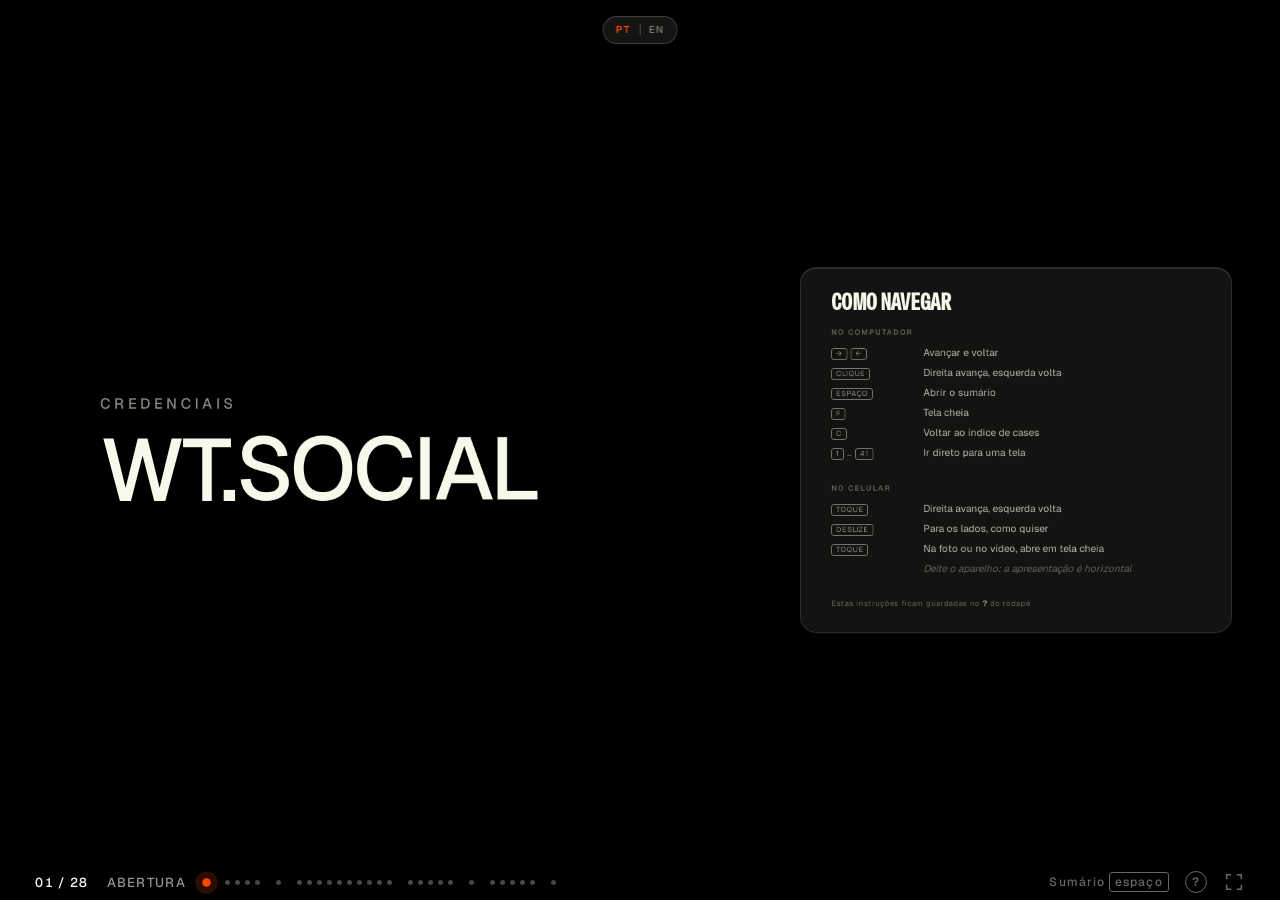
==== index.html @ c8c6529e "Ajustes de revisão: índice, Famosa, Núcleo e Odontoprev - Índice: logo da Agrícola Famosa todo em br" ====
<!DOCTYPE html>
<html lang="pt-BR">
<head>
<meta charset="utf-8">
<meta name="viewport" content="width=device-width,initial-scale=1">
<title>WT.AG — Credenciais 2026</title>
<meta name="description" content="Credenciais WT.AG 2026 — Social First Agency. Apresentação de slides.">
<link rel="stylesheet" href="css/deck.css?v=306">
</head>
<body>

<div id="viewport">
<div id="fundo" aria-hidden="true"></div>
<div id="stage">

<!-- ══════════════════════════════════════════════════════════════════════════
     ATO 1 · ABERTURA
     ══════════════════════════════════════════════════════════════════════ -->

<!-- 01 ─ Capa WT.AG · logotipo com a roleta + instruções de navegação ─────────
     A roleta é a mesma do slide "Abertura WT.AG": "WT." fixo e as palavras
     depois dele trocando com o giro. A diferença é que aqui ela roda UMA vez e
     assenta no logotipo oficial (data-wordmark-uma-vez), em vez de reiniciar em
     loop — esta é uma tela de leitura, e algo girando ao lado de um texto de
     instruções disputa a atenção com ele.

     A caixa de instruções vive AQUI, e não num arquivo à parte, porque é a
     mesma marcação que o botão "?" do rodapé clona para o painel de consulta:
     duas cópias do mesmo texto divergiriam na primeira alteração. -->
<section class="slide capa" data-ato="abertura" data-tom="escuro" data-fundo="#000000" data-titulo="Capa · WT.AG" data-wordmark-uma-vez="1">
  <div class="capa__tag" data-enter="fade" data-delay="80">Credenciais</div>
  <div class="capa__word" aria-label="WT.AG"><span class="capa__wt">WT.</span><span class="capa__var"></span></div>
  <div class="capa__logo" role="img" aria-label="WT.AG">
    <img class="lgc" style="--d:0ms"   src="assets/logo/wtag-branco-g1.svg" alt="">
    <img class="lgc" style="--d:110ms" src="assets/logo/wtag-branco-g2.svg" alt="">
    <img class="lgc" style="--d:220ms" src="assets/logo/wtag-branco-g3.svg" alt="">
  </div>

  <div class="capa__nav" data-enter="up" data-delay="620">
    <h2 class="nav__t">Como navegar</h2>
    <div class="nav__bloco">
      <div class="nav__lab">No computador</div>
      <div class="nav__linha"><span class="nav__k"><kbd>&#8594;</kbd><kbd>&#8592;</kbd></span><span class="nav__d">Avançar e voltar</span></div>
      <div class="nav__linha"><span class="nav__k"><kbd>clique</kbd></span><span class="nav__d">Direita avança, esquerda volta</span></div>
      <div class="nav__linha"><span class="nav__k"><kbd>espaço</kbd></span><span class="nav__d">Abrir o sumário</span></div>
      <div class="nav__linha"><span class="nav__k"><kbd>F</kbd></span><span class="nav__d">Tela cheia</span></div>
      <div class="nav__linha"><span class="nav__k"><kbd>C</kbd></span><span class="nav__d">Voltar ao índice de cases</span></div>
      <div class="nav__linha"><span class="nav__k"><kbd>1</kbd>&#8230;<kbd>41</kbd></span><span class="nav__d">Ir direto para uma tela</span></div>
    </div>
    <div class="nav__bloco">
      <div class="nav__lab">No celular</div>
      <div class="nav__linha"><span class="nav__k"><kbd>toque</kbd></span><span class="nav__d">Direita avança, esquerda volta</span></div>
      <div class="nav__linha"><span class="nav__k"><kbd>deslize</kbd></span><span class="nav__d">Para os lados, como quiser</span></div>
      <div class="nav__linha"><span class="nav__k"><kbd>toque</kbd></span><span class="nav__d">Na foto ou no vídeo, abre em tela cheia</span></div>
      <div class="nav__linha nav__linha--nota"><span class="nav__k"></span><span class="nav__d">Deite o aparelho: a apresentação é horizontal</span></div>
    </div>
    <p class="nav__pe">Estas instruções ficam guardadas no <strong>?</strong> do rodapé</p>
  </div>
</section>

<!-- ══════════════════════════════════════════════════════════════════════════
     ATO 1 · GRUPO WE
     Restaurado em 29.09 a partir do v1. Ele não entrou no recorte da versão
     de concorrência; numa credencial institucional o ato faz sentido, então
     voltou inteiro.
     Voltou como estava, inclusive o data-oculto de "Principais Clientes", que
     já era assim no v1: o slide existe no markup mas fica fora da navegação.
     ══════════════════════════════════════════════════════════════════════ -->

<!-- 02 ─ Capa Grupo WE -->
<section class="slide" data-ato="we" data-tom="claro" data-fundo="#FFFFFF" data-titulo="Capa · Grupo WE">
  <div class="abs l-visual" style="inset:0;overflow:hidden" data-enter="iris" data-delay="0">
    <img class="we-foto" data-lazy="assets/img/we/we-capa-fachada.jpg" data-lazy-m="assets/img/we/we-capa-fachada-m.jpg" alt="Fachada do edifício do Grupo WE" data-kb data-delay="0">
  </div>
  <div class="abs l-marcas we-capa__logo" data-enter="fade" data-delay="260">
    <img src="assets/logo/grupo-we-positivo.svg" alt="Grupo WE">
  </div>
  <div class="abs l-marcas we-capa__rule" data-enter="scaleX" data-delay="344"></div>
  <div class="abs l-marcas we-capa__card" data-enter="up" data-delay="403"><span>Credenciais&nbsp;&nbsp;|&nbsp;&nbsp;Grupo WE</span></div>
</section>

<!-- 03 ─ 100% nacional e independente -->
<section class="slide bg-preto sobre-escuro" data-ato="we" data-tom="escuro" data-fundo="#0A0A0A" data-titulo="100% nacional e independente">
  <div class="abs l-visual we-02__foto" data-enter="clip" data-delay="25" data-paralaxe="12">
    <div class="px"><img data-lazy="assets/img/we/we-02-foto.jpg" data-lazy-m="assets/img/we/we-02-foto-m.jpg" alt="Fachada em vidro refletindo nuvens"></div>
  </div>
  <div class="l-marcas we-marca" style="left:34px;top:33px;color:rgba(247,249,234,.62)" data-enter="fade" data-delay="101">Grupo WE&nbsp;·&nbsp;2026</div>
  <div class="l-marcas we-marca" style="left:34px;bottom:42px;color:rgba(247,249,234,.5)" data-enter="fade" data-delay="496">Credenciais</div>
  <div class="abs l-chamada we-02__txt blk" style="--x:1059px;--cap:276px;--fs:83px;--lh:1.18" data-stagger="70" data-delay="260">
    <p class="rl-alvo">Somos um dos</p>
    <p class="rl-alvo">maiores grupos</p>
    <p class="rl-alvo">de comunicação</p>
    <p class="rl-alvo is-forte">100% nacional</p>
    <p class="rl-alvo is-forte">e independente.</p>
  </div>
  <div class="l-marcas we-logo-sm" data-enter="fade" data-delay="496"><img data-lazy="assets/logo/grupo-we.svg" alt="Grupo WE"></div>
</section>

<!-- 04 ─ Números do Grupo -->
<section class="slide bg-preto we-03" data-ato="we" data-tom="claro" data-fundo="#FDFDFB" data-titulo="Números do Grupo">
  <img class="we-foto l-fundo" data-lazy="assets/img/we/we-forro-luz.jpg" data-lazy-m="assets/img/we/we-forro-luz-m.jpg" alt="Forro iluminado do escritório" data-kb data-delay="0">
  <div class="abs l-visual we-faixa" data-enter="clip-up" data-delay="76"></div>

  <!-- bloco 1 · +1.3 BI  (números em bold, corpo reduzido, blocos mais afastados) -->
  <div class="bloco l-apoio" style="left:72px;top:calc(618px - 0.145*90px);font-family:var(--font-sans);font-weight:300;font-size:90px;line-height:1" data-enter="fade" data-delay="294">+</div>
  <div class="bloco l-apoio" style="left:138px;top:calc(590.5px - 0.145*176px);display:flex;align-items:baseline;gap:40px" data-enter="up" data-delay="311">
    <span class="we-num" style="font-family:var(--font-sans);font-weight:700;font-size:176px;line-height:1" data-count-to="1.3" data-count-dec="1" data-count-dur="1100" data-delay="319">0,0</span>
    <span class="we-num" style="font-family:var(--font-sans);font-weight:700;font-size:176px;line-height:1">BI</span>
  </div>
  <div class="bloco l-apoio rot blk" style="--x:76px;--cap:794.5px;--fs:48.8px;--lh:0.94" data-enter="up" data-delay="428">
    em movimentação<br>de <b>mídia*</b>
  </div>
  <div class="bloco l-apoio we-nota" style="left:76px;top:894px" data-enter="fade" data-delay="554">*Fonte: Kantar Ibope</div>

  <div class="abs l-apoio we-div-v" style="left:692px;top:510.9px;height:408px" data-enter="scaleY" data-delay="370"></div>

  <!-- bloco 2 · +450 -->
  <div class="bloco l-apoio" style="left:794px;top:calc(600px - 0.145*176px)" data-enter="up" data-delay="378">
    <span class="we-num" style="font-family:var(--font-sans);font-weight:700;font-size:176px;line-height:1"
          data-count-to="450" data-count-pre="+" data-count-dur="1200" data-delay="386">+0</span>
  </div>
  <div class="bloco l-apoio rot blk" style="--x:798px;--cap:807px;--fs:48px;--lh:1.02" data-enter="up" data-delay="470">
    profissionais<br>integrados
  </div>

  <div class="abs l-apoio we-div-v" style="left:1353px;top:546px;height:408px" data-enter="scaleY" data-delay="420">
  </div>

  <!-- bloco 3 · 5 empresas / +45 clientes -->
  <div class="bloco l-apoio" style="left:1455px;top:calc(609px - 0.145*100px);display:flex;align-items:baseline;gap:24px" data-enter="up" data-delay="454">
    <span class="we-num" style="font-family:var(--font-sans);font-weight:700;font-size:100px;line-height:1" data-count-to="5" data-count-dur="800" data-delay="462">0</span>
    <span class="rot" style="font-size:52px">empresas</span>
  </div>
  <div class="abs l-apoio we-div-h" style="left:1451px;top:737.1px;width:396px" data-enter="scaleX" data-delay="504"></div>
  <div class="bloco l-apoio" style="left:1455px;top:calc(827.5px - 0.145*100px);display:flex;align-items:baseline;gap:16px" data-enter="up" data-delay="529">
    <span style="font-family:var(--font-sans);font-weight:300;font-size:62px;line-height:1;color:#2b2b2b">+</span>
    <span class="we-num" style="font-family:var(--font-sans);font-weight:700;font-size:100px;line-height:1" data-count-to="45" data-count-dur="900" data-delay="538">0</span>
    <span class="rot" style="font-size:52px">clientes</span>
  </div>

  <div class="l-marcas we-marca" style="left:72px;bottom:44px;color:rgba(0,0,0,.55)" data-enter="fade" data-delay="596">Credenciais</div>
  <div class="l-marcas we-marca" style="left:34px;top:33px;color:rgba(247,249,234,.7)" data-enter="fade" data-delay="101">Grupo WE&nbsp;·&nbsp;2026</div>
  <div class="l-marcas we-logo-sm" style="right:62px;bottom:42px" data-enter="fade" data-delay="596"><img data-lazy="assets/logo/grupo-we-positivo.svg" alt="Grupo WE"></div>
</section>

<!-- 05 ─ Principais Clientes -->
<section data-oculto class="slide bg-preto sobre-escuro" data-ato="we" data-tom="escuro" data-fundo="#050505" data-titulo="Principais Clientes">
  <img class="we-foto l-fundo" data-lazy="assets/img/we/we-lobby.jpg" data-lazy-m="assets/img/we/we-lobby-m.jpg" alt="Lobby com luminárias suspensas" data-kb data-delay="0">
  <div class="abs l-visual we-mural" data-enter="clip-up" data-delay="67"></div>
  <div class="we-04__head l-apoio" data-enter="fade" data-delay="235"><span>Principais Clientes</span></div>
  <div class="we-04__rule l-apoio" style="left:586px;width:238px" data-enter="scaleX" data-delay="269"></div>
  <div class="we-04__rule l-apoio" style="left:1094px;width:238px" data-enter="scaleX" data-delay="269"></div>

  <div class="abs l-apoio" style="left:0;top:0;width:1920px;height:1080px;--realce:1.14;--recuo:.93" data-stagger="42" data-delay="311" data-foco>
    <div data-foco-item class="we-logo-cli" style="left:122.5px;top:587.0px;width:144px;height:102px"><img data-lazy="assets/img/logos-we/byd.png" alt="BYD"></div>
    <div data-foco-item class="we-logo-cli" style="left:328.5px;top:587.5px;width:136px;height:102px"><img data-lazy="assets/img/logos-we/cacau-show.png" alt="Cacau Show"></div>
    <div data-foco-item class="we-logo-cli" style="left:527.6px;top:587.5px;width:112px;height:102px"><img data-lazy="assets/img/logos-we/ems.png" alt="EMS"></div>
    <div data-foco-item class="we-logo-cli" style="left:702.6px;top:585.0px;width:182px;height:102px"><img data-lazy="assets/img/logos-we/shopee.png" alt="Shopee"></div>
    <div data-foco-item class="we-logo-cli" style="left:947.7px;top:580.0px;width:220px;height:102px"><img data-lazy="assets/img/logos-we/cinemark.png" alt="Cinemark"></div>
    <div data-foco-item class="we-logo-cli" style="left:1240.7px;top:616.8px;width:97.7px;height:52.0px"><img data-lazy="assets/img/logos-we/keeta.png" alt="Keeta"></div>
    <div data-foco-item class="we-logo-cli" style="left:1410.5px;top:585.0px;width:142px;height:102px"><img data-lazy="assets/img/logos-we/haier.png" alt="Haier"></div>
    <div data-foco-item class="we-logo-cli" style="left:1614.5px;top:574.0px;width:182px;height:102px"><img data-lazy="assets/img/logos-we/magalu.png" alt="Magalu"></div>
    <div data-foco-item class="we-logo-cli" style="left:108.5px;top:735.1px;width:234px;height:92px"><img data-lazy="assets/img/logos-we/denza.png" alt="Denza"></div>
    <div data-foco-item class="we-logo-cli" style="left:406.3px;top:735.9px;width:136px;height:92px"><img data-lazy="assets/img/logos-we/novibet.png" alt="Novibet"></div>
    <div data-foco-item class="we-logo-cli" style="left:604.1px;top:736.1px;width:158px;height:92px"><img data-lazy="assets/img/logos-we/o-boticario.png" alt="O Boticário"></div>
    <div data-foco-item class="we-logo-cli" style="left:826.4px;top:740.6px;width:124px;height:92px"><img data-lazy="assets/img/logos-we/eudora.png" alt="Eudora"></div>
    <div data-foco-item class="we-logo-cli" style="left:1013.1px;top:734.1px;width:218px;height:92px"><img data-lazy="assets/img/logos-we/qi-tech.png" alt="QI Tech"></div>
    <div data-foco-item class="we-logo-cli" style="left:1294.4px;top:742.1px;width:136px;height:92px"><img data-lazy="assets/img/logos-we/jovi.png" alt="JOVI"></div>
    <div data-foco-item class="we-logo-cli" style="left:1492.7px;top:740.9px;width:146px;height:92px"><img data-lazy="assets/img/logos-we/grupo-petropolis.png" alt="Grupo Petrópolis"></div>
    <div data-foco-item class="we-logo-cli" style="left:1700.5px;top:739.9px;width:110px;height:92px"><img data-lazy="assets/img/logos-we/bridgestone.png" alt="Bridgestone"></div>
    <div data-foco-item class="we-logo-cli" style="left:106.2px;top:866.0px;width:174px;height:92px"><img data-lazy="assets/img/logos-we/sao-judas.png" alt="São Judas"></div>
    <div data-foco-item class="we-logo-cli" style="left:341.3px;top:867.5px;width:176px;height:92px"><img data-lazy="assets/img/logos-we/inspirali.png" alt="Inspirali"></div>
    <div data-foco-item class="we-logo-cli" style="left:575.4px;top:865.0px;width:168px;height:92px"><img data-lazy="assets/img/logos-we/smart-fit.png" alt="Smart Fit"></div>
    <div data-foco-item class="we-logo-cli" style="left:802.9px;top:867.2px;width:102px;height:92px"><img data-lazy="assets/img/logos-we/mcdonalds.png" alt="McDonald's"></div>
    <div data-foco-item class="we-logo-cli" style="left:965.0px;top:868.2px;width:158px;height:92px"><img data-lazy="assets/img/logos-we/midway.png" alt="Midway"></div>
    <div data-foco-item class="we-logo-cli" style="left:1182.6px;top:866.0px;width:76px;height:92px"><img data-lazy="assets/img/logos-we/sbt.png" alt="SBT"></div>
    <div data-foco-item class="we-logo-cli" style="left:1319.6px;top:866.0px;width:132px;height:92px"><img data-lazy="assets/img/logos-we/vbet.png" alt="vbet"></div>
    <div data-foco-item class="we-logo-cli" style="left:1513.2px;top:863.0px;width:158px;height:92px"><img data-lazy="assets/img/logos-we/brasilux.png" alt="Brasilux"></div>
    <div data-foco-item class="we-logo-cli" style="left:1734.2px;top:867.8px;width:80px;height:92px"><img data-lazy="assets/img/logos-we/calvin-klein.png" alt="Calvin Klein"></div>
  </div>

  <div class="l-marcas we-marca" style="left:34px;top:33px;color:rgba(247,249,234,.7)" data-enter="fade" data-delay="101">Grupo WE&nbsp;·&nbsp;2026</div>
  <div class="l-marcas we-marca" style="left:74px;bottom:50px;color:rgba(247,249,234,.55)" data-enter="fade" data-delay="630">Credenciais</div>
  <div class="l-marcas we-logo-sm" style="right:60px;bottom:44px;width:62px;height:26px" data-enter="fade" data-delay="630"><img data-lazy="assets/logo/grupo-we.svg" alt="Grupo WE"></div>
</section>

<!-- 06 ─ Hub de Soluções -->
<section class="slide bg-preto sobre-escuro" data-ato="we" data-tom="escuro" data-fundo="#000000" data-titulo="Hub de Soluções">
  <div class="abs l-fundo" style="inset:0;overflow:hidden">
    <img class="we-foto we-hub-art" data-lazy="assets/img/we/we-hub-radial.png" data-lazy-m="assets/img/we/we-hub-radial-m.png" alt="Diagrama radial das soluções do Grupo WE" data-enter="fade" data-delay="0">
  </div>
  <div class="abs l-visual we-05__col" data-enter="clip-up" data-delay="109"></div>
  <div class="abs l-chamada" style="left:0;top:0;width:1920px;height:1080px" data-stagger="80" data-delay="235">
    <div class="we-05__col_t t rl-alvo" data-enter="up" style="position:absolute;left:125.7px;top:calc(303px - 0.145*44.3px);font-family:var(--font-sans);font-weight:500;font-size:44.3px;line-height:1;color:#fff">Somos um hub</div>
    <div class="rl-alvo" data-enter="up" style="position:absolute;left:125.7px;top:calc(361px - 0.145*44.3px);font-family:var(--font-sans);font-weight:500;font-size:44.3px;line-height:1;color:#fff">de soluções</div>
    <div class="rl-alvo" data-enter="up" style="position:absolute;left:125.7px;top:calc(420px - 0.145*44.3px);font-family:var(--font-sans);font-weight:500;font-size:44.3px;line-height:1;color:#fff">de comunicação.</div>
  </div>
  <div class="abs l-apoio" style="left:122px;top:502px;width:310px;height:1.2px;background:rgba(255,255,255,.3);transform-origin:left" data-enter="scaleX" data-delay="344"></div>
  <div class="abs l-apoio" style="left:128px;top:calc(551px - 0.145*24px);font-family:var(--font-sans);font-weight:300;font-size:24px;line-height:1.33;color:rgba(255,255,255,.86)" data-enter="up" data-delay="378">
    Não importa o porte,<br>o desafio ou o momento<br>– temos a solução certa<br>para cada cliente.
  </div>
  <div class="abs l-apoio" style="left:128px;top:calc(713px - 0.145*22px);font-family:var(--font-sans);font-weight:300;font-size:22px;line-height:1.36;color:rgba(255,255,255,.86)" data-enter="up" data-delay="428">
    Para cada tamanho, um modelo.<br>Para cada desafio, uma resposta.
  </div>
  <div class="l-marcas we-marca" style="left:34px;top:33px;color:rgba(247,249,234,.7)" data-enter="fade" data-delay="101">Grupo WE&nbsp;·&nbsp;2026</div>
  <div class="l-marcas we-marca" style="left:34px;bottom:42px;color:rgba(247,249,234,.55)" data-enter="fade" data-delay="496">Credenciais</div>
  <div class="l-marcas we-logo-sm" style="right:60px;bottom:42px" data-enter="fade" data-delay="496"><img data-lazy="assets/logo/grupo-we.svg" alt="Grupo WE"></div>
</section>


<!-- 07 ─ Abertura WT.AG · wordmark em loop (roleta → logotipo → loop) -->
<section class="slide s06" data-ato="trans" data-tom="escuro" data-titulo="Abertura WT.AG" data-wordmark-loop="1">
  <div class="s06__word" aria-label="WT.AG"><span class="s06__wt">WT.</span><span class="s06__var"></span></div>
  <!-- Logotipo oficial em vetor, em três faixas que sobem em cascata.
       Cada faixa é um SVG SEPARADO com o MESMO viewBox do logotipo completo,
       contendo só os seus glifos (WT. / A / G). Assim não existe nenhum corte
       vertical: antes, as faixas eram recortes com clip-path de uma única
       imagem e o corte caía dentro da tinta (a barra do T avança até x=319,23 e
       o pé do A começa em x=317,02), o que produzia o vazamento e o "pulo" nas
       laterais das letras. Sem recorte, não há emenda nem antialiasing na borda. -->
  <div class="s06__logo" role="img" aria-label="WT.AG">
    <img class="lgc" style="--d:0ms"   src="assets/logo/wtag-branco-g1.svg" alt="">
    <img class="lgc" style="--d:110ms" src="assets/logo/wtag-branco-g2.svg" alt="">
    <img class="lgc" style="--d:220ms" src="assets/logo/wtag-branco-g3.svg" alt="">
  </div>
  <div class="s06__desc" data-enter="fade" data-delay="50">Transformamos marcas<br>em protagonistas<br>da cultura digital</div>
</section>

<!-- 08 ─ Social First Agency · a lente e o escopo na mesma tela -->
<!-- Fusão das duas telas que existiam aqui: a "Social First Agency" e a
     "Lente × Escopo". Diziam a mesma coisa em sequência, e o direcional do Lucas
     era justamente contextualizar o Social First — não repeti-lo. A frase
     principal passa a ser a distinção, no laranja chapado e no molde
     tipográfico da tela antiga; o texto de apoio é o da tela de tese.

     As duas linhas medem os mesmos 1824px de avanço (x=48 a x=1872), que é a
     âncora da composição original. O corpo sai da métrica: "SOCIAL É A LENTE"
     ocupa 5,637× o corpo → 323,6px; "O ESCOPO É 360" ocupa 5,247× → 347,6px.
     O --x corrige o left side bearing (--x = 48 − LSB·fs): o left do CSS é a
     origem do glifo e o que se alinha é a tinta.

     A entrelinha de 338px não é escolha: o acento do "É" sobe 0,217·fs acima da
     maiúscula (0,927 contra 0,710 na fonte), 75,4px neste corpo. Com a segunda
     linha em --cap 458 o acento nasce em 382,6 e a linha de base da primeira
     está em 349,8 — 33px de folga. Nos 28px de entrelinha da tela antiga, que
     não tinha acento nenhum, ele entraria dentro do "LENTE".
     Em inglês não há acento e as palavras são mais largas, então o bloco é mais
     baixo: as duas linhas vêm centradas no MESMO eixo (y=412,4) do bloco em
     português, e não presas ao mesmo topo. Daí os --cap 183,3 e 417,5. -->
<section class="slide bg-laranja sobre-laranja" data-ato="wtag" data-tom="laranja" data-titulo="Social First Agency">
  <div class="escada display escada--forte l-chamada" data-stagger="90" data-delay="134">
    <span class="ln" style="--x:48px;--cap:44px;--fs:423px;color:var(--preto-wt)">SOCIAL FIRST</span>
    <span class="ln" style="--x:401px;--cap:372px;--fs:423px;color:var(--preto-wt)">AGENCY</span>
  </div>


  <div class="abs l-apoio blk" style="--x:48px;--cap:748px;--fs:26px;--lh:1.42;width:1100px;text-wrap:balance;font-family:var(--font-sans);font-weight:300;color:var(--preto-wt)"
       data-enter="up" data-delay="350">Social não é canal. É a camada estrutural onde marcas constroem relevância, influenciam cultura e geram crescimento.</div>
  <div class="abs l-apoio blk" style="--x:1226px;--cap:748px;--fs:26px;--lh:1.42;width:646px;text-wrap:balance;font-family:var(--font-sans);font-weight:500;color:var(--preto-wt)"
       data-enter="up" data-delay="400">Social como ponto de partida.<br>Resultado como consequência.</div>

  <div class="marca marca--bl marca--sm l-marcas" data-enter="fade" data-delay="50">Credenciais</div>
  <!-- no molde desta tela o "2026" está centrado no rodapé, não junto do logo -->
  <div class="marca l-marcas marca--sm" style="left:50%;transform:translateX(-50%);bottom:35.8px" data-enter="fade" data-delay="50">2026</div>
  <div class="marca-logo l-marcas" data-enter="fade" data-delay="76"><img src="assets/logo/wtag-preto.svg" alt="WT.AG"></div>
</section>

<!-- 09 ─ Showreel WT.AG -->
<section class="slide s14" data-ato="wtag" data-tom="escuro" data-titulo="Showreel WT.AG">
  <div class="abs" style="inset:0" data-enter="fade" data-delay="0">
    <video class="s14__video" data-src="assets/video/showreel-wtag2.mp4" poster="assets/img/poster-showreel2.jpg"
           preload="none" playsinline></video>
    <button class="play-btn" type="button" aria-label="Reproduzir showreel"></button>
  </div>
  <div class="s14__legenda" data-enter="fade" data-delay="210">Showreel WT.AG · 2026 &nbsp;·&nbsp; clique para reproduzir &nbsp;·&nbsp; F para tela cheia</div>
</section>

<!-- 10 ─ O Consumidor Mudou -->
<section class="slide bg-preto sobre-escuro" data-ato="wtag" data-tom="escuro" data-titulo="O Consumidor Mudou">
  <div class="marca marca--tl l-marcas" data-enter="fade" data-delay="0">Credenciais</div>
  <div class="marca marca--tr l-marcas" data-enter="fade" data-delay="0">2026</div>

  <div class="abs l-visual s08__foto" data-enter="clip" data-delay="92" data-paralaxe="14">
    <div class="px"><img data-lazy="assets/img/s08-galeria.jpg" data-lazy-m="assets/img/s08-galeria-m.jpg" alt="Pessoa em movimento numa galeria de arte" data-kb data-delay="92"></div>
  </div>
  <div class="abs l-kicker s08__kicker blk" style="--x:187.4px;--cap:138.5px;--fs:55px;--lh:1.218" data-enter="kicker" data-delay="378">PORQUE<br>EXISTIMOS?</div>

  <div class="escada sans l-chamada" data-stagger="70" data-delay="454">
    <span class="ln" data-en-txt="THE CON" data-en-x="928.7px" data-en-fs="151.0px" style="--x:928.7px;--cap:488px;--fs:151px">O CON</span>
    <span class="ln" data-en-txt="SUMER" data-en-x="1045.2px" data-en-fs="151.0px" style="--x:1045.2px;--cap:608.5px;--fs:151px">SUMIDOR</span>
    <span class="ln" data-en-txt="CHANGED" data-en-x="929.0px" data-en-fs="151.0px" style="--x:929px;--cap:734px;--fs:151px">MUDOU</span>
  </div>

  <div class="abs l-apoio" style="left:0;top:0;width:1920px;height:1080px" data-stagger="90" data-delay="655">
    <div class="rodape-rot" data-enter="up" style="left:191.9px">Velocidade</div>
    <div class="rodape-div" data-enter="scaleY" style="left:573.8px"></div>
    <div class="rodape-rot" data-enter="up" style="left:796px">Influência Social</div>
    <div class="rodape-div" data-enter="scaleY" style="left:1328.5px"></div>
    <div class="rodape-rot" data-enter="up" style="left:1498px">Cultura Digital</div>
  </div>
  <div class="marca-logo l-marcas" data-enter="fade" data-delay="756"><img src="assets/logo/wtag-branco.svg" alt="WT.AG"></div>
</section>

<!-- 11 ─ As Marcas Precisam Ser -->
<section class="slide bg-preto sobre-escuro" data-ato="wtag" data-tom="escuro" data-titulo="As Marcas Precisam Ser">
  <div class="marca marca--tl l-marcas" data-enter="fade" data-delay="0">Credenciais</div>
  <div class="marca marca--tr l-marcas" data-enter="fade" data-delay="0">2026</div>

  <div class="degrade l-visual s09__grad" data-enter="clip-up" data-delay="84">
    <img class="degrade__base" data-lazy="assets/img/s09-degrade-organico.jpg" data-lazy-m="assets/img/s09-degrade-organico-m.jpg" alt="">
    <div class="degrade__blob"></div>
    <div class="degrade__blob degrade__blob--b"></div>
  </div>

  <div class="escada sans l-chamada" data-stagger="72" data-delay="344">
    <span class="ln" data-en-txt="BRANDS" data-en-x="153.9px" data-en-fs="178.0px" style="--x:153.9px;--cap:297px;--fs:178px">AS</span>
    <span class="ln" data-en-txt="NEED" data-en-x="154.0px" data-en-fs="178.0px" style="--x:154px;--cap:443px;--fs:178px">MARCAS</span>
    <span class="ln" data-en-txt="TO" data-en-x="154.0px" data-en-fs="178.0px" style="--x:154px;--cap:588.5px;--fs:178px">PRECISAM</span>
    <span class="ln" data-en-txt="BE" data-en-x="385.0px" data-en-fs="178.0px" style="--x:760.7px;--cap:734px;--fs:178px">SER</span>
  </div>

  <div class="abs l-apoio s09__lista" style="left:0;top:0;width:1920px;height:1080px" data-stagger="90" data-delay="596">
    <div class="blk" data-enter="up" style="--x:1435.1px;--cap:769.5px;--fs:42px;--lh:1">Relevantes</div>
    <div class="s09__rule" data-enter="scaleX" style="top:815.1px"></div>
    <div class="blk" data-enter="up" style="--x:1435.1px;--cap:829.5px;--fs:42px;--lh:1">Ágeis</div>
    <div class="s09__rule" data-enter="scaleX" style="top:875.4px"></div>
    <div class="blk" data-enter="up" style="--x:1435.1px;--cap:888.5px;--fs:42px;--lh:1">Conectadas</div>
  </div>
  <div class="marca-logo l-marcas" data-enter="fade" data-delay="714"><img src="assets/logo/wtag-branco.svg" alt="WT.AG"></div>
</section>

<!-- 12 ─ Unir Criatividade, Dados e Influência -->
<section class="slide bg-laranja sobre-laranja" data-ato="wtag" data-tom="laranja" data-titulo="Unir Criatividade, Dados e Influência">
  <div class="marca marca--tl l-marcas" data-enter="fade" data-delay="0">Credenciais</div>
  <div class="marca marca--tr l-marcas" data-enter="fade" data-delay="0">2026</div>
  <div class="abs l-kicker s10__kicker blk blk--nowrap" style="--x:186px;--cap:148.5px;--fs:30px;--lh:1" data-enter="kicker" data-delay="109">Nosso papel:</div>

  <!-- Ao remover a foto (A3) ficou à vista o mesmo defeito do slide 07: em 308px a
       linha "INFLUÊNCIA" descia até y=1057, por cima do rodapé (que começa em
       1011). Agora 274px ocupando 72→987.
       As entrelinhas não são iguais de propósito: o circunflexo do "Ê" sobe
       0,179em acima da altura de maiúscula (medido na fonte, não estimado), então
       a entrelinha antes de INFLUÊNCIA é 0,24em (65,8px) e as outras 0,13em
       (35,6px) — sobram 17px entre o acento e o "DADOS E". Era esse o motivo do
       69px solto que existia no original.
       escada--forte para casar o peso com o slide 07. -->
  <div class="escada display escada--forte l-chamada" data-stagger="80" data-delay="176">
    <span class="ln" data-en-txt="UNITING" data-en-x="372.0px" data-en-fs="274.0px" style="--x:423.9px;--cap:72px;--fs:274px;color:var(--preto-wt)">UNIR</span>
    <span class="ln" data-en-txt="CREATIVITY," data-en-x="292.2px" data-en-fs="274.0px" style="--x:206.8px;--cap:302.1px;--fs:274px;color:var(--preto-wt)">CRIATIVIDADE</span>
    <span class="ln" data-en-txt="DATA AND" data-en-x="141.9px" data-en-fs="274.0px" style="--x:185.6px;--cap:532.2px;--fs:274px;color:var(--preto-wt)">DADOS E</span>
    <span class="ln" data-en-txt="INFLUENCE" data-en-x="356.7px" data-en-fs="274.0px" style="--x:321.1px;--cap:792.5px;--fs:274px;color:var(--preto-wt)">INFLUÊNCIA</span>
  </div>

  <!-- A3 · foto removida (ajuste V2 — PDF p2): o slide fica só tipografia sobre laranja -->
  <div class="marca l-marcas marca--sm" style="left:35.4px;bottom:35.8px" data-enter="fade" data-delay="0">Credenciais</div>
  <div class="marca-logo l-marcas" data-enter="fade" data-delay="521"><img src="assets/logo/wtag-preto.svg" alt="WT.AG"></div>
</section>

<!-- Layout 11-B · 100% centralizado.
     Histórico: a marcação 15 ("deixe 100% centralizado") foi feita sobre a
     variante 11-B no arquivo de revisão. O "parece bagunçado" que vinha depois
     era sobre a MISTURA que eu havia posto no deck — lettering centralizado com
     o apoio jogado em x920, assimétrico — e não sobre o 11-B.
     Esta versão não tem foto: a 11-B que foi aprovada era lettering centrado +
     apoio centrado abaixo. Se a foto tiver de voltar, o vão livre é 838→876.
     As alternativas C, D, E e F seguem no index_review.html. -->
<section class="slide bg-creme sobre-claro" data-ato="wtag" data-tom="claro" data-titulo="Metodologia Social Branding">
  <div class="marca marca--tl l-marcas" data-enter="fade" data-delay="0">Credenciais</div>
  <div class="marca marca--tr l-marcas" data-enter="fade" data-delay="0">2026</div>

  <!-- A19 · escolhido na revisão de 12/08 (marcações 16 e 21): a variante 11-D
       passa a ser o slide oficial.

       A causa da bagunça é o número de linhas: quatro linhas de larguras muito
       diferentes criam um rag irregular. Aqui a frase quebra em DUAS, e o corpo
       (205,2px) é o que faz a linha longa medir exatamente 1776 — de margem a
       margem, 72 de cada lado. O corpo saiu da métrica, não do olho: a fonte
       mede 8,653px de largura por px de corpo nessa frase, então 1776/8,653.
       Em 207 (como estava na variante) a linha media 1791 e furava a margem
       direita em 12px.
       Com o bloco de texto resolvido em cima, a foto ganha uma faixa larga própria
       embaixo, atravessando o slide, sem disputar lugar com letra nenhuma. -->
  <div class="escada display escada--forte l-chamada" data-stagger="90" data-delay="101">
    <span class="ln" data-en-txt="WITH OUR SOCIAL BRANDING" data-en-x="72.0px" data-en-fs="193.0px" style="--x:72px;--cap:150px;--fs:205.2px;color:var(--preto-wt)">COM NOSSA METODOLOGIA</span>
    <span class="ln" data-en-txt="METHODOLOGY" data-en-x="72.0px" data-en-fs="193.0px" data-en-cap="319.3px" style="--x:72px;--cap:330px;--fs:205.2px;color:var(--preto-wt)">SOCIAL BRANDING</span>
  </div>

  <!-- faixa de foto: 72→1848 · y 540→860 -->
  <div class="abs s11__foto" data-enter="pop" data-delay="370" data-paralaxe="12"
       style="left:72px;top:540px;width:1776px;height:320px">
      <div class="px"><img data-lazy="assets/img/s11-brainstorm.jpg" data-lazy-m="assets/img/s11-brainstorm-m.jpg" alt="Sessão de brainstorm com post-its" data-kb data-delay="370"></div>
  </div>

  <div class="abs l-apoio blk" style="--x:72px;--cap:920px;--fs:19.3px;--lh:1.42;width:1100px;
       font-family:var(--font-sans);font-weight:400;letter-spacing:.02em;
       text-transform:uppercase;color:var(--preto-wt);text-wrap:balance"
       data-enter="up" data-delay="470">Conectamos marcas, pessoas e cultura através de um <i>framework</i> em 8 etapas que gera resultados consistentes numa comunicação 360° que inicia pelas redes sociais.</div>
  <div class="marca-logo l-marcas" data-enter="fade" data-delay="546"><img src="assets/logo/wtag-preto.svg" alt="WT.AG"></div>
</section>

<!-- 14 ─ Framework em 8 Etapas -->
<section class="slide bg-creme sobre-claro" data-ato="wtag" data-tom="claro" data-titulo="Framework em 8 Etapas">
  <div class="marca marca--tl l-marcas" data-enter="fade" data-delay="0">Credenciais</div>
  <div class="marca marca--tr l-marcas" data-enter="fade" data-delay="0">2026</div>

  <div class="abs l-apoio" style="left:0;top:0;width:1920px;height:1080px" data-stagger="66" data-delay="92" data-foco>
    <div data-foco-item class="fw-card fw-card--preto fw-card--base" data-enter="pop" style="left:42.4px;top:101.4px">
      <div class="fw-card__win"><img data-lazy="assets/img/framework/etapa-01.jpg" data-lazy-m="assets/img/framework/etapa-01-m.jpg" alt=""></div>
      <div class="fw-card__body"><span class="fw-card__n">01</span><span class="fw-card__lb">Definição de<br>objetivos<br>estratégicos</span></div>
    </div>
    <div data-foco-item class="fw-card fw-card--laranja" data-enter="pop" style="left:510px;top:101.4px">
      <div class="fw-card__win"><img data-lazy="assets/img/framework/etapa-02.jpg" data-lazy-m="assets/img/framework/etapa-02-m.jpg" alt=""></div>
      <div class="fw-card__body"><span class="fw-card__n">02</span><span class="fw-card__lb">Seleção de<br>players<br>analisados</span></div>
    </div>
    <div data-foco-item class="fw-card fw-card--preto fw-card--base" data-enter="pop" style="left:977.6px;top:101.4px">
      <div class="fw-card__win"><img data-lazy="assets/img/framework/etapa-03.jpg" data-lazy-m="assets/img/framework/etapa-03-m.jpg" alt=""></div>
      <div class="fw-card__body"><span class="fw-card__n">03</span><span class="fw-card__lb">Definição de<br>redes a serem<br>analisadas</span></div>
    </div>
    <div data-foco-item class="fw-card fw-card--sage" data-enter="pop" style="left:1445.2px;top:101.4px">
      <div class="fw-card__win"><img data-lazy="assets/img/framework/etapa-04.jpg" data-lazy-m="assets/img/framework/etapa-04-m.jpg" alt=""></div>
      <div class="fw-card__body"><span class="fw-card__n">04</span><span class="fw-card__lb">Coleta de<br>dados em redes<br>sociais</span></div>
    </div>
    <div data-foco-item class="fw-card fw-card--laranja" data-enter="pop" style="left:37.8px;top:550px">
      <div class="fw-card__win"><img data-lazy="assets/img/framework/etapa-05.jpg" alt=""></div>
      <div class="fw-card__body"><span class="fw-card__n">05</span><span class="fw-card__lb">Análise<br>via IA</span></div>
    </div>
    <div data-foco-item class="fw-card fw-card--sage fw-card--base" data-enter="pop" style="left:510px;top:550px">
      <div class="fw-card__win"><img data-lazy="assets/img/framework/etapa-06.jpg" data-lazy-m="assets/img/framework/etapa-06-m.jpg" alt=""></div>
      <div class="fw-card__body"><span class="fw-card__n">06</span><span class="fw-card__lb">Modelagem via<br>I.A de territórios<br>e outros<br>formatos de<br>análise</span></div>
    </div>
    <div data-foco-item class="fw-card fw-card--preto" data-enter="pop" style="left:982.2px;top:550px">
      <div class="fw-card__win"><img data-lazy="assets/img/framework/etapa-07.jpg" data-lazy-m="assets/img/framework/etapa-07-m.jpg" alt=""></div>
      <div class="fw-card__body"><span class="fw-card__n">07</span><span class="fw-card__lb">Criação via I.A<br>de personas<br>(cenário atual).</span></div>
    </div>
    <div data-foco-item class="fw-card fw-card--laranja" data-enter="pop" style="left:1445.2px;top:550px">
      <div class="fw-card__win"><img data-lazy="assets/img/framework/etapa-08.jpg" data-lazy-m="assets/img/framework/etapa-08-m.jpg" alt=""></div>
      <div class="fw-card__body"><span class="fw-card__n">08</span><span class="fw-card__lb">Ajustes,<br>calibragens e<br>recomendações</span></div>
    </div>
  </div>
  <div class="marca-logo l-marcas" data-enter="fade" data-delay="378"><img src="assets/logo/wtag-preto.svg" alt="WT.AG"></div>
</section>

<!-- 15 ─ Persona e Matriz de Canais -->
<section class="slide bg-creme sobre-claro p13" data-ato="wtag" data-tom="claro" data-titulo="Persona e Matriz de Canais">
  <div class="marca marca--tl l-marcas" data-enter="fade" data-delay="0">Credenciais</div>
  <div class="marca marca--tr l-marcas" data-enter="fade" data-delay="0">2026</div>

  <!-- metade superior -->
  <div class="abs l-apoio" style="left:0;top:0;width:1920px;height:1080px" data-stagger="110" data-delay="84">
    <div data-enter="up" style="position:absolute;left:0;top:0;width:1920px;height:1080px">
      <div class="barra" style="left:37.8px;top:60.6px;width:740.1px;height:55.4px">Propósitos</div>
      <div class="pilula" style="left:37.8px;top:133px;width:234.6px;height:82.8px">Melhorar a Vida<br>das Pessoas</div>
      <div class="pilula" style="left:290.5px;top:133px;width:234.6px;height:82.8px">Criar Experiências<br>Inesquecíveis</div>
      <div class="pilula" style="left:543.2px;top:133px;width:234.6px;height:82.8px">Gerar Desejo e<br>Pertencimento</div>
      <div class="barra" style="left:37.8px;top:229.4px;width:740.1px;height:55.4px">Personalidade</div>
      <div class="pilula" style="left:37.8px;top:302.2px;width:234.6px;height:50.1px">Encantador</div>
      <div class="pilula" style="left:290.5px;top:302.2px;width:234.6px;height:50.1px">Inteligente</div>
      <div class="pilula" style="left:543.2px;top:302.2px;width:234.6px;height:50.1px">Inovador</div>
      <div class="barra" style="left:37.9px;top:366.4px;width:740.1px;height:55.4px">Tom</div>
      <div class="pilula" style="left:37.9px;top:437.8px;width:234.6px;height:50.1px">Casual</div>
      <div class="pilula" style="left:290.6px;top:437.8px;width:234.6px;height:50.1px">Cool</div>
      <div class="pilula" style="left:543.2px;top:439.2px;width:234.6px;height:50.1px">Sensível</div>
      <div class="barra" style="left:37.8px;top:506.8px;width:740.1px;height:55.4px">Emojis essenciais</div>
      <div class="painel" style="left:37.8px;top:573.5px;width:740.1px;height:112.4px">
        <div class="emojis" style="left:0;top:0;height:112.4px">🛍️ ✨ 👗 👜 🍀 😍 🥂 🍝 📸 🎶 📲 🗓️ 🎁 💚 ⚡ 📍 🔗</div>
      </div>
    </div>
    <div data-enter="up" style="position:absolute;left:0;top:0;width:1920px;height:1080px">
      <div class="barra" style="left:785.2px;top:60.6px;width:593.1px;height:55.4px">Territórios Instagram</div>
      <div class="painel" style="left:785.2px;top:129.1px;width:593.1px;height:556.8px">
        <img data-lazy="assets/img/s13-radar.png" data-lazy-m="assets/img/s13-radar-m.png" alt="Gráfico radar de territórios no Instagram" style="object-fit:contain;padding:18px">
      </div>
    </div>
    <div data-enter="up" style="position:absolute;left:0;top:0;width:1920px;height:1080px">
      <div class="barra" style="left:1392.6px;top:60.6px;width:489.5px;height:55.4px">Persona</div>
      <div class="painel" style="left:1392.7px;top:126.7px;width:489.5px;height:556.8px">
        <img data-lazy="assets/img/s13-persona-beatriz.jpg" data-lazy-m="assets/img/s13-persona-beatriz-m.jpg" alt="Beatriz, 32 anos, persona da marca">
      </div>
      <div class="legenda" style="left:1406.9px;top:564.5px;width:270px;height:103.4px">Beatriz, 32,<br>comunicação / criativa /<br>multitarefas</div>
    </div>
  </div>

  <!-- matriz de canais -->
  <div class="abs l-apoio" style="left:0;top:0;width:1920px;height:1080px" data-stagger="150" data-delay="294">
    <!-- cabeçalho -->
    <div data-enter="up" style="position:absolute;left:0;top:0;width:1920px;height:1080px">
      <div class="barra" style="left:37.8px;top:705.9px;width:95.2px;height:76.4px">Canal</div>
      <div class="barra" style="left:144.3px;top:705.9px;width:98.7px;height:76.4px">Prior.</div>
      <div class="barra" style="left:255.1px;top:705.9px;width:252.8px;height:76.4px">Objetivo / Papel</div>
      <div class="barra" style="left:520px;top:705.7px;width:109.7px;height:76.4px">Público</div>
      <div class="barra" style="left:642.6px;top:705.7px;width:973.9px;height:76.4px">Territórios</div>
      <div class="barra" style="left:1629.4px;top:706.7px;width:252.8px;height:76.4px">KPI prioritário</div>
    </div>
    <!-- linha Instagram -->
    <div data-enter="up" style="position:absolute;left:0;top:0;width:1920px;height:1080px">
      <div class="cel cel--icon" style="left:37.8px;top:802.3px;width:95.2px;height:103.4px"><img data-lazy="assets/img/s13-icon-instagram.png" alt="Instagram"></div>
      <div class="cel" style="left:144.3px;top:802.3px;width:98.7px;height:103.4px">Alta</div>
      <div class="cel" style="left:255.1px;top:802.3px;width:252.8px;height:103.4px">Engajamento e Inspiração<br>o lifestyle ganha forma em<br>imagens, experiências e<br>histórias</div>
      <div class="cel" style="left:520px;top:802.3px;width:109.7px;height:103.4px">25-34</div>
      <div class="terr" style="left:642.2px;top:801.9px;width:184.7px;height:103.4px"><span>Moda &amp; Estilo de Vida</span><b data-count-to="35" data-count-pos="%" data-count-dur="600" data-delay="462">0%</b></div>
      <div class="terr" style="left:838.5px;top:800px;width:184.7px;height:103.4px"><span>Gastronomia Gourmet</span><b data-count-to="25" data-count-pos="%" data-count-dur="600" data-delay="487">0%</b></div>
      <div class="terr" style="left:1039.5px;top:801.9px;width:184.7px;height:103.4px"><span>Entretenimento &amp; Cultura</span><b data-count-to="15" data-count-pos="%" data-count-dur="600" data-delay="512">0%</b></div>
      <div class="terr" style="left:1238.7px;top:801.9px;width:184.7px;height:103.4px"><span>Facilidades &amp; Serviços</span><b data-count-to="15" data-count-pos="%" data-count-dur="600" data-delay="538">0%</b></div>
      <div class="terr" style="left:1431.4px;top:801.9px;width:184.7px;height:103.4px"><span>Institucional &amp; Propósito</span><b data-count-to="10" data-count-pos="%" data-count-dur="600" data-delay="563">0%</b></div>
      <div class="kpi kpi--on" style="left:1629.4px;top:800px;width:252.8px;height:31.9px">Engajamento</div>
      <div class="kpi" style="left:1629.4px;top:835.8px;width:252.8px;height:31.9px">Interação</div>
      <div class="kpi" style="left:1629.4px;top:871.5px;width:252.8px;height:31.9px">Compartilhamento</div>
    </div>
    <!-- linha TikTok -->
    <div data-enter="up" style="position:absolute;left:0;top:0;width:1920px;height:1080px">
      <div class="cel cel--icon" style="left:37.8px;top:914.7px;width:95.2px;height:103.4px"><img data-lazy="assets/img/s13-icon-tiktok.png" alt="TikTok"></div>
      <div class="cel" style="left:144.3px;top:914.7px;width:98.7px;height:103.4px">Alta</div>
      <div class="cel" style="left:255.1px;top:914.7px;width:252.8px;height:103.4px">Awareness<br>para aproximação com<br>públicos mais jovens</div>
      <div class="cel" style="left:520px;top:914.7px;width:109.7px;height:103.4px">16-24</div>
      <div class="terr" style="left:642.6px;top:915.9px;width:184.7px;height:103.4px"><span>Moda &amp; Estilo de Vida</span><b data-count-to="30" data-count-pos="%" data-count-dur="600" data-delay="588">0%</b></div>
      <div class="terr" style="left:838.9px;top:914.1px;width:184.7px;height:103.4px"><span>Gastronomia Gourmet</span><b data-count-to="30" data-count-pos="%" data-count-dur="600" data-delay="605">0%</b></div>
      <div class="terr" style="left:1039.9px;top:915.9px;width:184.7px;height:103.4px"><span>Entretenimento &amp; Cultura</span><b data-count-to="25" data-count-pos="%" data-count-dur="600" data-delay="622">0%</b></div>
      <div class="terr" style="left:1239.2px;top:915.9px;width:184.7px;height:103.4px"><span>Facilidades &amp; Serviços</span><b data-count-to="10" data-count-pos="%" data-count-dur="600" data-delay="638">0%</b></div>
      <div class="terr" style="left:1431.8px;top:915.9px;width:184.7px;height:103.4px"><span>Institucional &amp; Propósito</span><b data-count-to="5" data-count-pos="%" data-count-dur="600" data-delay="655">0%</b></div>
      <div class="kpi kpi--on" style="left:1629.4px;top:915.9px;width:252.8px;height:31.9px">Retenção</div>
      <div class="kpi" style="left:1629.4px;top:951.7px;width:252.8px;height:31.9px">Alcance</div>
      <div class="kpi" style="left:1629.4px;top:987.4px;width:252.8px;height:31.9px">Viralização</div>
    </div>
  </div>
</section>

<!-- 16 ─ O Que Fazemos · a mandala -->
<!-- Refaz a mandala no molde da referência do grupo: disco no centro, setores em
     coroa, serviços em duas faixas radiais e o nome de cada grupo do lado de
     fora, ligado por um filete. No meio, o logotipo da WT.AG.

     O AGRUPAMENTO é o assunto da tela, e não a lista. Os 25 serviços foram
     lidos por afinidade de mercado e caíram em cinco frentes; o ângulo de cada
     setor é proporcional ao número de serviços dele (360° ÷ 25 = 14,4° por
     serviço), então o desenho já conta onde a agência tem mais repertório.
     Nenhum tom inventado: os setores usam o mesmo creme da paleta, variando só
     a opacidade numa rampa de .05 a .15 — é o que separa um setor do vizinho
     sem introduzir cinza nenhum.

     Os serviços alternam entre duas faixas (r=252 e r=352) porque na mesma
     faixa os rótulos se encostariam: no maior setor, sete itens em 100,8°
     deixariam 14,4° entre vizinhos, e alternando a distância dobra.

     Os rótulos dos grupos ficam em r=382, e não colados no anel: com 356 eles
     encostavam na coroa (só 26px de folga). Em 382 são 52px, e o limite é o
     lado leste — 1250+382 mais 200px de rótulo dá 1832, a 16px da margem.

     A mandala mora à DIREITA, com a coluna de texto à esquerda nas mesmas
     coordenadas do antigo hub. O raio externo caiu de 430 para 330 e o centro
     foi para x=1250 justamente por causa dessa coluna: com o desenho centrado
     no palco, os rótulos do lado oeste entravam por cima do texto.

     O HOVER aqui só aumenta a bolinha — a ficha de descrição saiu a pedido. O
     item cresce pelo PONTO, e não por scale no bloco, porque o rótulo ao lado
     tem de continuar legível no mesmo corpo. -->
<section class="slide bg-preto sobre-escuro" data-ato="wtag" data-tom="escuro" data-fundo="#000000" data-titulo="O Que Fazemos">
  <div class="marca marca--tl l-marcas" data-enter="fade" data-delay="0">Credenciais</div>
  <div class="marca marca--tr l-marcas" data-enter="fade" data-delay="0">2026</div>

  <div class="abs l-fundo" data-enter="fade" data-delay="0" style="left:0;top:0;width:1920px;height:1080px">
    <svg width="1920" height="1080" viewBox="0 0 1920 1080" aria-hidden="true" focusable="false">
      <g>
    <path d="M1255.7,410.1 L1264.4,210.3 A330.0,330.0 0 0,1 1481.1,304.5 L1341.0,447.2 A130.0,130.0 0 0,0 1255.7,410.1 Z" fill="#F7F9EA" fill-opacity="0.05"/>
    <path d="M1348.8,455.5 L1500.8,325.5 A330.0,330.0 0 0,1 1565.5,636.8 L1374.3,578.1 A130.0,130.0 0 0,0 1348.8,455.5 Z" fill="#F7F9EA" fill-opacity="0.075"/>
    <path d="M1370.5,588.8 L1555.8,664.0 A330.0,330.0 0 0,1 1131.9,848.1 L1203.5,661.4 A130.0,130.0 0 0,0 1370.5,588.8 Z" fill="#F7F9EA" fill-opacity="0.1"/>
    <path d="M1193.1,656.9 L1105.5,836.7 A330.0,330.0 0 0,1 924.3,487.0 L1121.7,519.1 A130.0,130.0 0 0,0 1193.1,656.9 Z" fill="#F7F9EA" fill-opacity="0.125"/>
    <path d="M1124.0,508.0 L930.1,458.8 A330.0,330.0 0 0,1 1235.6,210.3 L1244.3,410.1 A130.0,130.0 0 0,0 1124.0,508.0 Z" fill="#F7F9EA" fill-opacity="0.15"/>
      </g>
      <g fill="none" stroke="#F7F9EA" stroke-opacity=".16" stroke-width="1">
        <circle cx="1250" cy="540" r="330"/>
        <circle cx="1250" cy="540" r="130"/>
      </g>
      <g stroke="#F7F9EA" stroke-opacity=".28" stroke-width="1">
    <line x1="1383.9" y1="231.8" x2="1399.0" y2="197.0"/>
    <line x1="1579.0" y1="471.6" x2="1616.2" y2="463.9"/>
    <line x1="1383.9" y1="848.2" x2="1399.0" y2="883.0"/>
    <line x1="951.7" y1="694.6" x2="917.9" y2="712.1"/>
    <line x1="1038.0" y1="279.4" x2="1014.0" y2="249.9"/>
      </g>
      <g>
    <circle cx="1264.9" cy="354.6" r="1.6" fill="#F7F9EA" fill-opacity=".35"/>
    <circle cx="1371.9" cy="259.3" r="1.6" fill="#F7F9EA" fill-opacity=".35"/>
    <circle cx="1375.3" cy="402.6" r="1.6" fill="#F7F9EA" fill-opacity=".35"/>
    <circle cx="1492.2" cy="353.0" r="1.6" fill="#F7F9EA" fill-opacity=".35"/>
    <circle cx="1424.4" cy="475.2" r="1.6" fill="#F7F9EA" fill-opacity=".35"/>
    <circle cx="1555.6" cy="523.5" r="1.6" fill="#F7F9EA" fill-opacity=".35"/>
    <circle cx="1430.3" cy="585.6" r="1.6" fill="#F7F9EA" fill-opacity=".35"/>
    <circle cx="1523.8" cy="676.6" r="1.6" fill="#F7F9EA" fill-opacity=".35"/>
    <circle cx="1387.1" cy="665.7" r="1.6" fill="#F7F9EA" fill-opacity=".35"/>
    <circle cx="1409.8" cy="801.0" r="1.6" fill="#F7F9EA" fill-opacity=".35"/>
    <circle cx="1299.6" cy="719.3" r="1.6" fill="#F7F9EA" fill-opacity=".35"/>
    <circle cx="1247.2" cy="846.0" r="1.6" fill="#F7F9EA" fill-opacity=".35"/>
    <circle cx="1197.1" cy="718.3" r="1.6" fill="#F7F9EA" fill-opacity=".35"/>
    <circle cx="1098.7" cy="806.0" r="1.6" fill="#F7F9EA" fill-opacity=".35"/>
    <circle cx="1115.9" cy="668.9" r="1.6" fill="#F7F9EA" fill-opacity=".35"/>
    <circle cx="978.3" cy="680.8" r="1.6" fill="#F7F9EA" fill-opacity=".35"/>
    <circle cx="1067.4" cy="575.2" r="1.6" fill="#F7F9EA" fill-opacity=".35"/>
    <circle cx="945.4" cy="510.3" r="1.6" fill="#F7F9EA" fill-opacity=".35"/>
    <circle cx="1073.0" cy="482.8" r="1.6" fill="#F7F9EA" fill-opacity=".35"/>
    <circle cx="997.5" cy="367.2" r="1.6" fill="#F7F9EA" fill-opacity=".35"/>
    <circle cx="1132.6" cy="395.7" r="1.6" fill="#F7F9EA" fill-opacity=".35"/>
    <circle cx="1132.2" cy="257.6" r="1.6" fill="#F7F9EA" fill-opacity=".35"/>
    <circle cx="1223.6" cy="295.4" r="1.6" fill="#F7F9EA" fill-opacity=".35"/>
      </g>
    </svg>
  </div>

  <div class="mand__nucleo l-visual" data-enter="pop" data-delay="120">
    <img src="assets/logo/wtag-branco.svg" alt="WT.AG">
  </div>

  <!-- coluna de texto à esquerda, nas mesmas coordenadas do antigo hub -->
  <div class="abs l-chamada" style="left:0;top:0;width:1920px;height:1080px" data-stagger="80" data-delay="180">
    <div class="mandala__ln" data-enter="up" style="position:absolute;left:125.7px;top:calc(303px - 0.145*44.3px);font-family:var(--font-sans);font-weight:500;font-size:44.3px;line-height:1;color:var(--creme-wt)">Tudo o que uma marca</div>
    <div class="mandala__ln" data-enter="up" style="position:absolute;left:125.7px;top:calc(361px - 0.145*44.3px);font-family:var(--font-sans);font-weight:500;font-size:44.3px;line-height:1;color:var(--creme-wt)">precisa, visto pela</div>
    <div class="mandala__ln" data-enter="up" style="position:absolute;left:125.7px;top:calc(420px - 0.145*44.3px);font-family:var(--font-sans);font-weight:500;font-size:44.3px;line-height:1;color:var(--creme-wt)">lente do social.</div>
  </div>
  <div class="abs l-apoio" style="left:122px;top:502px;width:310px;height:1.2px;background:rgba(247,249,234,.3);transform-origin:left" data-enter="scaleX" data-delay="300"></div>
  <div class="abs l-apoio" style="left:128px;top:calc(551px - 0.145*24px);width:400px;text-wrap:balance;font-family:var(--font-sans);font-weight:300;font-size:24px;line-height:1.33;color:rgba(247,249,234,.86)" data-enter="up" data-delay="340">Não é uma lista de serviços. É o mesmo olhar aplicado a todas as frentes.</div>
  <div class="abs l-apoio" style="left:128px;top:calc(713px - 0.145*22px);font-family:var(--font-sans);font-weight:300;font-size:22px;line-height:1.36;color:rgba(247,249,234,.86)" data-enter="up" data-delay="380">O escopo é 360.<br>A lente é social.</div>

  <div class="abs l-apoio mand__pista" style="left:0;top:0;width:1920px;height:1080px;--realce:1;--recuo:1"
       data-stagger="34" data-delay="300" data-foco>
    <div class="mand__it" data-foco-item data-g="0" data-enter="up" style="left:1264.9px;top:345.6px"><i class="mand__dot"></i><span>Estratégia &amp; Inteligência</span></div>
    <div class="mand__it" data-foco-item data-g="0" data-enter="up" style="left:1371.9px;top:250.3px"><i class="mand__dot"></i><span>Consumer Insights</span></div>
    <div class="mand__it" data-foco-item data-g="0" data-enter="up" style="left:1375.3px;top:393.6px"><i class="mand__dot"></i><span>Startup Thinking</span></div>
    <div class="mand__it" data-foco-item data-g="1" data-enter="up" style="left:1492.2px;top:344.0px"><i class="mand__dot"></i><span>Mídia Programática</span></div>
    <div class="mand__it" data-foco-item data-g="1" data-enter="up" style="left:1424.4px;top:466.2px"><i class="mand__dot"></i><span>Campaign LP</span></div>
    <div class="mand__it" data-foco-item data-g="1" data-enter="up" style="left:1555.6px;top:514.5px"><i class="mand__dot"></i><span>OOH</span></div>
    <div class="mand__it" data-foco-item data-g="1" data-enter="up" style="left:1430.3px;top:576.6px"><i class="mand__dot"></i><span>TV</span></div>
    <div class="mand__it" data-foco-item data-g="2" data-enter="up" style="left:1523.8px;top:667.6px"><i class="mand__dot"></i><span>Conteúdo Social</span></div>
    <div class="mand__it" data-foco-item data-g="2" data-enter="up" style="left:1387.1px;top:656.7px"><i class="mand__dot"></i><span>Editoria Digital</span></div>
    <div class="mand__it" data-foco-item data-g="2" data-enter="up" style="left:1409.8px;top:792.0px"><i class="mand__dot"></i><span>Cultura Digital</span></div>
    <div class="mand__it" data-foco-item data-g="2" data-enter="up" style="left:1299.6px;top:710.3px"><i class="mand__dot"></i><span>Branded content</span></div>
    <div class="mand__it" data-foco-item data-g="2" data-enter="up" style="left:1247.2px;top:837.0px"><i class="mand__dot"></i><span>Influência Orgânica</span></div>
    <div class="mand__it" data-foco-item data-g="2" data-enter="up" style="left:1197.1px;top:709.3px"><i class="mand__dot"></i><span>Gestão Comunidades</span></div>
    <div class="mand__it" data-foco-item data-g="3" data-enter="up" style="left:1098.7px;top:797.0px"><i class="mand__dot"></i><span>Ativação</span></div>
    <div class="mand__it" data-foco-item data-g="3" data-enter="up" style="left:1115.9px;top:659.9px"><i class="mand__dot"></i><span>PR Stunt</span></div>
    <div class="mand__it" data-foco-item data-g="3" data-enter="up" style="left:978.3px;top:671.8px"><i class="mand__dot"></i><span>Sponsorship</span></div>
    <div class="mand__it" data-foco-item data-g="3" data-enter="up" style="left:1067.4px;top:566.2px"><i class="mand__dot"></i><span>Ações Promocionais</span></div>
    <div class="mand__it" data-foco-item data-g="3" data-enter="up" style="left:945.4px;top:501.3px"><i class="mand__dot"></i><span>Campanha Personalizada</span></div>
    <div class="mand__it" data-foco-item data-g="4" data-enter="up" style="left:1073.0px;top:473.8px"><i class="mand__dot"></i><span>Varejo / CTA</span></div>
    <div class="mand__it" data-foco-item data-g="4" data-enter="up" style="left:997.5px;top:358.2px"><i class="mand__dot"></i><span>Merchan</span></div>
    <div class="mand__it" data-foco-item data-g="4" data-enter="up" style="left:1132.6px;top:386.7px"><i class="mand__dot"></i><span>E-commerce</span></div>
    <div class="mand__it" data-foco-item data-g="4" data-enter="up" style="left:1132.2px;top:248.6px"><i class="mand__dot"></i><span>CRM</span></div>
    <div class="mand__it" data-foco-item data-g="4" data-enter="up" style="left:1223.6px;top:286.4px"><i class="mand__dot"></i><span>Operação sob Demanda</span></div>
  </div>

  <div class="abs l-chamada" style="left:0;top:0;width:1920px;height:1080px" data-stagger="90" data-delay="240">
    <div class="mand__grupo" data-enter="up" style="left:1402.2px;top:189.6px;transform:translateX(0) translateY(-50%);text-align:left">Inteligência &amp; Planejamento</div>
    <div class="mand__grupo" data-enter="up" style="left:1624.0px;top:462.3px;transform:translateX(0) translateY(-50%);text-align:left">Mídia &amp; Performance</div>
    <div class="mand__grupo" data-enter="up" style="left:1402.2px;top:890.4px;transform:translateX(0) translateY(-50%);text-align:left">Social &amp; Conteúdo</div>
    <div class="mand__grupo" data-enter="up" style="left:910.8px;top:715.7px;transform:translateX(-100%) translateY(-50%);text-align:right">Marca &amp; Ativação</div>
    <div class="mand__grupo" data-enter="up" style="left:1008.9px;top:243.7px;transform:translateX(-100%) translateY(-50%);text-align:right">Varejo &amp; Relacionamento</div>
  </div>

  <div class="marca marca--bl marca--sm l-marcas" data-enter="fade" data-delay="820">O que fazemos</div>
  <div class="marca-logo l-marcas" data-enter="fade" data-delay="820"><img src="assets/logo/wtag-branco.svg" alt="WT.AG"></div>
</section>

<!-- 17 ─ Marcas Parceiras -->
<section id="s-parceiras" class="slide bg-creme sobre-claro" data-ato="wtag" data-tom="claro" data-titulo="Marcas Parceiras">
  <div class="marca marca--tl l-marcas" data-enter="fade" data-delay="0">Credenciais</div>
  <div class="marca marca--tr l-marcas" data-enter="fade" data-delay="0">2026</div>

  <!-- A7/A8/A9/A12 · grade V2: logos a 90% do tamanho original, passo vertical de
       132,8px → 170px, Marisa fora, e as 4 marcas com case no deck clicáveis
       (data-ir-slide aponta para o número do slide, 1-based). -->
  <!-- A7/A8/A9/A10/A11/A12 · grade V2 em 4 colunas × 4 fileiras.
       Com Marisa fora e Brasilux, Syngenta e São Judas dentro, são 16 logos —
       que fecham exatamente num 4×4. Ganho em respiro: o passo vertical foi de
       132,8px (original) para 185px, e o horizontal segue em 357,6px.
       A grade encosta na margem direita (1848) e fecha em y=739, logo acima da
       chamada "JUNTO COM MARCAS", que começa em 751.
       Os 13 logos antigos mantêm o tamanho reduzido em 10%; os 3 novos entraram
       com 54px de altura, para ficar no mesmo peso ótico da família.
       As 4 marcas com case no deck levam data-ir-slide e ficam clicáveis. -->
  <div class="abs l-visual" style="left:0;top:0;width:1920px;height:1080px;--realce:1.16;--recuo:.92" data-stagger="46" data-delay="84" data-order="random" data-foco>
    <div data-foco-item class="s15__logo" style="left:733.4px;top:186.4px;width:202.8px;height:42.2px"><img data-lazy="assets/img/logos-partners/multiplan.png" alt="Multiplan"></div>
    <div data-foco-item class="s15__logo" style="left:1014.5px;top:189.2px;width:219.5px;height:36.6px" aria-label="Ver o case Odontoprev · Dia das Mães"><img data-lazy="assets/img/logos-partners/odontoprev.png" alt="Odontoprev"></div>
    <div data-foco-item class="s15__logo" style="left:1342.9px;top:176.8px;width:141.7px;height:61.4px"><img data-lazy="assets/img/logos-partners/fleury.png" alt="Fleury"></div>
    <div data-foco-item class="s15__logo" style="left:1651.7px;top:179.8px;width:103.1px;height:55.5px"><img data-lazy="assets/img/logos-partners/keeta.png" alt="Keeta"></div>
    <div data-foco-item class="s15__logo" style="left:731.1px;top:388.9px;width:207.2px;height:27.1px"><img data-lazy="assets/img/logos-partners/bridgestone.png" alt="Bridgestone"></div>
    <div data-foco-item class="s15__logo" style="left:1045.5px;top:385.3px;width:157.6px;height:34.5px"><img data-lazy="assets/img/logos-partners/magalu.png" alt="Magalu"></div>
    <div data-foco-item class="s15__logo" style="left:1333.7px;top:378.5px;width:160.1px;height:48.0px"><img data-lazy="assets/img/logos-partners/syngenta.png" alt="Syngenta"></div>
    <div data-foco-item class="s15__logo" style="left:1593.5px;top:385.2px;width:219.5px;height:34.6px"><img data-lazy="assets/img/logos-partners/calvin-klein.png" alt="Calvin Klein"></div>
    <div data-foco-item class="s15__logo" style="left:739.1px;top:585.9px;width:191.4px;height:23.2px"><img data-lazy="assets/img/logos-partners/movado.png" alt="Movado"></div>
    <div data-foco-item class="s15__logo" style="left:1038.3px;top:576.2px;width:171.9px;height:42.6px" aria-label="Ver o case Sicredi Serrana · 40 Anos"><img data-lazy="assets/img/logos-partners/sicredi.png" alt="Sicredi"></div>
    <div data-foco-item class="s15__logo" style="left:1357.4px;top:574.3px;width:112.6px;height:46.4px"><img data-lazy="assets/img/logos-partners/gol.png" alt="GOL"></div>
    <div data-foco-item class="s15__logo" style="left:1652.2px;top:563.8px;width:102.0px;height:67.3px"><img data-lazy="assets/img/logos-partners/lello.png" alt="Lello Condomínios"></div>
    <div data-foco-item class="s15__logo" style="left:769.0px;top:772.0px;width:131.6px;height:41.1px"><img data-lazy="assets/img/logos-partners/brasilux.png" alt="Brasilux Tintas"></div>
    <div data-foco-item class="s15__logo" style="left:1014.5px;top:749.4px;width:219.5px;height:86.3px"><img data-lazy="assets/img/logos-partners/nurnberg-messe.png" alt="Nürnberg Messe"></div>
    <div data-foco-item class="s15__logo" style="left:1323.0px;top:765.7px;width:181.5px;height:53.5px"><img data-lazy="assets/img/logos-partners/sao-judas.png" alt="São Judas Universidade"></div>
    <div data-foco-item class="s15__logo" style="left:1645.6px;top:754.5px;width:115.4px;height:76.0px"><img data-lazy="assets/img/logos-partners/abicalcados.png" alt="Abicalçados"></div>
    <!-- 17º logo. Dezessete não cabe numa grade 4×4, e cinco por fileira não
         cabe na largura: os logos daqui são largos, e cinco no vão 555,3→1845,2
         deixaria 44px entre odontoprev e multiplan contra os 174 das outras
         fileiras. A grade passou a alternar 3 e 4 por fileira — 3+4+3+4+3 = 17
         — em padrão de tijolo: as fileiras de 3 ficam desencontradas das de 4.
         Passos apertados a pedido — coluna 286 nas fileiras de 4 (era 357,6),
         344 nas de 3 (era 430) e 148 entre fileiras (era 185). O mural manteve
         o centro em x 1199 e encolheu para os dois lados.
         O brasão é dimensionado pela massa óptica da média do mural, 90,0 — a
         mesma conta dos vizinhos. Ele tinha ficado em 81,3, travado na altura
         porque é quase quadrado (1,277) entre logotipos deitados e massa igual o
         faz parecer maior; a pedido, a trava saiu e ele voltou para a média.
         O branco interno do brasão foi removido (luminância virou alfa), então
         ele passou a ser traço puro como os vizinhos. Isso encolheu a caixa da
         tinta de 120x94 para 90x81 — o branco se estendia 15px além do traço de
         cada lado —, e a proporção caiu de 1,277 para 1,111. A caixa foi
         recalculada nessa proporção. Fica o mais alto do mural, 85,4 contra os
         75,2 do abicalçados, que é o que a proporção quase quadrada implica. -->
  </div>

  <!-- Espia do case: no hover de um logo que tem case, o resto do slide desfoca
       e sobe este card com a assinatura da campanha e a imagem principal, no
       mesmo tratamento visual da página do case. Ele é pointer-events:none de
       propósito — fica CENTRADO no palco e cobre o logo que está sob o cursor,
       então se recebesse ponteiro o mouse sairia do logo, o hover cairia, o card
       sumiria e voltaria: pisca-pisca infinito. Sem ponteiro, o hover continua
       no logo e o clique dele (data-ir-slide) é que leva ao case. O "Ver o case"
       é o aviso dessa ação, não um botão à parte. -->
    <div class="espia" data-espia="magalu" style="--acento:#2B7FFF" aria-hidden="true">
      <div class="espia__fundo"><img data-lazy="assets/img/cases/magalu-fundo.jpg" data-lazy-m="assets/img/cases/magalu-fundo-m.jpg" alt=""></div>
      <div class="espia__scrim"></div>
      <div class="espia__credito"><img data-lazy="assets/img/logos-cases/influenciador-magalu.png" alt="Influenciador Magalu"><em>apresenta</em></div>
      <div class="espia__selo"><img data-lazy="assets/img/logos-cases/selo-craques-gigantes.png" data-lazy-m="assets/img/logos-cases/selo-craques-gigantes-m.png" alt="Craques Gigantes"></div>
      <div class="espia__foto"><img data-lazy="assets/img/cases/magalu-hero.jpg" data-lazy-m="assets/img/cases/magalu-hero-m.jpg" alt=""></div>
      <span class="espia__btn">Ver o case</span>
    </div>
    <div class="espia" data-espia="keeta" style="--acento:#35D07E" aria-hidden="true">
      <div class="espia__fundo"><img data-lazy="assets/img/cases/central-corre-fundo.jpg" data-lazy-m="assets/img/cases/central-corre-fundo-m.jpg" alt=""></div>
      <div class="espia__scrim"></div>
      <div class="espia__credito"><img data-lazy="assets/img/logos-cases/keeta.png" alt="Keeta"><em>apresenta</em></div>
      <div class="espia__selo"><img data-lazy="assets/img/logos-cases/selo-central-do-corre.png" data-lazy-m="assets/img/logos-cases/selo-central-do-corre-m.png" alt="Central do Corre"></div>
      <div class="espia__foto"><img data-lazy="assets/img/cases/central-corre-hero.jpg" data-lazy-m="assets/img/cases/central-corre-hero-m.jpg" alt=""></div>
      <span class="espia__btn">Ver o case</span>
    </div>

  <div class="escada sans l-chamada" data-stagger="64" data-delay="344">
    <span class="ln" data-en-txt="TOGETHER WITH" data-en-x="31.7px" data-en-fs="57.0px" style="--x:31.7px;--cap:699px;--fs:57px;color:var(--preto-wt)">JUNTO COM</span>
    <span class="ln" data-en-txt="BRANDS" data-en-x="281.2px" data-en-fs="57.0px" style="--x:281.2px;--cap:748px;--fs:57px;color:var(--preto-wt)">MARCAS</span>
    <span class="ln" data-en-txt="THAT" data-en-x="31.4px" data-en-fs="57.0px" style="--x:31.4px;--cap:797.5px;--fs:57px;color:var(--preto-wt)">QUE</span>
    <span class="ln" data-en-txt="BELIEVE" data-en-x="31.9px" data-en-fs="57.0px" style="--x:31.9px;--cap:852px;--fs:57px;color:var(--preto-wt)">ACREDITAM</span>
    <span class="ln" data-en-txt="IN THE SAME" data-en-x="31.7px" data-en-fs="57.0px" style="--x:31.7px;--cap:901px;--fs:57px;color:var(--preto-wt)">NO MESMO</span>
    <span class="ln" data-en-txt="AS WE DO." data-en-x="280.9px" data-en-fs="57.0px" style="--x:280.9px;--cap:957px;--fs:57px;color:var(--preto-wt)">QUE NÓS.</span>
  </div>
  <div class="marca-logo l-marcas" data-enter="fade" data-delay="521"><img src="assets/logo/wtag-preto.svg" alt="WT.AG"></div>
</section>

<!-- 18 ─ Divisor · Nosso Time -->
<section class="slide bg-preto sobre-escuro" data-ato="time" data-tom="escuro" data-titulo="Divisor · Nosso Time">
  <div class="marca marca--tl l-marcas" data-enter="fade" data-delay="0">Credenciais</div>
  <div class="marca marca--tr l-marcas" data-enter="fade" data-delay="0">2026</div>

  <!-- Mesma regra dos outros divisores: o corpo não é escolhido, é resolvido —
       é o que faz a palavra medir 1824px de avanço (x=48 a x=1872). Medido na
       métrica da fonte: "NOSSO TIME" ocupa 3,944× o corpo → 462,5px; "OUR TEAM"
       ocupa 3,354× → 543,8px. Altura de maiúscula centrada em y=540, ou seja
       topo em 540 − 0,355·fs.
       Aqui o corpo vem de --fs (e não de font-size direto) porque a palavra em
       inglês tem outra largura: é assim que o aplicarVars() do i18n troca o
       corpo junto com o texto. -->
  <div class="abs l-chamada rl-alvo rl-caixa tracado-forte"
       data-en-txt="OUR TEAM" data-en-fs="543.8px" data-en-cap="346.9px"
       style="--fs:462.5px;--cap:375.8px;left:50%;top:calc(var(--cap) - 0.145*var(--fs));transform:translateX(-50%);
       font-family:var(--font-display);font-weight:400;
       text-transform:uppercase;font-size:var(--fs);line-height:1;color:var(--creme-wt);white-space:nowrap"
       data-delay="300" data-rl-dur="700" data-rl-stagger="54" data-rl-voltas="2">NOSSO TIME</div>
  <div class="marca-logo l-marcas" data-enter="fade" data-delay="630"><img src="assets/logo/wtag-branco.svg" alt="WT.AG"></div>
</section>

<!-- 19 ─ Nosso Time · uma tela só: o número, a Direção e as demais lideranças -->
<!-- Direcional do Lucas (21.09): "esse slide precisa trazer 140 pessoas, Direção e
     demais lideranças — tirar Marcos. Título geral: NOSSO TIME". Os antigos
     slides "Liderança" e "O Time" foram fundidos aqui.

     A grade: 15 cartões numa faixa de 620→1848 (1228px), 5 colunas de 234,4 com
     calha de 14 — o mesmo ritmo do slide antigo, só que mais estreito porque a
     coluna de texto cresceu para caber o número. Altura de 256 sai do que resta:
     três fileiras entre 124 e 966 com calha de 14, e o logo do rodapé abre em
     1011 — restam 45px de folga, mais que a altura-de-x do próprio logo. Raio 56 = 24% de 234,4 (regra 2.5), que é
     exatamente o raio já definido em .pes--mini.

     A Direção NÃO tem cartão maior de propósito: o slide antigo já registrava
     "a direção é um time, não uma pirâmide". A hierarquia aqui é feita por
     agrupamento e rótulo, não por tamanho. -->
<section class="slide bg-preto sobre-escuro" data-ato="time" data-tom="escuro" data-fundo="#000000" data-titulo="Nosso Time">
  <div class="marca marca--tl l-marcas" data-enter="fade" data-delay="0">Credenciais</div>
  <div class="marca marca--tr l-marcas" data-enter="fade" data-delay="0">2026</div>

  <div class="est__kicker l-kicker" style="left:72px;top:110px" data-enter="kicker" data-delay="50">Quem faz a WT.AG acontecer</div>
  <div class="escada display l-chamada" data-stagger="0" data-delay="118">
    <span class="ln" data-en-txt="OUR TEAM" data-en-x="72.0px" data-en-fs="112.0px" style="--x:72px;--cap:150px;--fs:112px;color:var(--creme-wt)">NOSSO TIME</span>
  </div>

  <!-- O número é o primeiro argumento do bloco: dá a escala antes de mostrar
       rostos. Geist Bold 230px, altura de maiúscula em y=360 (topo corrigido
       pelo --cap-k). O contador sobe de 0 a 140 como os números do deck. -->
  <div class="abs l-apoio" style="left:72px;top:calc(360px - 0.145*230px);font-family:var(--font-sans);font-weight:700;font-size:230px;line-height:1;color:var(--creme-wt)"
       data-enter="up" data-delay="240"><span data-count-to="140" data-count-dur="1200" data-delay="260">0</span></div>
  <div class="abs l-apoio" style="left:78px;top:calc(575px - 0.145*44px);font-family:var(--font-sans);font-weight:300;font-size:44px;line-height:1;color:rgba(247,249,234,.86)"
       data-enter="up" data-delay="330">pessoas</div>

  <div class="abs l-apoio" style="left:74px;top:655px;width:310px;height:1.2px;background:rgba(247,249,234,.3);transform-origin:left" data-enter="scaleX" data-delay="380"></div>

  <p class="est__intro l-apoio" style="left:76px;top:705px;width:462px;font-size:19px;line-height:1.55;text-wrap:balance"
     data-enter="up" data-delay="430">Direção e lideranças de criação, mídia, dados, influência, atendimento e financeiro. É essa camada que transforma a estratégia em rotina — e a rotina em resultado.</p>

  <div class="est__kicker l-kicker" style="left:620px;top:96px" data-enter="kicker" data-delay="120">Direção</div>
  <div class="est__kicker l-kicker" style="left:620px;top:410px" data-enter="kicker" data-delay="300">Demais lideranças</div>

  <div class="abs l-visual" style="left:0;top:0;width:1920px;height:1080px;--realce:1.06;--recuo:.955"
       data-stagger="30" data-delay="150" data-foco>
    <div class="pes pes--mini" data-foco-item data-enter="expande" data-paralaxe="14"
         style="left:620px;top:124px;width:234.4px;height:256px;border-radius:56px;--r:56px;--dv:24s">
      <div class="px"><img data-lazy="assets/img/time/lucas-feltes.jpg" data-lazy-m="assets/img/time/lucas-feltes-m.jpg" alt="Lucas Feltes, CEO"></div>
      <span class="pes__grad"></span>
      <span class="pes__leg" style="left:20px;bottom:18px;width:196px"><em>CEO</em><b>Lucas Feltes</b></span>
    </div>
    <div class="pes pes--mini" data-foco-item data-enter="expande" data-paralaxe="14"
         style="left:868.4px;top:124px;width:234.4px;height:256px;border-radius:56px;--r:56px;--dv:20s;--dd:-6s">
      <div class="px"><img data-lazy="assets/img/time/bruno-luiz.jpg" data-lazy-m="assets/img/time/bruno-luiz-m.jpg" alt="Bruno Luiz, COO"></div>
      <span class="pes__grad"></span>
      <span class="pes__leg" style="left:20px;bottom:18px;width:196px"><em>COO</em><b>Bruno Luiz</b></span>
    </div>
    <div class="pes pes--mini" data-foco-item data-enter="expande" data-paralaxe="14"
         style="left:1116.8px;top:124px;width:234.4px;height:256px;border-radius:56px;--r:56px;--dv:27s;--dd:-13s">
      <div class="px"><img data-lazy="assets/img/time/dudu-rodrigues.jpg" data-lazy-m="assets/img/time/dudu-rodrigues-m.jpg" alt="Dudu Rodrigues, CCO"></div>
      <span class="pes__grad"></span>
      <span class="pes__leg" style="left:20px;bottom:18px;width:196px"><em>CCO</em><b>Dudu Rodrigues</b></span>
    </div>
    <div class="pes pes--mini" data-foco-item data-enter="expande" data-paralaxe="14"
         style="left:1365.2px;top:124px;width:234.4px;height:256px;border-radius:56px;--r:56px;--dv:23s;--dd:-3s">
      <div class="px"><img data-lazy="assets/img/time/mariane-fernandes.jpg" data-lazy-m="assets/img/time/mariane-fernandes-m.jpg" alt="Mariane Fernandes, Account Director"></div>
      <span class="pes__grad"></span>
      <span class="pes__leg" style="left:20px;bottom:18px;width:196px"><em>Account Director</em><b>Mariane Fernandes</b></span>
    </div>
    <div class="pes pes--mini" data-foco-item data-enter="expande" data-paralaxe="14"
         style="left:1613.6px;top:124px;width:234.4px;height:256px;border-radius:56px;--r:56px;--dv:21s;--dd:-16s">
      <div class="px"><img data-lazy="assets/img/time/felipe-andrade.jpg" data-lazy-m="assets/img/time/felipe-andrade-m.jpg" alt="Felipe Andrade, Executive Creative Director"></div>
      <span class="pes__grad"></span>
      <span class="pes__leg" style="left:20px;bottom:18px;width:196px"><em>Executive Creative Director</em><b>Felipe Andrade</b></span>
    </div>
    <div class="pes pes--mini" data-foco-item data-enter="expande" data-paralaxe="14"
         style="left:620px;top:440px;width:234.4px;height:256px;border-radius:56px;--r:56px;--dv:22s;--dd:-2s">
      <div class="px"><img data-lazy="assets/img/time/tatiane-moraes.jpg" data-lazy-m="assets/img/time/tatiane-moraes-m.jpg" alt="Tatiane Moraes, Finance Coordinator"></div>
      <span class="pes__grad"></span>
      <span class="pes__leg" style="left:20px;bottom:18px;width:196px"><em>Finance Coordinator</em><b>Tatiane Moraes</b></span>
    </div>
    <div class="pes pes--mini" data-foco-item data-enter="expande" data-paralaxe="14"
         style="left:868.4px;top:440px;width:234.4px;height:256px;border-radius:56px;--r:56px;--dv:26s;--dd:-7s">
      <div class="px"><img data-lazy="assets/img/time/rudinei-picinini.jpg" data-lazy-m="assets/img/time/rudinei-picinini-m.jpg" alt="Rudinei Picinini, B.I. Leader"></div>
      <span class="pes__grad"></span>
      <span class="pes__leg" style="left:20px;bottom:18px;width:196px"><em>B.I. Leader</em><b>Rudinei Picinini</b></span>
    </div>
    <div class="pes pes--mini" data-foco-item data-enter="expande" data-paralaxe="14"
         style="left:1116.8px;top:440px;width:234.4px;height:256px;border-radius:56px;--r:56px;--dv:25s;--dd:-9s">
      <div class="px"><img data-lazy="assets/img/time/graziele-brand.jpg" data-lazy-m="assets/img/time/graziele-brand-m.jpg" alt="Graziele Brand, Account Manager"></div>
      <span class="pes__grad"></span>
      <span class="pes__leg" style="left:20px;bottom:18px;width:196px"><em>Account Manager</em><b>Graziele Brand</b></span>
    </div>
    <div class="pes pes--mini" data-foco-item data-enter="expande" data-paralaxe="14"
         style="left:1365.2px;top:440px;width:234.4px;height:256px;border-radius:56px;--r:56px;--dv:19s;--dd:-4s">
      <div class="px"><img data-lazy="assets/img/time/gabriel-magalhaes.jpg" data-lazy-m="assets/img/time/gabriel-magalhaes-m.jpg" alt="Gabriel Magalhães, Media Director"></div>
      <span class="pes__grad"></span>
      <span class="pes__leg" style="left:20px;bottom:18px;width:196px"><em>Media Director</em><b>Gabriel Magalhães</b></span>
    </div>
    <div class="pes pes--mini" data-foco-item data-enter="expande" data-paralaxe="14"
         style="left:1613.6px;top:440px;width:234.4px;height:256px;border-radius:56px;--r:56px;--dv:28s;--dd:-15s">
      <div class="px"><img data-lazy="assets/img/time/aline-felix.jpg" data-lazy-m="assets/img/time/aline-felix-m.jpg" alt="Aline Felix, Influencer Lead"></div>
      <span class="pes__grad"></span>
      <span class="pes__leg" style="left:20px;bottom:18px;width:196px"><em>Influencer Lead</em><b>Aline Felix</b></span>
    </div>
    <div class="pes pes--mini" data-foco-item data-enter="expande" data-paralaxe="14"
         style="left:620px;top:710px;width:234.4px;height:256px;border-radius:56px;--r:56px;--dv:23s;--dd:-11s">
      <div class="px"><img data-lazy="assets/img/time/cassio-guiot.jpg" data-lazy-m="assets/img/time/cassio-guiot-m.jpg" alt="Cássio Guiot, Associate Creative Director"></div>
      <span class="pes__grad"></span>
      <span class="pes__leg" style="left:20px;bottom:18px;width:196px"><em>Associate Creative Director</em><b>Cássio Guiot</b></span>
    </div>
    <div class="pes pes--mini" data-foco-item data-enter="expande" data-paralaxe="14"
         style="left:868.4px;top:710px;width:234.4px;height:256px;border-radius:56px;--r:56px;--dv:20s;--dd:-5s">
      <div class="px"><img data-lazy="assets/img/time/thiago-alves.jpg" data-lazy-m="assets/img/time/thiago-alves-m.jpg" alt="Thiago Alves, Associate Creative Director"></div>
      <span class="pes__grad"></span>
      <span class="pes__leg" style="left:20px;bottom:18px;width:196px"><em>Associate Creative Director</em><b>Thiago Alves</b></span>
    </div>
    <div class="pes pes--mini" data-foco-item data-enter="expande" data-paralaxe="14"
         style="left:1116.8px;top:710px;width:234.4px;height:256px;border-radius:56px;--r:56px;--dv:26s;--dd:-8s">
      <div class="px"><img data-lazy="assets/img/time/natalia-konrath.jpg" data-lazy-m="assets/img/time/natalia-konrath-m.jpg" alt="Natália Konrath, Creative Leader"></div>
      <span class="pes__grad"></span>
      <span class="pes__leg" style="left:20px;bottom:18px;width:196px"><em>Creative Leader</em><b>Natália Konrath</b></span>
    </div>
    <div class="pes pes--mini" data-foco-item data-enter="expande" data-paralaxe="14"
         style="left:1365.2px;top:710px;width:234.4px;height:256px;border-radius:56px;--r:56px;--dv:22s;--dd:-12s">
      <div class="px"><img data-lazy="assets/img/time/bruna-rauber.jpg" data-lazy-m="assets/img/time/bruna-rauber-m.jpg" alt="Bruna Rauber, Creative Leader"></div>
      <span class="pes__grad"></span>
      <span class="pes__leg" style="left:20px;bottom:18px;width:196px"><em>Creative Leader</em><b>Bruna Rauber</b></span>
    </div>
    <div class="pes pes--mini" data-foco-item data-enter="expande" data-paralaxe="14"
         style="left:1613.6px;top:710px;width:234.4px;height:256px;border-radius:56px;--r:56px;--dv:25s;--dd:-1s">
      <div class="px"><img data-lazy="assets/img/time/bernardo-santos.jpg" data-lazy-m="assets/img/time/bernardo-santos-m.jpg" alt="Bernardo Santos, Creative Leader"></div>
      <span class="pes__grad"></span>
      <span class="pes__leg" style="left:20px;bottom:18px;width:196px"><em>Creative Leader</em><b>Bernardo Santos</b></span>
    </div>
  </div>

  <div class="marca marca--bl marca--sm l-marcas" data-enter="fade" data-delay="740">Nosso time</div>
  <div class="marca-logo l-marcas" data-enter="fade" data-delay="740"><img src="assets/logo/wtag-branco.svg" alt="WT.AG"></div>
</section>

<!-- 20 ─ Nossos Escritórios · duas sedes -->
<section class="slide bg-preto sobre-escuro" data-ato="time" data-tom="escuro" data-fundo="#000000" data-titulo="Nossos Escritórios">
  <div class="marca marca--tl l-marcas" data-enter="fade" data-delay="0">Credenciais</div>
  <div class="marca marca--tr l-marcas" data-enter="fade" data-delay="0">2026</div>

  <div class="escada display l-chamada" data-stagger="0" data-delay="67">
    <!-- A21 · "ONDE FICAMOS" → "NOSSOS ESCRITÓRIOS" (PDF p9). Título mais longo,
         de 112px para 96px, para manter a folga até o kicker "Duas sedes". -->
    <span class="ln" data-en-txt="OUR OFFICES" data-en-x="72.0px" data-en-fs="96.0px" style="--x:72px;--cap:159.4px;--fs:96px;color:var(--creme-wt)">NOSSOS ESCRITÓRIOS</span>
  </div>
  <div class="est__kicker l-kicker" style="left:1692.8px;top:186px;font-size:22px;letter-spacing:.05em"
       data-enter="kicker" data-delay="176">Duas sedes</div>

  <!-- --vid-pos escolhe QUAL faixa do vídeo vertical (720×1280) aparece no cartão
       horizontal: a janela visível é 39,6% da altura. Os valores saem de olhar os
       quadros, priorizando gente trabalhando:
         SP 38% → mostra de 23% a 62% · rostos e mesas
         RS 80% → mostra de 48% a 88% · a pessoa no laptop fica na metade de baixo
       Uma primeira tentativa por energia de borda apontou 6% para o RS, mas era o
       letreiro na parede — muita borda, nenhuma pessoa.

       data-t no <video> diz em QUE SEGUNDO o quadro parado é tirado. O primeiro
       quadro dos dois arquivos é plano de fachada, sem ninguém; os momentos
       abaixo têm gente trabalhando:
         SP 42,5s (45% do arquivo) · homem na mesa, dupla ao fundo
         RS  9,4s (15% do arquivo) · pessoa no laptop
       O hover toca a partir daí, então o preview começa no momento bom. -->
  <div class="abs l-visual" style="left:0;top:0;width:1920px;height:1080px;--realce:1.055;--recuo:.955"
       data-stagger="150" data-delay="294" data-foco>
    <div class="sede" data-foco-item data-enter="expande" data-paralaxe="24" style="left:72px;--r:102px;--dv:28s;--vid-pos:38%"
         data-video="assets/video/sede-sao-paulo.mp4" data-poster="assets/img/sedes/sede-sao-paulo.jpg" data-legenda="Sede WT.AG · São Paulo — Rua Quatá, 909 · Vila Olímpia">
      <div class="px"><img data-lazy="assets/img/sedes/sede-sao-paulo.jpg" data-lazy-m="assets/img/sedes/sede-sao-paulo-m.jpg" alt="Sede da WT.AG em São Paulo"></div>
      <!-- A22/D13 · vídeo do post de 23 anos, entra no hover. O caminho fica em
           data-src e não em src de propósito: assim o arquivo só é baixado no
           primeiro hover, e um slide que ninguém encostou não gasta banda.
           O deck.js atribui o src e dá play/pause. -->
      <video class="sede__vid" data-src="assets/video/sede-sao-paulo.mp4" data-t="47.5"
             muted loop playsinline preload="none"></video>
      <span class="sede__grad"></span>
      <span class="sede__leg"><em>São Paulo</em><b>São Paulo</b><i>Rua Quatá, 909 · Vila Olímpia</i></span>
      <span class="sede__tag">Clique para abrir o vídeo</span>
    </div>
    <div class="sede" data-foco-item data-enter="expande" data-paralaxe="24" style="left:976px;--r:102px;--dv:23s;--dd:-9s;--vid-pos:80%"
         data-video="assets/video/sede-novo-hamburgo.mp4" data-poster="assets/img/sedes/sede-novo-hamburgo.jpg" data-legenda="Sede WT.AG · Novo Hamburgo — Rua Gen. Daltro Filho, 856 · Hamburgo Velho">
      <div class="px"><img data-lazy="assets/img/sedes/sede-novo-hamburgo.jpg" data-lazy-m="assets/img/sedes/sede-novo-hamburgo-m.jpg" alt="Sede da WT.AG em Novo Hamburgo"></div>
      <!-- A22/D13 · vídeo do post de 23 anos, entra no hover. O caminho fica em
           data-src e não em src de propósito: assim o arquivo só é baixado no
           primeiro hover, e um slide que ninguém encostou não gasta banda.
           O deck.js atribui o src e dá play/pause. -->
      <video class="sede__vid" data-src="assets/video/sede-novo-hamburgo.mp4" data-t="9.4"
             muted loop playsinline preload="none"></video>
      <span class="sede__grad"></span>
      <span class="sede__leg"><em>Rio Grande do Sul</em><b>Novo Hamburgo</b><i>Rua Gen. Daltro Filho, 856 · Hamburgo Velho</i></span>
      <span class="sede__tag">Clique para abrir o vídeo</span>
    </div>
  </div>

  <div class="marca marca--bl marca--sm l-marcas" data-enter="fade" data-delay="705">Sedes</div>
  <div class="marca-logo l-marcas" data-enter="fade" data-delay="705"><img src="assets/logo/wtag-branco.svg" alt="WT.AG"></div>
</section>

<!-- 21 ─ WT.INTELLIGENCE -->
<!-- Vem do deck do grupo (slide 35 do PDF de referência), com a estrutura de
     layout mantida e a pele trocada para a nossa: creme, Special Gothic na
     chamada, Geist no resto. Duas mudanças pedidas: o "Think" do canto saiu, e
     "We Data Intelligence" virou WT.INTELLIGENCE.

     A chamada da esquerda tem o corpo resolvido, não escolhido: a coluna vai de
     x=72 até a régua em x=520, ou seja 408px, e a linha mais longa é que fixa o
     tamanho — "Não é sobre ter" ocupa 4,904× o corpo → 83px. Em inglês a mais
     longa é outra ("having the tool," a 5,078×) e o corpo cai para 80px.

     ⚠ O prefixo WDI ainda quer dizer "We Data Intelligence". Ficou como estava
     porque o pedido foi manter o resto do conteúdo por enquanto, mas é o
     primeiro candidato a virar WTI quando vocês decidirem. -->
<section class="slide bg-creme sobre-claro" data-ato="time" data-tom="claro" data-titulo="WT.INTELLIGENCE">
  <div class="marca marca--tl l-marcas" data-enter="fade" data-delay="0">Credenciais</div>
  <div class="marca marca--tr l-marcas" data-enter="fade" data-delay="0">2026</div>

  <div class="int__regua l-visual" data-enter="scaleY" data-delay="90"></div>

  <!-- Vira escada de verdade: cada linha é um .ln, e é isso que traz junto as
       duas coisas pedidas — o traçado (o .escada.display .ln está na lista que
       recebe -webkit-text-stroke de 2,67px na cor da própria letra) e a roleta,
       porque .escada .ln já é alvo dela como em todo lettering do deck.
       Corpo 62 (era 73,2) e passo de 64 entre maiúsculas (era 76,9): mais
       apertado, como pedido. O passo não desce mais que isso porque o til do
       "Ã" e o acento do "É" sobem 0,217·fs acima da maiúscula — em 62 isso dá
       13,5px, e com passo 64 o acento nasce 6,5px abaixo da linha de base de
       cima. Em 56 ele entraria na linha anterior.
       A âncora vertical é a BASE DO ÚLTIMO BOX, em y=894: a linha de base da
       última linha pousa ali. Como a altura de maiúscula em 62px é 44,02, o
       --cap da última é 894 − 44,02 = 850, e as outras sobem de 64 em 64.
       Vale para os dois idiomas porque o corpo é o mesmo nos dois. -->
  <div class="escada display escada--forte l-chamada int__chamada" data-stagger="70" data-delay="150">
    <span class="ln" data-en-txt="IT&#39;S NOT ABOUT" data-en-x="69.2px" style="--x:69.2px;--cap:658px;--fs:62px;color:var(--preto-wt)">NÃO É SOBRE TER</span>
    <span class="ln" data-en-txt="HAVING THE TOOL," data-en-x="69.2px" style="--x:71.5px;--cap:722px;--fs:62px;color:var(--preto-wt)">A FERRAMENTA,</span>
    <span class="ln" data-en-txt="BUT HOW" data-en-x="69.2px" style="--x:69.3px;--cap:786px;--fs:62px;color:var(--preto-wt)">MAS SIM COMO</span>
    <span class="ln" data-en-txt="YOU USE IT" data-en-x="72.1px" style="--x:69.3px;--cap:850px;--fs:62px;color:var(--preto-wt)">USÁ-LA</span>
  </div>

  <!-- Uma linha vertical só, contínua, no lugar das duas chaves partidas: elas
       deixavam um vão justamente ao lado do WT.INTELLIGENCE. Os fios passam de
       1px para 2px — no creme, 1px a 34% quase não se via. -->
  <div class="int__fio l-visual" style="left:640px;top:186px;width:2px;height:642px" data-enter="scaleY" data-delay="230"></div>
  <div class="int__fio l-visual" style="left:640px;top:186px;width:48px;height:2px" data-enter="scaleX" data-delay="260"></div>
  <div class="int__fio l-visual" style="left:640px;top:332px;width:48px;height:2px" data-enter="scaleX" data-delay="275"></div>
  <div class="int__fio l-visual" style="left:640px;top:682px;width:48px;height:2px" data-enter="scaleX" data-delay="290"></div>
  <div class="int__fio l-visual" style="left:640px;top:828px;width:48px;height:2px" data-enter="scaleX" data-delay="305"></div>

  <!-- O --cap 463 não é estética: a altura de maiúscula em 124px é 88,04, o vão
       entre o par de cima (que fecha em 398) e o de baixo (que abre em 616) é
       218, e centrar a TINTA nesse vão dá 398 + (218−88,04)/2 = 462,98. Antes,
       em 451, sobravam 53px em cima e 77 embaixo. -->
  <div class="escada display escada--forte l-chamada int__marca" data-stagger="0" data-delay="200">
    <span class="ln" data-en-x="686.1px" style="--x:686.1px;--cap:463px;--fs:124px;color:var(--preto-wt)">WT.INTELLIGENCE</span>
  </div>

  <div class="abs l-apoio" style="left:0;top:0;width:1920px;height:1080px" data-stagger="70" data-delay="330">
    <div class="int__bloco" data-enter="up" style="left:688px;top:120px;height:132px">
      <div class="int__nome"><b>WDI Consulting</b><span>Consultoria estratégica, com foco em insights e análises de mercado, marcas e canais</span></div>
      <div class="int__sub" style="--cols:3"><i>Studies</i><i>Brands</i><i>Index Relevance</i><i>Audience</i><i>Drops</i><i>Consumer</i></div>
    </div>
    <div class="int__bloco" data-enter="up" style="left:688px;top:266px;height:132px">
      <div class="int__nome"><b>WDI Competitive</b><span>Share of search, dinâmica competitiva, desempenho de R&amp;F, eficiência da compra de mídia</span></div>
      <div class="int__sub" style="--cols:3"><i>Eficiência</i><i>R&amp;F</i><i>Search</i></div>
    </div>
    <div class="int__bloco" data-enter="up" style="left:688px;top:616px;height:132px">
      <div class="int__nome"><b>WDI Relatoria</b><span>Dashboards, dados de concorrência, lançamentos, análises preditivas e customizadas</span></div>
      <div class="int__sub" style="--cols:2"><i>Creative</i><i>Tracking</i><i>Pulse</i><i>Academy</i></div>
    </div>
    <div class="int__bloco" data-enter="up" style="left:688px;top:762px;height:132px">
      <div class="int__nome"><b>WDI BI</b><span>Dashboards para análise de dados, identificando tendências e prevendo resultados</span></div>
      <div class="int__sub" style="--cols:1"><i>Adhoc</i></div>
    </div>
  </div>

  <div class="marca marca--bl marca--sm l-marcas" data-enter="fade" data-delay="700">Inteligência</div>
  <div class="marca-logo l-marcas" data-enter="fade" data-delay="700"><img src="assets/logo/wtag-preto.svg" alt="WT.AG"></div>
</section>

<!-- 22 ─ Ferramentas -->
<!-- Slide 36 do PDF de referência, mesma estrutura: chamada no pé da coluna da
     esquerda, régua vertical, e as ferramentas em três colunas. O "Think" saiu.
     As colunas são flex, e não posições absolutas: a altura de cada verbete
     depende de quantas linhas o texto ocupa, e isso muda entre português e
     inglês. Deixar o navegador empilhar é o que mantém o espaçamento igual nos
     dois idiomas sem eu remedir nada. -->
<section class="slide bg-creme sobre-claro" data-ato="time" data-tom="claro" data-titulo="Ferramentas">
  <div class="marca marca--tl l-marcas" data-enter="fade" data-delay="0">Credenciais</div>
  <div class="marca marca--tr l-marcas" data-enter="fade" data-delay="0">2026</div>

  <div class="int__regua int__regua--larga l-visual" data-enter="scaleY" data-delay="90"></div>

  <div class="escada display escada--forte l-chamada ferr__chamada" data-stagger="0" data-delay="150">
    <span class="ln" data-en-x="70.7px" style="--x:67.6px;--cap:862px;--fs:98px;color:var(--preto-wt)">Ferramentas</span>
  </div>

    <div class="ferr__col" style="left:620px" data-stagger="46" data-delay="150">
      <div class="ferr__it" data-enter="up"><b>TGI</b><span>Hábitos e atitudes dos consumidores orientam a escolha de meios e momentos ideais, on/off.</span></div>
      <div class="ferr__it" data-enter="up"><b>Monitor</b><span>Observação dos investimentos da categoria: onde investir e onde não investir.</span></div>
      <div class="ferr__it" data-enter="up"><b>Digital Insights</b><span>Entende o comportamento do consumidor na vida digital, usando um database de 90 milhões de pessoas.</span></div>
      <div class="ferr__it" data-enter="up"><b>Similar Web</b><span>Investimento e monitoramento das redes sociais; ajuda a entender como as marcas estão se comportando na “caixa preta” das plataformas.</span></div>
      <div class="ferr__it" data-enter="up"><b>Answer the Public</b><span>Monitora os principais assuntos procurados pela audiência sobre diversos temas.</span></div>
    </div>
    <div class="ferr__col" style="left:1046px" data-stagger="46" data-delay="240">
      <div class="ferr__it" data-enter="up"><b>Ibope Media Instar</b><span>Software para simulação em TV aberta e paga; orienta compras mais eficientes e assertivas.</span></div>
      <div class="ferr__it" data-enter="up"><b>ADmedia</b><span>Planejamento, execução e pós-venda de TV; traz agilidade e excelência na execução tática.</span></div>
      <div class="ferr__it" data-enter="up"><b>Google Analytics</b><span>Monitoramento de resultados das atividades digitais da marca.</span></div>
      <div class="ferr__it" data-enter="up"><b>SemRush</b><span>Análise de SEO/SEM, marketing de conteúdo, pesquisa de concorrentes, pagamento por clique e ações em redes sociais.</span></div>
      <div class="ferr__it" data-enter="up"><b>Buzzmonitor</b><span>Gestão de redes sociais: agendamento de publicações, relatórios completos e SAC para Meta, LinkedIn e Twitter. Também faz monitoramento avançado e atendimento omnichannel.</span></div>
    </div>
    <div class="ferr__col" style="left:1472px" data-stagger="46" data-delay="330">
      <div class="ferr__it" data-enter="up"><b>Ibope Monitor Video Track / AD Vision</b><span>Audiência e horário de cada inserção de TV com precisão de minuto/segundo.</span></div>
      <div class="ferr__it" data-enter="up"><b>TV de Performance</b><span>Avalia o resultado das inserções de TV, cruzando dados do VideoTrack com cadastro, vendas etc.</span></div>
      <div class="ferr__it" data-enter="up"><b>Supermatrix</b><span>Plataforma para extração de dados e otimização dos relatórios de resultados de campanha.</span></div>
      <div class="ferr__it" data-enter="up"><b>Stilingue</b><span>Monitoramento dos assuntos nas redes sociais, análise de sentimento, tamanho das marcas e engajamento — da marca e dos concorrentes.</span></div>
      <div class="ferr__it" data-enter="up"><b>Task Row</b><span>Gestão de projetos e demandas online, para acompanhamento e aprovação das tarefas junto a clientes e parceiros.</span></div>
      <div class="ferr__it" data-enter="up"><b>Hybrid.AI</b><span>Ferramenta de IA para produção de peças digitais em escala.</span></div>
      <div class="ferr__it" data-enter="up"><b>WideLabs</b><span>Consultoria sobre IA proprietária, da primeira IA 100% nacional.</span></div>
    </div>

  <div class="marca marca--bl marca--sm l-marcas" data-enter="fade" data-delay="760">Inteligência</div>
  <div class="marca-logo l-marcas" data-enter="fade" data-delay="760"><img src="assets/logo/wtag-preto.svg" alt="WT.AG"></div>
</section>

<!-- 23 ─ Divisor · Cultura e Cases -->
<section id="s-divisor-cases" class="slide bg-preto sobre-escuro" data-ato="wtag" data-tom="escuro" data-titulo="Divisor · Cultura e Cases">
  <div class="marca marca--tl l-marcas" data-enter="fade" data-delay="0">Credenciais</div>
  <div class="marca marca--tr l-marcas" data-enter="fade" data-delay="0">2026</div>

  <!-- Arranjo lado a lado: CASES na coluna estreita da esquerda, índice à
       direita, empilhado. A palavra volta a ficar centrada contra o bloco do
       índice: a TINTA da lista ocupa de 154 a 965, centro em 559,5, e a de
       CASES vai de 379,5 a 739,5. Sem fio vertical: o espaço já separa as duas
       colunas. -->
  <div class="abs l-chamada rl-alvo rl-caixa tracado-forte" style="left:48px;top:calc(255px - 0.145*500px);
       font-family:var(--font-display);font-weight:400;
       text-transform:uppercase;font-size:500px;line-height:1;color:var(--creme-wt);white-space:nowrap"
       data-delay="300" data-rl-dur="700" data-rl-stagger="54" data-rl-voltas="2">CASES</div>
  <!-- Índice: o nome do cliente leva à capa dele, cada caixa leva ao case.
       Mesmo data-ir da pílula de navegação do topo; data-nonav impede que o
       clique seja lido como "avançar slide". -->
  <div class="cases-idx l-apoio" data-stagger="40" data-delay="620">
    <div class="cases-idx__col">
      <button class="cases-idx__cli" type="button" data-ir="s-golden-lake" data-nonav data-enter="up" title="Multiplan"><img data-lazy="assets/img/logos-capas/multiplan.png" data-lazy-m="assets/img/logos-capas/multiplan-m.png" alt="Multiplan" style="width:117.2px;height:24.4px"></button>
      <button class="cases-idx__b" type="button" data-ir="s-golden-lake" data-nonav data-enter="up">Lake Baikal</button>
    </div>
    <div class="cases-idx__col">
      <button class="cases-idx__cli" type="button" data-ir="s-famosa" data-nonav data-enter="up" title="Agrícola Famosa"><img data-lazy="assets/img/logos-capas/agricola-famosa.png" data-lazy-m="assets/img/logos-capas/agricola-famosa-m.png" alt="Agrícola Famosa" style="width:94px;height:34.7px"></button>
      <button class="cases-idx__b" type="button" data-ir="s-famosa" data-nonav data-enter="up">Melão Famosa</button>
    </div>
    <div class="cases-idx__col">
      <button class="cases-idx__cli cases-idx__cli--txt" type="button" data-ir="s-nucleo" data-nonav data-enter="up" title="Núcleo de Marcas">Núcleo de Marcas</button>
      <button class="cases-idx__b" type="button" data-ir="s-nucleo" data-nonav data-enter="up">IA no Always On</button>
    </div>
    <div class="cases-idx__col">
      <button class="cases-idx__cli" type="button" data-ir="s-odontoprev-maes" data-nonav data-enter="up" title="Odontoprev"><img data-lazy="assets/img/logos-capas/odontoprev.png" data-lazy-m="assets/img/logos-capas/odontoprev-m.png" alt="Odontoprev" style="width:140.8px;height:23.4px"></button>
      <button class="cases-idx__b" type="button" data-ir="s-odontoprev-maes" data-nonav data-enter="up">Dia das Mães</button>
      <button class="cases-idx__b" type="button" data-ir="s-odontoprev-pais" data-nonav data-enter="up">Dia dos Pais</button>
    </div>
  </div>

  <div class="marca-logo l-marcas" data-enter="fade" data-delay="630"><img src="assets/logo/wtag-branco.svg" alt="WT.AG"></div>
</section>

<!-- ══════════ CASES · versão IA ══════════ -->

<!-- GOLDEN-LAKE ─ Golden Lake · Lake Baikal ─────────────────────────────────────────
     Case novo. O que já é definitivo: o logo do cliente, o videocase e todas as
     imagens, que são QUADROS DO PRÓPRIO FILME — não há banco de imagem aqui, e
     o fundo, o pôster e as três miniaturas saíram de tempos escolhidos do corte.
     A cor de acento foi AMOSTRADA de material real da marca, não escolhida por
     mim: dourado #AB7E2B, amostrado do GL_dourado_horizontal.png da marca.
     O que é provisório e está marcado na tela: os três textos, os seis números
     e as três miniaturas — estas últimas saem quando os 3 conteúdos chegarem. -->
<section id="s-golden-lake" class="slide case case--sem-reperc" style="--acento:#AB7E2B" data-ato="cases" data-tom="escuro" data-titulo="Golden Lake · Lake Baikal">
  <div class="case__fundo"><img data-lazy="assets/img/cases/golden-lake-fundo.jpg" data-lazy-m="assets/img/cases/golden-lake-fundo-m.jpg" alt=""></div>
  <div class="case__scrim"></div>
  <div class="marca marca--tl l-marcas sobre-escuro" data-enter="fade" data-delay="0"><button class="pilula-nav" type="button" data-ir="s-divisor-cases" data-nonav title="Voltar ao índice de cases">Cases</button></div>
  <div class="marca marca--tr l-marcas sobre-escuro" data-enter="fade" data-delay="0">2026</div>

  <!-- Caixa de 46 de altura em vez dos 34 padrão, e topo em 136 em vez de 148.
       O lockup do Golden Lake tem TRÊS níveis — monograma GL, o nome e a
       assinatura Multiplan —, então a 34 de altura o nome ficava com uns 12px e
       a assinatura com 6. Os logos de um nível só (odontoprev, magalu) cabem em
       34 porque gastam a altura toda com a palavra.
       O topo subiu 12 junto com o crescimento para o vão até o selo, que começa
       em 210, continuar sendo os mesmos 28px. -->
  <div class="case__marca case__marca--credito" style="left:72px;top:136px;width:528px;height:46px" data-delay="67">
    <img data-lazy="assets/img/logos-cases/golden-lake.png" alt="Golden Lake">
    <em>apresenta</em>
  </div>
  <div class="abs l-chamada case__selo" style="left:72px;top:210px" data-enter="up" data-delay="153">
    <img data-lazy="assets/img/logos-cases/selo-lake-baikal.png" data-lazy-m="assets/img/logos-cases/selo-lake-baikal-m.png" alt="Lake Baikal">
    <span class="selo__nota">Lake Baikal</span>
  </div>

  <div class="case__col" data-stagger="110" data-delay="260">
    <div class="case__blk" data-enter="up"><h3>Contexto</h3>
      <p data-texto="O Lake Baikal é o terceiro condomínio do Golden Lake, bairro privativo de alto padrão da Multiplan em Porto Alegre, depois do Lake Victoria e do Lake Eyre. A campanha partiu do conceito “Para viver no seu tempo”, que ressignifica a sofisticação: estrutura, conforto e conveniência existem para devolver ao morador aquilo que realmente importa — tempo para viver do seu jeito.">Terceiro condomínio do Golden Lake, bairro privativo de alto padrão da Multiplan, o Lake Baikal chegou com o conceito “Para viver no seu tempo”.</p></div>
    <div class="case__blk" data-enter="up"><h3>Desafio</h3>
      <p data-texto="Quando a campanha precisava ser produzida, nem o condomínio nem mesmo o decorado existiam. Sem locação, uma captação tradicional estava fora de cogitação — e, ainda assim, o público precisava se ver vivendo naquele espaço, com a qualidade de imagem que o alto padrão exige.">Na hora de produzir a campanha, nem o condomínio nem o decorado existiam. Sem locação, uma captação tradicional estava fora de cogitação.</p></div>
    <div class="case__blk" data-enter="up"><h3>Solução</h3>
      <p data-texto="Uma nova forma de pensar produção. Os influenciadores Natana De Leon, Diogo Carvalho e Lu Dornelles tiveram a aparência escaneada para o desenvolvimento de character sheets. Com base nos renders do empreendimento, desenvolvemos cenários em IA com uma nova camada de realismo, o que possibilitou fotos em alta resolução e um filme completo, que mescla cenas de fala dos influenciadores com cenas deles vivendo o espaço.">Escaneamos os influenciadores para criar character sheets e, a partir dos renders, geramos cenários em IA com nova camada de realismo: fotos em alta e um filme completo.</p></div>
  </div>
  <button class="case__mais" type="button">＋ Texto completo</button>

  <div class="case__media" data-stagger="180" data-delay="378" data-foco style="--realce:1.035;--recuo:.968">
    <div class="case__video" data-enter="expande" data-foco-item data-paralaxe="22" data-video="assets/video/case-golden-lake.mp4" data-poster="assets/img/cases/golden-lake-hero.jpg" data-legenda="Golden Lake · Lake Baikal — videocase">
      <div class="px"><img data-lazy="assets/img/cases/golden-lake-hero.jpg" data-lazy-m="assets/img/cases/golden-lake-hero-m.jpg" alt="Cena do minidoc Lake Baikal"></div>
      <button class="play-btn" type="button" aria-label="Assistir ao videocase"></button>
      <span class="case__tag">Assistir ao videocase</span>
    </div>
    <div class="case__stack">
    <div class="case__img" data-enter="expande" data-foco-item data-paralaxe="16"
         data-full="assets/img/cases/golden-lake-foto1-full.jpg" data-legenda="Lake Baikal · Natana De Leon — imagem gerada com IA">
      <div class="px"><img data-lazy="assets/img/cases/golden-lake-foto1.jpg" data-lazy-m="assets/img/cases/golden-lake-foto1-m.jpg" alt="Natana De Leon em cena gerada com IA"></div><span class="case__tag">Ampliar</span></div>
    <div class="case__img" data-enter="expande" data-foco-item data-paralaxe="16"
         data-full="assets/img/cases/golden-lake-foto2-full.jpg" data-legenda="Lake Baikal · Diogo Carvalho — imagem gerada com IA">
      <div class="px"><img data-lazy="assets/img/cases/golden-lake-foto2.jpg" data-lazy-m="assets/img/cases/golden-lake-foto2-m.jpg" alt="Diogo Carvalho em cena gerada com IA"></div><span class="case__tag">Ampliar</span></div>
    <div class="case__img" data-enter="expande" data-foco-item data-paralaxe="16"
         data-full="assets/img/cases/golden-lake-foto3-full.jpg" data-legenda="Lake Baikal · Lu Dornelles — imagem gerada com IA">
      <div class="px"><img data-lazy="assets/img/cases/golden-lake-foto3.jpg" data-lazy-m="assets/img/cases/golden-lake-foto3-m.jpg" alt="Lu Dornelles em cena gerada com IA"></div><span class="case__tag">Ampliar</span></div>
    </div>
  </div>

  <div class="case__kpis case__kpis--vert" data-enter="up" data-delay="560"
       data-foco style="--realce:1.1;--recuo:.94">
    <div class="kpi-cx">
      <div class="case__kpi" data-foco-item data-enter="up"><b data-count-to="14" data-count-pre="+" data-count-pos="M" data-delay="655">+0M</b><span>Impressões</span></div>
      <div class="case__kpi" data-foco-item data-enter="up"><b data-count-to="373" data-count-pre="+" data-count-pos="K" data-delay="689">+0K</b><span>Cliques</span></div>
      <div class="case__kpi" data-foco-item data-enter="up"><b data-count-to="553" data-count-pre="+" data-count-pos="K" data-delay="722">+0K</b><span>Engajamentos</span></div>
      <div class="case__kpi" data-foco-item data-enter="up"><b data-count-to="853" data-count-pre="+" data-count-pos="K" data-delay="756">+0K</b><span>Pessoas alcançadas</span></div>
      <div class="case__kpi" data-foco-item data-enter="up"><b data-count-to="13226" data-count-sep="1" data-delay="790">0</b><span>Leads gerados</span></div>
      <div class="case__kpi" data-foco-item data-enter="up"><b>I.A</b><span>Como ferramenta</span></div>
    </div>
  </div>
  <div class="marca marca--bl marca--sm l-marcas sobre-escuro" data-enter="fade" data-delay="700">Case</div>
  <div class="marca-logo l-marcas" data-enter="fade" data-delay="700"><img src="assets/logo/wtag-branco.svg" alt="WT.AG"></div>
</section>

<!-- AGRÍCOLA FAMOSA ─ Melão Famosa ─────────────────────────────────────────
     Tudo vertical e sem números: .case--sem-kpis libera a régua da direita e
     .case--mural espalha as nove peças em duas linhas de altura única — os cinco
     vídeos 9:16 em cima, os três carrosséis 4:5 e o stories embaixo. Nenhuma
     peça é cortada: as larguras saem das proporções (ver CSS).
     Carrossel = só a capa na tela; o clique abre a galeria do lightbox
     (data-galeria, URLs separadas por |), com setas e ← →. -->
<section id="s-famosa" class="slide case case--sem-reperc case--sem-kpis case--mural" style="--acento:#8CD000" data-ato="cases" data-tom="escuro" data-titulo="Agrícola Famosa · Melão Famosa">
  <div class="case__fundo"><img data-lazy="assets/img/cases/famosa-fundo.jpg" data-lazy-m="assets/img/cases/famosa-fundo-m.jpg" alt=""></div>
  <div class="case__scrim"></div>
  <div class="marca marca--tl l-marcas sobre-escuro" data-enter="fade" data-delay="0"><button class="pilula-nav" type="button" data-ir="s-divisor-cases" data-nonav title="Voltar ao índice de cases">Cases</button></div>
  <div class="marca marca--tr l-marcas sobre-escuro" data-enter="fade" data-delay="0">2026</div>

  <div class="case__marca case__marca--credito" style="left:72px;top:142px;width:528px;height:40px" data-delay="67">
    <img data-lazy="assets/img/logos-cases/agricola-famosa.png" alt="Agrícola Famosa">
    <em>apresenta</em>
  </div>
  <div class="abs l-chamada case__selo" style="left:72px;top:210px" data-enter="up" data-delay="153">
    <img data-lazy="assets/img/logos-cases/selo-melao-famosa.png" data-lazy-m="assets/img/logos-cases/selo-melao-famosa-m.png" alt="Melão Famosa">
    <span class="selo__nota">Melão Famosa</span>
  </div>

  <div class="case__col" data-stagger="110" data-delay="260">
    <div class="case__blk" data-enter="up"><h3>Contexto</h3>
      <p data-texto="Fundada em 1995 no semiárido entre Mossoró (RN) e Icapuí (CE), a Agrícola Famosa é a maior produtora e exportadora de melões e melancias do Brasil. A chegada do Melão Famosa às gôndolas dos supermercados de São Paulo e Fortaleza trouxe um novo desafio: construir uma presença forte nas redes sociais.">Maior produtora e exportadora de melões do Brasil, a Agrícola Famosa levou o Melão Famosa às gôndolas de São Paulo e Fortaleza e precisava de presença forte nas redes.</p></div>
    <div class="case__blk" data-enter="up"><h3>Desafio</h3>
      <p data-texto="Desenvolver uma comunicação always on, com força nas peças de mídia e linguagem social first, que conectasse de verdade com as pessoas, partindo do zero e sem nenhuma produção feita com o produto.">Uma comunicação always on, com força em mídia e linguagem social first, que conectasse de verdade com as pessoas, sem nenhuma produção feita com o produto.</p></div>
    <div class="case__blk" data-enter="up"><h3>Ideia</h3>
      <p data-texto="Humanizar os conteúdos e transformar o Melão Famosa em uma figura carismática por si só. A IA entrou como a forma de viabilizar a criatividade presente na concepção de cada conteúdo: o melão ganha personalidade, vai à academia, se arruma, entra nas trends e nas datas do calendário, em vídeos e carrosséis produzidos na velocidade que o always on exige.">Humanizar o melão: com IA, ele virou um personagem carismático que treina, se arruma e entra nas trends, com cada ideia viabilizada na velocidade das redes.</p></div>
  </div>
  <button class="case__mais" type="button">＋ Texto completo</button>

  <div class="case__media case__mural" data-stagger="70" data-delay="378" data-foco style="--realce:1.03;--recuo:.97">
    <div class="case__img case__img--video" data-enter="expande" data-foco-item data-paralaxe="12"
         data-video="assets/video/case-famosa-hero.mp4" data-poster="assets/img/cases/famosa-hero.jpg" data-legenda="Melão Famosa · filme de lançamento">
      <div class="px"><img data-lazy="assets/img/cases/famosa-hero.jpg" data-lazy-m="assets/img/cases/famosa-hero-m.jpg" alt="Melões Famosa descendo de paraquedas"></div>
      <button class="play-btn play-btn--mini" type="button" aria-label="Assistir"></button>
      <span class="case__tag">Assistir</span></div>
    <div class="case__img case__img--video" data-enter="expande" data-foco-item data-paralaxe="12"
         data-video="assets/video/case-famosa-v1.mp4" data-poster="assets/img/cases/famosa-v1.jpg" data-legenda="Melão Famosa · Qualidades de um Melão Famosa">
      <div class="px"><img data-lazy="assets/img/cases/famosa-v1.jpg" data-lazy-m="assets/img/cases/famosa-v1-m.jpg" alt="O melão na esteira da academia"></div>
      <button class="play-btn play-btn--mini" type="button" aria-label="Assistir"></button>
      <span class="case__tag">Assistir</span></div>
    <div class="case__img case__img--video" data-enter="expande" data-foco-item data-paralaxe="12"
         data-video="assets/video/case-famosa-v2.mp4" data-poster="assets/img/cases/famosa-v2.jpg" data-legenda="Melão Famosa · Halloween">
      <div class="px"><img data-lazy="assets/img/cases/famosa-v2.jpg" data-lazy-m="assets/img/cases/famosa-v2-m.jpg" alt="O melão vestido de vampiro"></div>
      <button class="play-btn play-btn--mini" type="button" aria-label="Assistir"></button>
      <span class="case__tag">Assistir</span></div>
    <div class="case__img case__img--video" data-enter="expande" data-foco-item data-paralaxe="12"
         data-video="assets/video/case-famosa-v3.mp4" data-poster="assets/img/cases/famosa-v3.jpg" data-legenda="Melão Famosa · Pele de Sapo">
      <div class="px"><img data-lazy="assets/img/cases/famosa-v3.jpg" data-lazy-m="assets/img/cases/famosa-v3-m.jpg" alt="O melão Pele de Sapo se arrumando"></div>
      <button class="play-btn play-btn--mini" type="button" aria-label="Assistir"></button>
      <span class="case__tag">Assistir</span></div>
    <div class="case__img case__img--video" data-enter="expande" data-foco-item data-paralaxe="12"
         data-video="assets/video/case-famosa-v4.mp4" data-poster="assets/img/cases/famosa-v4.jpg" data-legenda="Melão Famosa · Calendário de agosto">
      <div class="px"><img data-lazy="assets/img/cases/famosa-v4.jpg" data-lazy-m="assets/img/cases/famosa-v4-m.jpg" alt="Melões caindo no carrinho"></div>
      <button class="play-btn play-btn--mini" type="button" aria-label="Assistir"></button>
      <span class="case__tag">Assistir</span></div>
    <div class="case__img" data-enter="expande" data-foco-item data-paralaxe="12"
         data-galeria="assets/img/cases/famosa-car1-1.jpg|assets/img/cases/famosa-car1-2.jpg|assets/img/cases/famosa-car1-3.jpg|assets/img/cases/famosa-car1-4.jpg|assets/img/cases/famosa-car1-5.jpg|assets/img/cases/famosa-car1-6.jpg|assets/img/cases/famosa-car1-7.jpg|assets/img/cases/famosa-car1-8.jpg" data-legenda="Melão Famosa · carrossel">
      <div class="px"><img data-lazy="assets/img/cases/famosa-car1.jpg" data-lazy-m="assets/img/cases/famosa-car1-m.jpg" alt="Capa do carrossel"></div><span class="case__qtd">8</span>
      <span class="case__tag">Ver carrossel</span></div>
    <div class="case__img" data-enter="expande" data-foco-item data-paralaxe="12"
         data-galeria="assets/img/cases/famosa-car2-1.jpg|assets/img/cases/famosa-car2-2.jpg" data-legenda="Melão Famosa · carrossel">
      <div class="px"><img data-lazy="assets/img/cases/famosa-car2.jpg" data-lazy-m="assets/img/cases/famosa-car2-m.jpg" alt="Capa do carrossel"></div><span class="case__qtd">2</span>
      <span class="case__tag">Ver carrossel</span></div>
    <div class="case__img" data-enter="expande" data-foco-item data-paralaxe="12"
         data-galeria="assets/img/cases/famosa-car3-1.jpg|assets/img/cases/famosa-car3-2.jpg|assets/img/cases/famosa-car3-3.jpg|assets/img/cases/famosa-car3-4.jpg" data-legenda="Melão Famosa · carrossel">
      <div class="px"><img data-lazy="assets/img/cases/famosa-car3.jpg" data-lazy-m="assets/img/cases/famosa-car3-m.jpg" alt="Capa do carrossel"></div><span class="case__qtd">4</span>
      <span class="case__tag">Ver carrossel</span></div>
    <div class="case__img" data-enter="expande" data-foco-item data-paralaxe="12"
         data-full="assets/img/cases/famosa-story-full.jpg" data-legenda="Melão Famosa · stories">
      <div class="px"><img data-lazy="assets/img/cases/famosa-story.jpg" data-lazy-m="assets/img/cases/famosa-story-m.jpg" alt="Stories do melão no campo"></div>
      <span class="case__tag">Ampliar</span></div>
  </div>

  <div class="marca marca--bl marca--sm l-marcas sobre-escuro" data-enter="fade" data-delay="700">Case</div>
  <div class="marca-logo l-marcas" data-enter="fade" data-delay="700"><img src="assets/logo/wtag-branco.svg" alt="WT.AG"></div>
</section>

<!-- NÚCLEO DE MARCAS ─ IA no Always On ───────────────────────────────────
     Operação white label: NENHUMA menção à agência parceira, nem logo nem nome.
     No lugar do selo, os logos das marcas atendidas, em branco, centrados no
     topo. Abaixo, os seis conteúdos de ponta a ponta (72→1848) e o texto em três
     colunas. Texto do doc do cliente usado LITERALMENTE — não reescrever.
     Sem coluna de resultados. -->
<section id="s-nucleo" class="slide case case--sem-reperc case--nucleo" style="--acento:#FF6A2B" data-ato="cases" data-tom="escuro" data-titulo="Núcleo de Marcas · IA no Always On">
  <div class="case__fundo"><img data-lazy="assets/img/cases/nucleo-fundo.jpg" data-lazy-m="assets/img/cases/nucleo-fundo-m.jpg" alt=""></div>
  <div class="case__scrim"></div>
  <div class="marca marca--tl l-marcas sobre-escuro" data-enter="fade" data-delay="0"><button class="pilula-nav" type="button" data-ir="s-divisor-cases" data-nonav title="Voltar ao índice de cases">Cases</button></div>
  <div class="marca marca--tr l-marcas sobre-escuro" data-enter="fade" data-delay="0">2026</div>

  <div class="nucleo__logos" data-stagger="60" data-delay="80">
    <img class="nucleo__logo nucleo__logo--nestle" data-lazy="assets/img/logos-cases/nucleo/nestle.png" alt="Nestlé" data-enter="up">
    <img class="nucleo__logo nucleo__logo--chamyto" data-lazy="assets/img/logos-cases/nucleo/chamyto.png" alt="Chamyto" data-enter="up">
    <img class="nucleo__logo nucleo__logo--chambinho" data-lazy="assets/img/logos-cases/nucleo/chambinho.png" alt="Chambinho" data-enter="up">
    <img class="nucleo__logo nucleo__logo--chandelle" data-lazy="assets/img/logos-cases/nucleo/chandelle.png" alt="Chandelle" data-enter="up">
    <img class="nucleo__logo nucleo__logo--citroen" data-lazy="assets/img/logos-cases/nucleo/citroen.png" alt="Citroën" data-enter="up">
    <img class="nucleo__logo nucleo__logo--mercedes" data-lazy="assets/img/logos-cases/nucleo/mercedes.png" alt="Mercedes-Benz" data-enter="up">
  </div>

  <div class="case__media nucleo__media" data-stagger="80" data-delay="300" data-foco style="--realce:1.03;--recuo:.97">
    <div class="case__img case__img--video" data-enter="expande" data-foco-item data-paralaxe="10"
         data-video="assets/video/case-nucleo-v1.mp4" data-poster="assets/img/cases/nucleo-v1.jpg" data-legenda="Núcleo de Marcas — conteúdo 1">
      <div class="px"><img data-lazy="assets/img/cases/nucleo-v1.jpg" data-lazy-m="assets/img/cases/nucleo-v1-m.jpg" alt="Núcleo de Marcas — conteúdo 1"></div>
      <button class="play-btn play-btn--mini" type="button" aria-label="Assistir"></button>
      <span class="case__tag">Assistir</span></div>
    <div class="case__img case__img--video" data-enter="expande" data-foco-item data-paralaxe="10"
         data-video="assets/video/case-nucleo-v2.mp4" data-poster="assets/img/cases/nucleo-v2.jpg" data-legenda="Núcleo de Marcas — conteúdo 2">
      <div class="px"><img data-lazy="assets/img/cases/nucleo-v2.jpg" data-lazy-m="assets/img/cases/nucleo-v2-m.jpg" alt="Núcleo de Marcas — conteúdo 2"></div>
      <button class="play-btn play-btn--mini" type="button" aria-label="Assistir"></button>
      <span class="case__tag">Assistir</span></div>
    <div class="case__img case__img--video" data-enter="expande" data-foco-item data-paralaxe="10"
         data-video="assets/video/case-nucleo-v3.mp4" data-poster="assets/img/cases/nucleo-v3.jpg" data-legenda="Núcleo de Marcas — conteúdo 3">
      <div class="px"><img data-lazy="assets/img/cases/nucleo-v3.jpg" data-lazy-m="assets/img/cases/nucleo-v3-m.jpg" alt="Núcleo de Marcas — conteúdo 3"></div>
      <button class="play-btn play-btn--mini" type="button" aria-label="Assistir"></button>
      <span class="case__tag">Assistir</span></div>
    <div class="case__img case__img--video" data-enter="expande" data-foco-item data-paralaxe="10"
         data-video="assets/video/case-nucleo-v4.mp4" data-poster="assets/img/cases/nucleo-v4.jpg" data-legenda="Núcleo de Marcas — conteúdo 4">
      <div class="px"><img data-lazy="assets/img/cases/nucleo-v4.jpg" data-lazy-m="assets/img/cases/nucleo-v4-m.jpg" alt="Núcleo de Marcas — conteúdo 4"></div>
      <button class="play-btn play-btn--mini" type="button" aria-label="Assistir"></button>
      <span class="case__tag">Assistir</span></div>
    <div class="case__img case__img--video" data-enter="expande" data-foco-item data-paralaxe="10"
         data-video="assets/video/case-nucleo-v5.mp4" data-poster="assets/img/cases/nucleo-v5.jpg" data-legenda="Núcleo de Marcas — conteúdo 5">
      <div class="px"><img data-lazy="assets/img/cases/nucleo-v5.jpg" data-lazy-m="assets/img/cases/nucleo-v5-m.jpg" alt="Núcleo de Marcas — conteúdo 5"></div>
      <button class="play-btn play-btn--mini" type="button" aria-label="Assistir"></button>
      <span class="case__tag">Assistir</span></div>
    <div class="case__img case__img--video" data-enter="expande" data-foco-item data-paralaxe="10"
         data-video="assets/video/case-nucleo-v6.mp4" data-poster="assets/img/cases/nucleo-v6.jpg" data-legenda="Núcleo de Marcas — conteúdo 6">
      <div class="px"><img data-lazy="assets/img/cases/nucleo-v6.jpg" data-lazy-m="assets/img/cases/nucleo-v6-m.jpg" alt="Núcleo de Marcas — conteúdo 6"></div>
      <button class="play-btn play-btn--mini" type="button" aria-label="Assistir"></button>
      <span class="case__tag">Assistir</span></div>
  </div>

  <div class="case__col nucleo__col" data-stagger="110" data-delay="620">
    <div class="case__blk" data-enter="up"><h3>Contexto</h3>
      <p data-texto="A crescente demanda dos clientes por agilidade, celeridade e dinamismo na entrega dos cronogramas mensais de redes sociais trouxe a necessidade de repensar processos e buscar novas soluções. O desafio era ganhar velocidade na produção sem comprometer a qualidade, a originalidade e a consistência criativa da entrega.">A crescente demanda dos clientes por agilidade, celeridade e dinamismo na entrega dos cronogramas mensais de redes sociais trouxe a necessidade de repensar processos e buscar novas soluções. O desafio era ganhar velocidade na produção sem comprometer a qualidade, a originalidade e a consistência criativa da entrega.</p></div>
    <div class="case__blk" data-enter="up"><h3>Insight</h3>
      <p data-texto="A combinação entre a sensibilidade estética e o olhar estratégico da direção de arte com o potencial da inteligência artificial abriu um novo caminho para a criação. A IA passou a atuar como uma ferramenta de exploração, experimentação e otimização, ampliando possibilidades e acelerando processos sob a curadoria criativa do time.">A combinação entre a sensibilidade estética e o olhar estratégico da direção de arte com o potencial da inteligência artificial abriu um novo caminho para a criação. A IA passou a atuar como uma ferramenta de exploração, experimentação e otimização, ampliando possibilidades e acelerando processos sob a curadoria criativa do time.</p></div>
    <div class="case__blk" data-enter="up"><h3>Ideia</h3>
      <p data-texto="Fizemos da IA uma aliada do talento, somando inteligências. Por meio de um processo colaborativo entre direção de arte, repertório criativo e tecnologia, desenvolvemos conteúdos primorosos, originais e alinhados à essência de cada marca. Uma parceria em que a IA potencializa a criatividade e transforma agilidade em entregas de alto valor.">Fizemos da IA uma aliada do talento, somando inteligências. Por meio de um processo colaborativo entre direção de arte, repertório criativo e tecnologia, desenvolvemos conteúdos primorosos, originais e alinhados à essência de cada marca. Uma parceria em que a IA potencializa a criatividade e transforma agilidade em entregas de alto valor.</p></div>
  </div>

  <div class="marca marca--bl marca--sm l-marcas sobre-escuro" data-enter="fade" data-delay="700">Case</div>
  <div class="marca-logo l-marcas" data-enter="fade" data-delay="700"><img src="assets/logo/wtag-branco.svg" alt="WT.AG"></div>
</section>

<!-- 39 ─ Odontoprev · Dia das Mães -->
<section id="s-odontoprev-maes" class="slide case case--sem-reperc" style="--acento:#C67A54" data-ato="cases" data-tom="escuro" data-titulo="Odontoprev · Dia das Mães">
  <div class="case__fundo"><img data-lazy="assets/img/cases/odontoprev-fundo.jpg" data-lazy-m="assets/img/cases/odontoprev-fundo-m.jpg" alt=""></div>
  <div class="case__scrim"></div>
  <div class="marca marca--tl l-marcas sobre-escuro" data-enter="fade" data-delay="0"><button class="pilula-nav" type="button" data-ir="s-divisor-cases" data-nonav title="Voltar ao índice de cases">Cases</button></div>
  <div class="marca marca--tr l-marcas sobre-escuro" data-enter="fade" data-delay="0">2026</div>

  <!-- logo do cliente + "apresenta" + selo da campanha. O selo entra como
       placeholder até o arquivo chegar; é só trocar o .ph por <img>. -->
  <div class="case__marca case__marca--credito" style="left:72px;top:148px;width:528px;height:34px" data-delay="67">
    <img data-lazy="assets/img/logos-cases/odontoprev.png" alt="Odontoprev">
    <em>apresenta</em>
  </div>
  <!-- selo da campanha, de _Assets/Cases/Selos das Campanhas -->
  <div class="abs l-chamada case__selo" style="left:72px;top:210px" data-enter="up" data-delay="153">
    <img data-lazy="assets/img/logos-cases/selo-dia-das-maes.png" data-lazy-m="assets/img/logos-cases/selo-dia-das-maes-m.png" alt="Dia das Mães">
      <span class="selo__nota">Dia das Mães</span>
    </div>

  <div class="case__col" data-stagger="110" data-delay="260">
    <div class="case__blk" data-enter="up"><h3>Desafio</h3>
      <p data-texto="Transmitir toda a emoção da data, criando uma conexão com a Odontoprev, além de construir um filme criativo, que contasse uma história com a qual o público se identificasse, usando inteligência artificial e superando a limitação de torná-la emocional, fugindo de um resultado que pudesse parecer engessado e sem vida, dentro de um contexto de baixo custo de produção.">Transmitir a emoção da data e construir um filme com o qual o público se identificasse, usando inteligência artificial sem cair num resultado engessado e sem vida, com baixo custo de produção.</p></div>
    <div class="case__blk" data-enter="up"><h3>Insight</h3>
      <p data-texto="A ideia foi ilustrar o conceito &quot;Toda mãe nasce no dia mais feliz da sua vida&quot; em um filme em que uma mãe e um filho brincam com massinha de modelar e a realidade se mistura com o imaginário. As cenas ganham vida enquanto a narração da mãe conduz a história com emoção, revelando que o dia mais feliz da sua vida foi o nascimento do filho, o dia em que ela também nasceu como mãe.">Ilustrar o conceito “Toda mãe nasce no dia mais feliz da sua vida”: mãe e filho brincam com massinha e a realidade se mistura com o imaginário, conduzida pela narração dela.</p></div>
    <div class="case__blk" data-enter="up"><h3>Execução</h3>
      <p data-texto="O filme foi inteiramente produzido com ferramentas de inteligência artificial generativa de imagem e vídeo. A direção de arte definiu a estética de massinha de modelar para trazer o calor do que é feito à mão e fugir do visual frio e robótico; a partir dela, mãe e filho foram desenvolvidos como personagens consistentes ao longo de todas as cenas, em que a realidade se mistura com o imaginário. Com a narração da mãe conduzindo a história, o filme ficou pronto em apenas uma semana, com baixo custo de produção.">Filme feito inteiramente com ferramentas de IA generativa: direção de arte em estética de massinha 3D e personagens consistentes cena a cena — pronto em uma semana.</p></div>
  </div>
  <button class="case__mais" type="button">＋ Texto completo</button>

  <div class="case__media" data-stagger="180" data-delay="378" data-foco style="--realce:1.035;--recuo:.968">
    <div class="case__video" data-enter="expande" data-foco-item data-paralaxe="22" data-video="assets/video/case-odontoprev.mp4" data-poster="assets/img/cases/odontoprev-hero.jpg" data-legenda="Odontoprev · Dia das Mães — videocase">
      <div class="px"><img data-lazy="assets/img/cases/odontoprev-hero.jpg" data-lazy-m="assets/img/cases/odontoprev-hero-m.jpg" alt="Cena em massinha de modelar entre mãe e filho"></div>
      <button class="play-btn" type="button" aria-label="Assistir ao videocase"></button>
      <span class="case__tag">Assistir ao videocase</span>
    </div>
    <div class="case__stack">
    <div class="case__img" data-enter="expande" data-foco-item data-paralaxe="16"
         data-full="assets/img/cases/odontoprev-full1.jpg" data-legenda="Odontoprev · imagem 1">
      <div class="px"><img data-lazy="assets/img/cases/odontoprev-img1.jpg" data-lazy-m="assets/img/cases/odontoprev-img1-m.jpg" alt="Cena do filme Dia das Mães"></div><span class="case__tag">Ampliar</span></div>
    <div class="case__img" data-enter="expande" data-foco-item data-paralaxe="16"
         data-full="assets/img/cases/odontoprev-full2.jpg" data-legenda="Odontoprev · imagem 2">
      <div class="px"><img data-lazy="assets/img/cases/odontoprev-img2.jpg" data-lazy-m="assets/img/cases/odontoprev-img2-m.jpg" alt="Cena do filme Dia das Mães"></div><span class="case__tag">Ampliar</span></div>
    <div class="case__img" data-enter="expande" data-foco-item data-paralaxe="16"
         data-full="assets/img/cases/odontoprev-full3.jpg" data-legenda="Odontoprev · imagem 3">
      <div class="px"><img data-lazy="assets/img/cases/odontoprev-img3.jpg" data-lazy-m="assets/img/cases/odontoprev-img3-m.jpg" alt="Cena do filme Dia das Mães"></div><span class="case__tag">Ampliar</span></div>
    </div>
  </div>

  <!-- Os seis números, FIXOS, na faixa da direita. O box tem exatamente a
       altura do bloco de mídia (120→882): a camada externa define a caixa e o
       vidro a preenche inteira. Cada número tem flex:1, então os seis dividem
       a altura em partes iguais e os fios caem em intervalos idênticos. -->
  <div class="case__kpis case__kpis--vert" data-enter="up" data-delay="560"
       data-foco style="--realce:1.1;--recuo:.94">
    <div class="kpi-cx">
      <div class="case__kpi" data-foco-item data-enter="up"><b data-count-to="50143" data-count-sep="1" data-delay="655">0</b><span>Visualizações</span></div>
      <div class="case__kpi" data-foco-item data-enter="up"><b data-count-to="27507" data-count-sep="1" data-delay="689">0</b><span>Alcance</span></div>
      <div class="case__kpi" data-foco-item data-enter="up"><b data-count-to="5860" data-count-sep="1" data-delay="722">0</b><span>Interações</span></div>
      <div class="case__kpi" data-foco-item data-enter="up"><b data-count-to="1" data-count-pos=" sem" data-delay="756">0</b><span>De produção</span></div>
      <div class="case__kpi" data-foco-item data-enter="up"><b>I.A</b><span>Como ferramenta</span></div>
      <div class="case__kpi" data-foco-item data-enter="up"><b>Stop<br>motion</b><span>Massinha 3D</span></div>
    </div>
  </div>
  <!-- Repercussão no rodapé, correndo de lado a lado nos 1776 inteiros —
       logo de 58px, o maior que o layout permite. SÓ LOGOS: o nome do prêmio
       e do veículo já está no desenho de cada um.
       Os 6 logos são PROVISÓRIOS e iguais nos 5 cases; quando chegar a
       indicação de quais pertencem a cada campanha, é filtrar esta lista.
       Faltam os logos dos CANAIS de veiculação — por isso eles não aparecem. -->
  <!-- Marcação 26 da revisão: "como não teve repercussão, retire essa barra
       debaixo, aí pode aumentar verticalmente as mídias e a barra dos dados".
       Sem o rodapé, a faixa 904→1020 fica livre e a mídia e a coluna de números
       crescem de 762 para 870 (+14%). O logo da WT.AG vinha dentro do rodapé,
       então voltou para a posição padrão do deck. Ver .case--sem-reperc no CSS. -->
  <div class="marca marca--bl marca--sm l-marcas sobre-escuro" data-enter="fade" data-delay="700">Case</div>
  <div class="marca-logo l-marcas" data-enter="fade" data-delay="700"><img src="assets/logo/wtag-branco.svg" alt="WT.AG"></div>
</section>

<!-- 40 ─ Odontoprev · Dia dos Pais -->
<section id="s-odontoprev-pais" class="slide case case--sem-reperc case--vert-pilha" style="--acento:#6AE8FF" data-ato="cases" data-tom="escuro" data-titulo="Odontoprev · Dia dos Pais">
  <div class="case__fundo"><img data-lazy="assets/img/cases/odontoprev-pais-fundo.jpg" data-lazy-m="assets/img/cases/odontoprev-pais-fundo-m.jpg" alt=""></div>
  <div class="case__scrim"></div>
  <div class="marca marca--tl l-marcas sobre-escuro" data-enter="fade" data-delay="0"><button class="pilula-nav" type="button" data-ir="s-divisor-cases" data-nonav title="Voltar ao índice de cases">Cases</button></div>
  <div class="marca marca--tr l-marcas sobre-escuro" data-enter="fade" data-delay="0">2026</div>

  <div class="case__marca case__marca--credito" style="left:72px;top:148px;width:528px;height:34px" data-delay="67">
    <img data-lazy="assets/img/logos-cases/odontoprev.png" alt="Odontoprev">
    <em>apresenta</em>
  </div>
  <div class="abs l-chamada case__selo" style="left:72px;top:210px" data-enter="up" data-delay="153">
    <img data-lazy="assets/img/logos-cases/selo-odontoprev-pais.png" data-lazy-m="assets/img/logos-cases/selo-odontoprev-pais-m.png" alt="Cuidar é mágico">
    <span class="selo__nota">Cuidar é mágico</span>
  </div>

  <div class="case__col" data-stagger="110" data-delay="260">
    <div class="case__blk" data-enter="up"><h3>Contexto</h3>
      <p data-texto="Criação de uma campanha focada na data comemorativa do Dia dos Pais, que fosse emotiva e valorizasse a figura paterna nas primeiras descobertas e momentos da vida. A verdadeira magia de um pai não está em salvar o mundo com atos extraordinários, mas na presença constante do dia a dia: “Nem todo pai salva o mundo, mas todo pai transforma a vida de alguém.”">Um Dia dos Pais emotivo, a partir de uma verdade: “Nem todo pai salva o mundo, mas todo pai transforma a vida de alguém.”</p></div>
    <div class="case__blk" data-enter="up"><h3>Ideia</h3>
      <p data-texto="Romper com o clichê do “pai super-herói” para posicionar o pai como o verdadeiro protagonista do cuidado no dia a dia, fortalecendo a conexão emocional da Odontoprev com o público através do conceito “Cuidar é Mágico” e transformando a figura do pai em o Fado do Dente.">Romper com o clichê do pai super-herói: no conceito “Cuidar é Mágico”, o pai vira o protagonista do cuidado no dia a dia — e o Fado do Dente.</p></div>
    <div class="case__blk" data-enter="up"><h3>Execução</h3>
      <p data-texto="O filme foi produzido com ferramentas de inteligência artificial generativa de imagem e vídeo. O pai e o universo mágico do Fado do Dente foram desenvolvidos como personagem e cenários consistentes, e a IA deu vida a cenas de fantasia — a troca do dente, a surpresa, a magia do cuidado — que exigiriam efeitos e recursos de alto custo numa produção tradicional.">Filme produzido com IA generativa: o pai e o universo do Fado do Dente ganharam vida em cenas de fantasia que custariam caro numa produção tradicional.</p></div>
  </div>
  <button class="case__mais" type="button">＋ Texto completo</button>

  <div class="case__media" data-stagger="180" data-delay="378" data-foco style="--realce:1.035;--recuo:.968">
    <div class="case__video" data-enter="expande" data-foco-item data-paralaxe="22" data-video="assets/video/case-odontoprev-pais.mp4" data-poster="assets/img/cases/odontoprev-pais-hero.jpg" data-legenda="Odontoprev · Dia dos Pais — filme">
      <div class="px"><img data-lazy="assets/img/cases/odontoprev-pais-hero.jpg" data-lazy-m="assets/img/cases/odontoprev-pais-hero-m.jpg" alt="Cena do filme Cuidar é Mágico"></div>
      <button class="play-btn" type="button" aria-label="Assistir ao filme"></button>
      <span class="case__tag">Assistir ao filme</span>
    </div>
    <div class="case__stack">
    <div class="case__img" data-enter="expande" data-foco-item data-paralaxe="16"
         data-full="assets/img/cases/odontoprev-pais-full1.jpg" data-legenda="Odontoprev · Dia dos Pais · imagem 1">
      <div class="px"><img data-lazy="assets/img/cases/odontoprev-pais-img1.jpg" data-lazy-m="assets/img/cases/odontoprev-pais-img1-m.jpg" alt="Estudo da personagem da campanha"></div><span class="case__tag">Ampliar</span></div>
    <div class="case__img" data-enter="expande" data-foco-item data-paralaxe="16"
         data-full="assets/img/cases/odontoprev-pais-full2.jpg" data-legenda="Odontoprev · Dia dos Pais · imagem 2">
      <div class="px"><img data-lazy="assets/img/cases/odontoprev-pais-img2.jpg" data-lazy-m="assets/img/cases/odontoprev-pais-img2-m.jpg" alt="O pai troca o dente pela surpresa"></div><span class="case__tag">Ampliar</span></div>
    <div class="case__img" data-enter="expande" data-foco-item data-paralaxe="16"
         data-full="assets/img/cases/odontoprev-pais-full3.jpg" data-legenda="Odontoprev · Dia dos Pais · imagem 3">
      <div class="px"><img data-lazy="assets/img/cases/odontoprev-pais-img3.jpg" data-lazy-m="assets/img/cases/odontoprev-pais-img3-m.jpg" alt="O pai como Fado do Dente"></div><span class="case__tag">Ampliar</span></div>
    </div>
  </div>

  <div class="case__kpis case__kpis--vert" data-enter="up" data-delay="560"
       data-foco style="--realce:1.1;--recuo:.94">
    <div class="kpi-cx">
      <div class="case__kpi" data-foco-item data-enter="up"><b data-count-to="5271" data-count-sep="1" data-delay="655">0</b><span>Interações</span></div>
      <div class="case__kpi" data-foco-item data-enter="up"><b data-count-to="58110" data-count-sep="1" data-delay="689">0</b><span>Visualizações</span></div>
      <div class="case__kpi" data-foco-item data-enter="up"><b data-count-to="5482" data-count-sep="1" data-delay="722">0</b><span>Alcance</span></div>
      <div class="case__kpi" data-foco-item data-enter="up"><b>I.A</b><span>Como ferramenta</span></div>
    </div>
  </div>
  <div class="marca marca--bl marca--sm l-marcas sobre-escuro" data-enter="fade" data-delay="700">Case</div>
  <div class="marca-logo l-marcas" data-enter="fade" data-delay="700"><img src="assets/logo/wtag-branco.svg" alt="WT.AG"></div>
</section>

<!-- 47 ─ Chamada Final -->
<section class="slide bg-laranja sobre-laranja" data-ato="fecho" data-tom="laranja" data-titulo="Vamos construir juntos">
  <div class="cta__wrap">
    <div class="cta__head" data-enter="up" data-delay="84"><span>VAMOS CONSTRUIR</span><span>JUNTOS</span></div>
    <!-- D11 · frase de 5 linhas → 3 linhas (PDF p10). Amarra com a promessa do
         slide 07 ("protagonistas da cultura digital"). Com menos linhas, o corpo
         sobe de 150px para 210px. -->
    <div class="cta__main" style="font-size:210px" data-stagger="150" data-delay="218">
      <span>UMA MARCA</span>
      <span>PROTAGONISTA</span>
      <span>DA CULTURA?</span>
    </div>
    <div class="cta__foot" data-enter="up" data-delay="588">
      <a href="https://wt.ag" target="_blank" rel="noopener">WWW.WT.AG</a>
      <img src="assets/logo/wtag-preto.svg" alt="WT.AG">
    </div>
  </div>
</section>

</div><!-- /#stage -->

<!-- ─────────────────────────────────────────────────────────── UI -->
<div id="ui" class="ui--escuro">
  <div class="hud">
    <span class="hud__n">01 / 26</span>
    <span class="hud__ato"></span>
    <div class="hud__dots"></div>
  </div>
  <div class="hint">
    <button class="btn-sum" type="button" title="Sumário (barra de espaço)">Sumário <kbd>espaço</kbd></button>
    <button class="btn-ajuda" type="button" title="Como navegar" aria-label="Como navegar">?</button>
    <button class="btn-fs" type="button" title="Tela cheia (F)" aria-label="Tela cheia">
      <svg viewBox="0 0 24 24"><path d="M4 9V4h5M20 9V4h-5M4 15v5h5M20 15v5h-5"/></svg>
    </button>
  </div>
</div>

<!-- ─────────────────────────────────────────────────────── sumário -->
<div id="sumario">
  <h2 class="sum__t">Sumário</h2>
  <p class="sum__sub">Credenciais WT.AG · 2026 · abertura e seis atos, 35 telas</p>
  <div class="sum__cols"></div>
  <div class="sum__foot">
    <span><kbd>↑</kbd> <kbd>↓</kbd> navegar</span>
    <span><kbd>Enter</kbd> ir para a tela</span>
    <span><kbd>Esc</kbd> fechar</span>
    <button class="sum__fechar" type="button">Fechar</button>
  </div>
</div>

<!-- ───────────────────────────────── como navegar (consulta pelo ? do rodapé)
     O corpo é clonado da .capa__nav na abertura, sempre. Clonar na abertura e
     não uma vez só é o que mantém o painel no idioma corrente depois de trocar
     PT/EN — um clone guardado ficaria congelado no idioma da primeira consulta. -->
<div id="ajuda">
  <div class="ajuda__cx">
    <div class="ajuda__corpo"></div>
    <button class="ajuda__fechar" type="button">Fechar</button>
  </div>
</div>

<!-- ────────────────────────────────────────────── player / lightbox -->
<div id="lb">
  <span class="lb__vinh lb__vinh--topo"></span>
  <span class="lb__vinh lb__vinh--pe"></span>
  <video controls playsinline preload="none"></video>
  <img alt="">
  <!-- Galeria dos carrosséis: só aparece com #lb.is-galeria -->
  <button class="lb__seta lb__seta--ant" type="button" aria-label="Tela anterior"><svg viewBox="0 0 24 24"><path d="M15 4l-8 8 8 8"/></svg></button>
  <button class="lb__seta lb__seta--prox" type="button" aria-label="Próxima tela"><svg viewBox="0 0 24 24"><path d="M9 4l8 8-8 8"/></svg></button>
  <span class="lb__cont"></span>
  <!-- Os três depoimentos do Sicredi estão públicos no YouTube e saíram do
       repositório: eram 22 min de vídeo e 267 MB, mais que todo o resto do deck
       somado. Aqui eles entram por iframe. Consequência a saber: esses três
       PRECISAM de internet, ao contrário dos outros, que rodam do arquivo. -->
  <iframe class="lb__yt" title="Vídeo" allow="autoplay; fullscreen; encrypted-media"
          allowfullscreen frameborder="0"></iframe>
  <button class="lb__fs" type="button" title="Tela cheia (F)" aria-label="Tela cheia">
    <svg viewBox="0 0 24 24"><path d="M4 9V4h5M20 9V4h-5M4 15v5h5M20 15v5h-5"/></svg>
  </button>
  <button class="lb__close" type="button" title="Fechar (Esc)" aria-label="Fechar">
    <svg viewBox="0 0 24 24"><path d="M5 5l14 14M19 5L5 19"/></svg>
  </button>
  <div class="lb__cap"></div>
  <div class="lb__tempo"></div>
  <div class="lb__prog" role="slider" aria-label="Posição do vídeo" tabindex="0"><i></i></div>
</div>

<!-- ──────────────────────────────────────── texto completo do case -->
<div id="txtpanel">
  <div class="tp">
    <h2></h2>
    <div class="tp__grid"></div>
  </div>
  <button class="tp__close" type="button" title="Fechar (Esc)" aria-label="Fechar">
    <svg viewBox="0 0 24 24"><path d="M5 5l14 14M19 5L5 19"/></svg>
  </button>
</div>

<!-- Retrato no celular: o palco é 16:9 fixo, então numa tela de 390×844 a
     escala vira 0,203 e o slide fica com 390×219 — uma tira de 26% da altura
     flutuando no fundo. Não é "não abrir", é abrir ilegível. Em paisagem a mesma
     tela dá 693×390 e funciona. Daí este aviso, em CSS puro para responder à
     rotação na hora, sem depender de JS.
     A regra só vale em aparelho de toque e tela estreita: tablet em retrato dá
     820×461, que é usável, e janela estreita no desktop não deve ver isto. -->
<div id="gire" aria-hidden="true">
  <div class="gire__cx">
    <svg class="gire__icone" viewBox="0 0 64 64" aria-hidden="true">
      <rect x="20" y="4" width="24" height="40" rx="4"/>
      <path d="M12 52a24 24 0 0 0 40 0"/>
      <path d="M52 44v8h-8"/>
    </svg>
    <strong>Gire o aparelho</strong>
    <span>Esta apresentação foi feita para a tela na horizontal.</span>
  </div>
  <img class="gire__logo" src="assets/logo/wtag-branco.svg" alt="WT.AG">
</div>

<div id="loader"><span class="ld">WT.AG · Credenciais 2026</span></div>

</div><!-- /#viewport -->

<script src="js/deck.js?v=306"></script>
<script src="js/i18n-dic.js?v=306"></script>
<script src="js/i18n.js?v=306"></script>
</body>
</html>
---- css/deck.css ----
/* ============================================================================
   WT.AG — CREDENCIAIS 2026
   Deck HTML · 1920×1080 · design system do Brandbook WT.AG 2026
   ========================================================================= */

/* ---------------------------------------------------------------- fontes */
@font-face{font-family:"Special Gothic Condensed One";src:url("../assets/fonts/SpecialGothicCondensedOne-Regular.ttf") format("truetype");font-weight:400;font-style:normal;font-display:block}
@font-face{font-family:"Geist";src:url("../assets/fonts/Geist-Light.ttf") format("truetype");font-weight:300;font-style:normal;font-display:block}
@font-face{font-family:"Geist";src:url("../assets/fonts/Geist-Regular.ttf") format("truetype");font-weight:400;font-style:normal;font-display:block}
@font-face{font-family:"Geist";src:url("../assets/fonts/Geist-Medium.ttf") format("truetype");font-weight:500;font-style:normal;font-display:block}
@font-face{font-family:"Geist";src:url("../assets/fonts/Geist-SemiBold.ttf") format("truetype");font-weight:600;font-style:normal;font-display:block}
@font-face{font-family:"Geist";src:url("../assets/fonts/Geist-Bold.ttf") format("truetype");font-weight:700;font-style:normal;font-display:block}

/* ---------------------------------------------------------------- tokens */
:root{
  /* paleta principal */
  --laranja-wt:#FF4900;
  --preto-wt:#000000;
  --creme-wt:#F7F9EA;
  /* apoio */
  --sage-claro:#C8CBB7;
  --sage-oliva:#969889;
  --verde-profundo:#222E29;
  --marrom-wt:#2F211A;
  /* degradê oficial (únicas cores permitidas) */
  --grad-1:#FF4900;
  --grad-2:#9C2D00;
  --grad-3:#000000;
  /* opacidades do creme sobre escuro (brandbook) */
  --creme-100:#F7F9EA;
  --creme-72:rgba(247,249,234,.72);
  --creme-55:rgba(247,249,234,.55);
  --creme-35:rgba(247,249,234,.35);
  /* preto sobre creme */
  --preto-70:rgba(0,0,0,.70);
  --preto-55:rgba(0,0,0,.55);

  /* tipografia */
  --font-display:"Special Gothic Condensed One","Geist",Arial,sans-serif;
  --font-sans:"Geist",Arial,Helvetica,sans-serif;
  /* offset analítico do topo-da-caixa até o topo da maiúscula, com line-height:1
     baseline = topo + (1 - 1.30)/2·F + 1.005·F = topo + 0.855·F ; capTop = baseline - 0.71·F */
  --cap-k:0.145;

  /* escala (9 degraus) */
  --d1:240px; --d2:168px; --d3:112px;
  --h1:78px;  --h2:52px;  --h3:38px;
  --b1:26px;  --b2:21px;  --b3:17px;

  /* grid */
  --margem:72px;
  --col:114.7px;
  --medianiz:32px;

  /* raios — regra dos 24% */
  --r-xs:14px; --r-s:24px; --r-m:48px; --r-l:102px;
  --r-case:48px;

  /* motion */
  --ease:cubic-bezier(.22,1,.36,1);
  --ease-out:cubic-bezier(.16,1,.3,1);
  --t-slide:550ms;
}

/* ---------------------------------------------------------------- reset */
*,*::before,*::after{box-sizing:border-box}
html,body{margin:0;padding:0;height:100%;overflow:hidden;background:#000;
  -webkit-font-smoothing:antialiased;-moz-osx-font-smoothing:grayscale}
body{font-family:var(--font-sans);color:var(--creme-wt);cursor:default;
  -webkit-user-select:none;user-select:none}
img,video{display:block;max-width:none}
button{font:inherit;color:inherit;background:none;border:0;padding:0;cursor:pointer}

/* ------------------------------------------------------------ palco 16:9 */
/* Em telas fora de 16:9, a sobra assume a cor dominante do slide — nunca
   aparecem barras pretas contra um slide creme ou laranja. */
html,body{background:var(--letterbox,#000)}
#viewport{position:fixed;inset:0;background:#000;overflow:hidden}
/* centralização explícita: place-items:center degrada para start quando o item
   transborda o container, então posicionamos à mão. */
#stage{position:absolute;left:50%;top:50%;z-index:1;width:1920px;height:1080px;background:transparent;
  transform:translate(-50%,-50%) scale(var(--escala,1));transform-origin:center center}

/* -------------------------------------------------------------- slides */
.slide{position:absolute;inset:0;width:1920px;height:1080px;overflow:hidden;
  opacity:0;visibility:hidden;pointer-events:none;
  transition:opacity var(--t-slide) var(--ease),transform var(--t-slide) var(--ease),visibility 0s linear var(--t-slide)}
.slide.is-active{opacity:1;visibility:visible;pointer-events:auto;transform:none;z-index:2;
  transition:opacity var(--t-slide) var(--ease),transform var(--t-slide) var(--ease),visibility 0s}
/* saída/entrada direcional */
.slide.is-leaving{z-index:1}
.deck-fwd .slide.is-leaving{transform:translateY(-24px)}
.deck-fwd .slide.is-entering{transform:translateY(24px)}
.deck-back .slide.is-leaving{transform:translateY(24px)}
.deck-back .slide.is-entering{transform:translateY(-24px)}

/* -------------------------------------------------- fundo chapado deslizante
   O fundo de cor sólida vive FORA dos slides, numa camada própria atrás de
   tudo. Na troca de slide, um painel com a cor nova sobe de baixo para cima e
   cobre o anterior — o conteúdo (tipografia, boxes, fotos) segue com a sua
   coreografia de sempre. */
/* a camada de fundo é FILHA DE #viewport: preenche toda a janela do navegador,
   de forma responsiva, independente do palco 16:9 (que continua escalado) */
#fundo{position:absolute;inset:0;z-index:0;overflow:hidden;background:var(--letterbox,#000)}
#fundo .painel{position:absolute;inset:0;will-change:transform}
#fundo .painel.entrando{transform:translateY(100%)}
#fundo .painel.subindo{transform:translateY(0);
  transition:transform 720ms cubic-bezier(.16,.88,.2,1)}
#fundo .painel.saindo{transform:translateY(-14%);
  transition:transform 720ms cubic-bezier(.16,.88,.2,1)}

/* os slides ficam transparentes: a cor vem da camada #fundo */
.bg-preto,.bg-creme,.bg-laranja{background:transparent}
.slide{background:transparent}

/* --------------------------------------------------- camadas (anatomia 7) */
.l-fundo{z-index:0}
.l-visual{z-index:1}
.l-kicker{z-index:3}
.l-chamada{z-index:4}
.l-apoio{z-index:5}
.l-marcas{z-index:6}
.l-ui{z-index:8}

/* posicionamento absoluto utilitário */
.abs{position:absolute}

/* Bloco de texto posicionado pelo TOPO DA MAIÚSCULA da primeira linha.
   topo = cap − meia-entrelinha − 0.145·fs  (0.145 = offset analítico do
   par ascendente/descendente das duas famílias: (1−1.30)/2 + 1.005 − 0.71) */
.blk{position:absolute;left:var(--x);font-size:var(--fs);line-height:var(--lh,1.2);
  top:calc(var(--cap) - (var(--lh,1.2) - 1) * var(--fs) / 2 - var(--cap-k) * var(--fs))}
.blk--nowrap{white-space:nowrap}

/* ------------------------------------------------- marcações fixas (2.4) */
.marca{position:absolute;font-family:var(--font-sans);font-weight:500;
  font-size:21.3px;letter-spacing:.01em;text-transform:uppercase;line-height:1;white-space:nowrap}
.marca--tl{left:35.4px;top:32.7px}
.marca--tr{right:40px;top:32.7px}
.marca--bl{left:35.4px;bottom:35.8px}
.marca--sm{font-size:13px;letter-spacing:.06em;font-weight:500}
.marca-logo{position:absolute;right:39.3px;bottom:41.7px;width:104.9px;height:26.9px}
.marca-logo img{width:100%;height:100%;object-fit:contain}
.sobre-escuro .marca{color:var(--creme-72)}
.sobre-claro .marca{color:var(--preto-70)}
.sobre-laranja .marca{color:var(--preto-wt)}

/* ── pílula de navegação ao lado de "Credenciais" (slides de case) ──────────
   Atalho de volta para as marcas parceiras, discreto: vidro, minúscula, sem
   competir com a marca ao lado. Fica no fluxo do .marca--tl, então acompanha a
   posição dele em qualquer slide. data-nonav no HTML impede que o clique seja
   lido como avanço de slide. */
/* A pilula nasceu como etiqueta de 21 de altura, para ser lida e nao clicada.
   Virou o unico caminho de volta ao indice de cases, entao passou a ser alvo
   de mouse: corpo de 9,5 para 12, recuo de 3/11 para 9/18, o que leva a altura
   de 21 para 35. Continua menor que o "CREDENCIAIS" ao lado, que e quem manda
   na linha. */
.pilula-nav{margin-left:16px;display:inline-flex;align-items:center;vertical-align:middle;
  padding:11px 22px 12px;border-radius:999px;
  font-family:var(--font-sans);font-weight:500;font-size:13px;letter-spacing:.12em;
  text-transform:uppercase;color:var(--creme-72);
  background:rgba(247,249,234,.09);
  border:1px solid rgba(247,249,234,.2);
  -webkit-backdrop-filter:blur(14px) saturate(1.2);
  backdrop-filter:blur(14px) saturate(1.2);
  transition:color 180ms ease,background 180ms ease,border-color 180ms ease}
/* Nas telas de case ela e o unico conteudo da marca do topo — sem o
   "Credenciais" ao lado, o recuo de 16 a empurraria para fora da margem
   de 35,4 que alinha o resto do deck. */
.pilula-nav:first-child{margin-left:0}
.pilula-nav:hover{color:var(--preto-wt);background:var(--acento,var(--laranja-wt));
  border-color:var(--acento,var(--laranja-wt))}
.pilula-nav:focus-visible{outline:2px solid var(--acento,var(--laranja-wt));outline-offset:2px}

/* ------------------------------- traçado de 2 pt na Special Gothic (4.4)
   Toda aparição da Special Gothic ganha 2 pt de contorno na MESMA cor da
   letra. A equivalência pt→px é a do brandbook (180 pt = 240 px → 1,333 px/pt),
   então 2 pt = 2,67 px. Como a cor do traçado é currentColor, o efeito é um
   engrossamento uniforme do desenho — e, quando o texto é silenciado durante a
   roleta (.rl-mudo → color:transparent), o traçado desaparece junto.
   -webkit-text-stroke-width/-color são HERDADAS: as máscaras da roleta, que
   vivem dentro do próprio elemento, recebem o mesmo traçado sem nenhuma regra
   extra. O traçado não altera avanços, então a medição por Range continua
   válida; e a folga lateral da máscara (0,18em) cobre com sobra os 1,33 px que
   o contorno acrescenta para fora. */
.escada.display .ln,
.cta__main,
.case__kpi b,
.rl-caixa,
/* o SOCIAL FIRST dentro do disco da mandala: é display em corpo grande como
   qualquer outro, então leva o mesmo traçado de 2,67px. */
.mandala__nucleo,
#sumario .sum__t,
#txtpanel h2{
  -webkit-text-stroke:2.67px currentColor;
}

/* ------------------------------------------------------ escada tipográfica */
.escada{position:absolute;left:0;top:0;width:100%;height:100%;pointer-events:none}
.escada .ln{position:absolute;display:block;white-space:nowrap;line-height:1;
  left:var(--x);top:calc(var(--cap) - var(--cap-k) * var(--fs));font-size:var(--fs)}
.escada.display .ln{font-family:var(--font-display);font-weight:400;text-transform:uppercase}
.escada.sans .ln{font-family:var(--font-sans);font-weight:300;text-transform:uppercase}
/* A2/D1 · traçado reforçado para as chamadas em corpo muito grande. O traçado
   global é fixo em 2,67px, o que desaparece num corpo de 400px — aqui ele passa
   a ser proporcional, então engrossa junto com a fonte. Em em, e não em px,
   para o mesmo valor servir a qualquer corpo.
   A folga lateral da máscara da roleta é 0,18em e o traçado cresce só metade do
   valor para cada lado, então a medição por Range continua válida.
   Um único ponto de ajuste: mudar --tracado-forte reflete em todos os títulos
   que usam o reforço. */
:root{ --tracado-forte:.018em }
.escada.display.escada--forte .ln,
.tracado-forte{ -webkit-text-stroke-width:var(--tracado-forte) }
/* a entrada das linhas é a própria roleta (js) — sem clip-path */

/* ----------------------------------------------- degradê orgânico animado */
.degrade{position:absolute;overflow:hidden;background:var(--grad-3)}
.degrade__base{position:absolute;inset:0;width:100%;height:100%;object-fit:cover;
  transform:scale(1.06);animation:gradBase 26s ease-in-out infinite alternate}
.degrade__blob{position:absolute;inset:-45%;pointer-events:none;
  background:
    radial-gradient(42% 38% at 66% 20%, var(--grad-3) 0%, rgba(0,0,0,.86) 40%, rgba(156,45,0,.42) 64%, rgba(156,45,0,0) 80%),
    radial-gradient(52% 44% at 26% 92%, var(--grad-2) 0%, rgba(156,45,0,.46) 46%, rgba(156,45,0,0) 74%),
    radial-gradient(38% 34% at 88% 78%, var(--grad-1) 0%, rgba(255,73,0,.34) 48%, rgba(255,73,0,0) 76%);
  filter:blur(26px);mix-blend-mode:screen;opacity:.55;
  animation:gradDrift 19s ease-in-out infinite alternate}
.degrade__blob--b{filter:blur(46px);opacity:.34;mix-blend-mode:overlay;
  animation:gradDrift2 27s ease-in-out infinite alternate}
@keyframes gradBase{0%{transform:scale(1.06) translate(0,0)}100%{transform:scale(1.14) translate(-1.4%,1.1%)}}
@keyframes gradDrift{0%{transform:translate3d(0,0,0) scale(1)}100%{transform:translate3d(5%,-4%,0) scale(1.12)}}
@keyframes gradDrift2{0%{transform:translate3d(2%,3%,0) scale(1.08) rotate(0deg)}100%{transform:translate3d(-4%,-2%,0) scale(1) rotate(8deg)}}

/* As telas majoritariamente laranja são LARANJA CHAPADO — sem degradê, sem
   atmosfera, sem nenhuma variação de tom. A cor vem só da camada #fundo. */

/* ------------------------------------------------------------- entradas */
/* will-change SÓ no slide que está na tela. Estava em todo [data-enter], e são
   235 deles no documento — cada um virava camada composta própria, permanente,
   pela sessão inteira, dentro de um palco de 1920×1080 escalado. Num iPhone é
   isso que mata o processo do Safari: não é bitmap de imagem (o pico é 22 MB),
   é o número de camadas. O deck vinha funcionando no limite, e três camadas
   novas de backdrop-filter que eu adicionei junto com a capa foram o empurrão.

   Restringir ao slide ativo deixa 10 a 20 camadas em vez de 235, e é onde o
   will-change de fato serve para alguma coisa: ele é uma dica para a animação
   que está ACONTECENDO. Anunciar uma animação que talvez nunca aconteça é o
   modo de errar com essa propriedade. */
.slide.is-active [data-enter],
.slide.is-entering [data-enter],
.slide.is-leaving [data-enter]{will-change:opacity,transform,clip-path}
[data-enter="fade"]{opacity:0}
.is-played [data-enter="fade"]{opacity:1;transition:opacity 260ms linear var(--d,0ms)}

[data-enter="up"]{opacity:0;transform:translateY(12px)}
.is-played [data-enter="up"]{opacity:1;transform:none;
  transition:opacity 420ms var(--ease) var(--d,0ms),transform 420ms var(--ease) var(--d,0ms)}

[data-enter="kicker"]{opacity:0;transform:translateX(-10px)}
.is-played [data-enter="kicker"]{opacity:1;transform:none;
  transition:opacity 320ms var(--ease) var(--d,0ms),transform 320ms var(--ease) var(--d,0ms)}

[data-enter="clip"]{clip-path:inset(0 100% 0 0)}
.is-played [data-enter="clip"]{clip-path:inset(0 0 0 0);
  transition:clip-path 860ms var(--ease-out) var(--d,0ms)}

[data-enter="clip-up"]{clip-path:inset(100% 0 0 0)}
.is-played [data-enter="clip-up"]{clip-path:inset(0 0 0 0);
  transition:clip-path 820ms var(--ease-out) var(--d,0ms)}

[data-enter="wipe-l"]{clip-path:inset(0 0 0 100%)}
.is-played [data-enter="wipe-l"]{clip-path:inset(0 0 0 0);
  transition:clip-path 780ms var(--ease-out) var(--d,0ms)}

[data-enter="iris"]{clip-path:circle(0% at 50% 50%)}
.is-played [data-enter="iris"]{clip-path:circle(78% at 50% 50%);
  transition:clip-path 720ms var(--ease-out) var(--d,0ms)}

[data-enter="pop"]{opacity:0;transform:translateY(18px) scale(.965)}
.is-played [data-enter="pop"]{opacity:1;transform:none;
  transition:opacity 520ms var(--ease) var(--d,0ms),transform 520ms var(--ease) var(--d,0ms)}

/* Crescimento de pílula → retângulo (ref.: video_23.mp4).
   A caixa nasce como uma pílula estreita no alto e se abre para baixo e para os
   lados; o conteúdo já está dentro e é revelado pela máscara que cresce. O raio
   acompanha a abertura, então nunca se vê um canto “quebrado”. */
[data-enter="expande"]{--r:48px;
  clip-path:inset(2% 40% 84% 40% round var(--r));opacity:0}
.is-played [data-enter="expande"]{clip-path:inset(0 0 0 0 round var(--r));opacity:1;
  transition:clip-path 980ms cubic-bezier(.16,.86,.2,1) var(--d,0ms),
             opacity 260ms linear var(--d,0ms)}
/* variação de origem da abertura para dar ritmo à sequência */
.case__stack > [data-enter="expande"]{--r:28px}
.case__stack > [data-enter="expande"]:nth-child(1){clip-path:inset(6% 62% 74% 6% round 28px)}
.case__stack > [data-enter="expande"]:nth-child(2){clip-path:inset(6% 34% 74% 34% round 28px)}
.case__stack > [data-enter="expande"]:nth-child(3){clip-path:inset(6% 6% 74% 62% round 28px)}
.is-played .case__stack > [data-enter="expande"]{clip-path:inset(0 0 0 0 round 28px)}

[data-enter="scaleY"]{transform:scaleY(0);transform-origin:top center}
.is-played [data-enter="scaleY"]{transform:scaleY(1);
  transition:transform 620ms var(--ease-out) var(--d,0ms)}

[data-enter="scaleX"]{transform:scaleX(0);transform-origin:left center}
.is-played [data-enter="scaleX"]{transform:scaleX(1);
  transition:transform 620ms var(--ease-out) var(--d,0ms)}

/* Ken Burns sutil em fotografia */
[data-kb]{transform:scale(1.08)}
.is-played [data-kb]{transform:scale(1);transition:transform 5200ms linear var(--d,0ms)}

/* ============================================================================
   MONOCROMÁTICO  (herdado do ato de abertura antigo)
   ========================================================================= */
.we-foto{position:absolute;inset:0;width:1920px;height:1080px;object-fit:cover}
.we-capa__logo{left:100px;top:98px;width:348px;height:152px}
.we-capa__logo img{width:100%;height:100%;object-fit:contain}
.we-capa__rule{left:92px;top:274px;width:358px;height:2px;background:rgba(29,29,27,.28);transform-origin:left center}
.we-capa__card{left:66px;top:298px;width:430px;height:74px;background:rgba(253,253,253,.86);
  display:flex;align-items:center;padding-left:22px;backdrop-filter:blur(2px)}
.we-capa__card span{font-family:var(--font-sans);font-weight:300;font-size:30px;color:#1d1d1b;letter-spacing:.005em}
.we-logo-sm{position:absolute;right:62px;bottom:42px;width:54px;height:24px}
.we-logo-sm img{width:100%;height:100%;object-fit:contain}
.we-marca{position:absolute;font-family:var(--font-sans);font-weight:500;font-size:13px;
  letter-spacing:.08em;text-transform:uppercase;line-height:1;white-space:nowrap}

/* 02 — a foto ocupa só a coluna esquerda; a direita é o painel (fundo do slide).
   A arte de fundo já vem limpa, sem nenhum texto chapado. */
.we-02__foto{left:0;top:0;width:810px;height:1080px}
.we-painel{left:810px;top:0;width:1110px;height:1080px;background:#0a0a0a}
.we-02__txt{width:800px}
.we-02__txt p{margin:0;font-family:var(--font-sans);font-weight:300;font-size:inherit;line-height:inherit;
  color:#fff;letter-spacing:-.005em;white-space:nowrap}
.we-02__txt p.is-forte{font-weight:600}

/* 03 — números */
.we-faixa{left:0;top:466px;width:1920px;height:614px;background:#fdfdfb}
.we-num{font-family:var(--font-display);font-weight:400;color:#2b2b2b;line-height:.86}
.we-03 .bloco{position:absolute;color:#1d1d1b}
.we-03 .rot{font-family:var(--font-sans);font-weight:300;color:#1d1d1b;white-space:nowrap}
.we-03 .rot b{font-weight:600}
.we-div-v{width:1.5px;background:rgba(0,0,0,.18);transform-origin:top center}
.we-div-h{height:1.5px;background:rgba(0,0,0,.18);transform-origin:left center}
.we-nota{font-family:var(--font-sans);font-weight:300;font-size:14px;color:rgba(0,0,0,.5)}

/* 04 — mural de clientes */
.we-mural{left:0;top:462px;width:1920px;height:618px;background:#050505}
.we-04__head{position:absolute;left:0;top:512px;width:1920px;text-align:center}
.we-04__head span{font-family:var(--font-sans);font-weight:400;font-size:28px;color:#f2f2f2;letter-spacing:.005em}
.we-04__rule{position:absolute;top:540px;height:1.2px;background:rgba(255,255,255,.35);transform-origin:center}
.we-logo-cli{position:absolute;display:grid;place-items:center;opacity:0}
.we-logo-cli img{max-width:100%;max-height:100%;object-fit:contain;filter:brightness(1.05)}
.is-played .we-logo-cli{opacity:1;transform:none;transition:opacity 520ms var(--ease) var(--d,0ms),transform 520ms var(--ease) var(--d,0ms)}
.we-logo-cli{transform:translateY(10px) scale(.9)}

/* 05 — hub */
.we-05__col{left:90px;top:270px;width:460px;height:540px;background:rgba(4,4,4,.72);backdrop-filter:blur(3px)}
.we-05__col .t{position:absolute;left:38px;font-family:var(--font-sans);font-weight:500;font-size:44px;
  line-height:1.30;color:#fff;white-space:nowrap}
.we-05__col .rule{position:absolute;left:32px;top:232px;width:310px;height:1.2px;background:rgba(255,255,255,.3);transform-origin:left}
.we-05__col p{position:absolute;left:38px;margin:0;font-family:var(--font-sans);font-weight:300;
  font-size:23px;line-height:1.40;color:rgba(255,255,255,.86)}
/* O diagrama radial é INFORMAÇÃO (rótulos legíveis): fica estático.
   Nenhuma rotação/deslocamento — só o reveal de entrada. */
.we-hub-art{animation:none}

/* ============================================================================
   FOCO POR HOVER · o item sob o cursor cresce, os irmãos recuam
   Ativado por [data-foco] no grupo e [data-foco-item] em cada item.
   --realce / --recuo permitem calibrar por contexto.
   ========================================================================= */
/* O hover responde de imediato: 210ms para o realce e 170ms para a opacidade.
   Antes eram 520/380ms, o que dava a sensação de atraso ao passar o mouse. */
[data-foco-item]{transition:transform 210ms var(--ease),opacity 170ms ease,filter 170ms ease}
[data-foco].tem-foco [data-foco-item]{transform:scale(var(--recuo,.972));opacity:.48}
[data-foco].tem-foco [data-foco-item].is-foco{transform:scale(var(--realce,1.04));opacity:1;z-index:9}

/* paralaxe: o JS grava --px-x/--px-y; o CSS compõe com a escala de repouso.
   Em movimento a transição é quase nula (o cursor tem de puxar a imagem sem
   arrasto); ao sair, a volta ao repouso é mais longa. */
[data-paralaxe]{position:relative;overflow:hidden}
[data-paralaxe] > .px{position:absolute;inset:0;width:100%;height:100%;
  transform:scale(var(--px-s,1.05)) translate3d(var(--px-x,0px),var(--px-y,0px),0);
  transition:transform 420ms var(--ease)}
[data-paralaxe].is-movendo > .px{transition:transform 70ms linear}
[data-paralaxe] > .px > img,[data-paralaxe] > .px > video{width:100%;height:100%;object-fit:cover;
  object-position:50% var(--px-oy,50%)}

/* ============================================================================
   TRANSIÇÃO DE TEXTO "ROLETA" (ref.: abertura do showreel WT.AG e vídeo do site)
   Cada caractere vive numa máscara retangular da altura exata da maiúscula e da
   largura exata do próprio glifo; o novo caractere entra girando de baixo para
   cima dentro dessa máscara, com stagger entre caracteres.
   ========================================================================= */
/* O elemento continua com o TEXTO REAL (define o layout) e fica invisível
   durante a animação; as máscaras vivem numa camada sobreposta. Assim, quando a
   animação termina, nada muda de posição. */
.rl-mudo{color:transparent !important}
/* a cor real é gravada pelo JS na camada, antes de silenciar o texto */
.rl-ov{position:absolute;left:0;top:0;width:100%;height:100%;pointer-events:none}
/* todo alvo da roleta precisa ser contexto de posicionamento p/ a camada */
.rl-alvo,.escada .ln,.cta__main > span,.we-02__txt p,.s06__var{position:relative}
/* .rl-alvo força position:relative; num bloco assim o box ocupa a largura
   inteira do slide. rl-caixa faz o box abraçar o texto. */
.rl-caixa{width:-moz-fit-content;width:fit-content}
.escada .ln{position:absolute}
.rl{position:absolute;overflow:hidden;line-height:1}
.rl__reel{position:absolute;left:0;top:0;width:100%;
  transform:translateY(var(--rl-y0));will-change:transform}
.rl__reel > i{display:block;width:100%;height:var(--rl-cell);line-height:var(--rl-cell);
  font-style:normal;text-align:left;padding-left:var(--rl-pad,0px);white-space:pre}
.rl.is-girando .rl__reel{transform:translateY(var(--rl-y1));
  transition:transform var(--rl-dur) cubic-bezier(.18,.9,.22,1) var(--rl-delay)}

/* ============================================================================
   ATO 2 · TRANSIÇÃO  (slide 06 — wordmark WT.AG em loop)
   ========================================================================= */
/* Fundo chapado preto — sem degradê nenhum nesta tela. */
.s06{background:#000}

/* frase à DIREITA; wordmark à esquerda */
.s06__desc{position:absolute;left:1520px;top:calc(505px - 0.145 * 20.5px);text-align:right;width:328px;
  font-family:var(--font-sans);font-weight:500;font-size:20.5px;line-height:1.27;
  letter-spacing:.05em;color:var(--creme-55);text-transform:uppercase;z-index:5}
/* Wordmark em Geist Medium: o peso e o tracking foram calibrados contra o
   logotipo oficial (traço/altura-de-maiúscula 0,148 vs 0,144; larg/alt 3,92). */
.s06__word{position:absolute;left:150px;top:calc(483.2px - 0.145 * 160px);z-index:5;
  font-family:var(--font-sans);font-weight:500;font-size:160px;line-height:1;
  letter-spacing:-.034em;color:var(--creme-wt);white-space:nowrap;
  opacity:1;transition:opacity 380ms var(--ease),transform 460ms var(--ease)}

/* Logotipo grande, quase toda a tela: 1776×452,6 (razão 3,924 do viewBox),
   com as margens de 72px do grid.
   A CAIXA é a máscara (overflow:hidden) e cada faixa é um SVG independente com
   o viewBox completo — as três se sobrepõem em registro perfeito e sobem em
   cascata. Não existe corte vertical, logo não existe emenda, vazamento nem
   glifo pela metade durante o stagger. */
.s06__logo{position:absolute;left:72px;top:313.7px;width:1776px;height:452.6px;
  overflow:hidden;opacity:0;transition:opacity 200ms linear 40ms}
.s06__logo .lgc{position:absolute;left:0;top:0;width:100%;height:100%;
  object-fit:contain;transform:translateY(112%)}
.s06.mostra-logo .s06__logo{opacity:1}
.s06.mostra-logo .s06__logo .lgc{transform:none;
  transition:transform 760ms cubic-bezier(.18,.9,.22,1) var(--d,0ms)}
/* saída espelhada: as mesmas faixas continuam subindo e deixam a tela */
.s06.saindo .s06__logo{opacity:1;transition:none}
.s06.saindo .s06__logo .lgc{transform:translateY(-116%);
  transition:transform 620ms cubic-bezier(.5,0,.75,.2) var(--d,0ms)}
.s06__wt,.s06__var{display:inline-block;vertical-align:baseline}
/* quando o logotipo entra, TUDO o que estava atrás sai */
.s06.mostra-logo .s06__word{opacity:0;transform:translateY(-26px)}
.s06.mostra-logo .s06__desc{opacity:0;transform:translateX(-14px)}
.s06__desc{transition:opacity 380ms var(--ease),transform 460ms var(--ease)}

/* ============================================================================
   ATO 3 · WT.AG
   ========================================================================= */
/* 07 — capa laranja */
.s07__desc{width:360px;font-family:var(--font-sans);font-weight:500;
  letter-spacing:.045em;text-transform:uppercase;color:var(--preto-wt)}

/* 08 — foto + escada */
.s08__foto{left:403px;top:157px;width:871px;height:538px;overflow:hidden}
.s08__foto img{width:100%;height:100%;object-fit:cover;filter:grayscale(1) contrast(1.02)}
.s08__kicker{font-family:var(--font-sans);font-weight:300;
  letter-spacing:.005em;color:var(--creme-wt);text-transform:uppercase;white-space:nowrap}
.rodape-rot{position:absolute;top:calc(936.5px - 0.145 * 28.7px);
  font-family:var(--font-sans);font-weight:300;font-size:28.7px;line-height:1;letter-spacing:.01em;
  text-transform:uppercase;color:var(--creme-wt);white-space:nowrap}
.rodape-div{position:absolute;top:928.6px;width:1.5px;height:42.2px;background:var(--creme-55);transform-origin:top}

/* 09 — degradê + lista */
.s09__grad{left:732.6px;top:151.7px;width:454.7px;height:630.7px}
.s09__lista .blk{font-family:var(--font-sans);font-weight:300;color:var(--creme-wt);white-space:nowrap}
.s09__rule{position:absolute;left:1434px;width:249.1px;height:1.5px;background:var(--creme-55);
  transform-origin:left center}

/* 10 — laranja + foto encaixada */
.s10__kicker{font-family:var(--font-sans);font-weight:500;
  letter-spacing:.03em;text-transform:uppercase;color:var(--preto-wt)}
.s10__foto{left:1126.6px;top:548.9px;width:441px;height:230px;overflow:hidden;z-index:5}
.s10__foto img{width:100%;height:100%;object-fit:cover}

/* 11 — creme + foto atravessando o texto */
/* Marcações 3 e 11 da revisão · a foto fica no vão à direita de "SOCIAL",
   integrada ao lettering (marcação 3). Com o lettering centralizado (marcação
   11), "SOCIAL" passou a ocupar x 668→1252, então o vão mudou de lugar: agora
   vai de 1268 até a margem direita (1848), na mesma faixa vertical da linha
   (y 476→652). É a mesma ideia da marcação 3, recolocada depois da centralização. */
.s11__foto{left:1268px;top:474px;width:580px;height:182px;overflow:hidden;z-index:5}
.s11__foto img{width:100%;height:100%;object-fit:cover;filter:grayscale(1)}
.s11__apoio{width:960px;font-family:var(--font-sans);font-weight:400;
  letter-spacing:.02em;text-transform:uppercase;color:var(--preto-wt);white-space:nowrap}
.s11__apoio i{font-style:italic}

/* 12 — framework */
.fw-card{position:absolute;width:438.7px;height:429.6px;border-radius:var(--r-l);overflow:hidden;
  display:flex;flex-direction:column}
.fw-card__win{flex:none;height:199.2px;overflow:hidden}
.fw-card__win img{width:100%;height:100%;object-fit:cover;filter:grayscale(1)}
.fw-card__body{flex:1;position:relative;display:flex;align-items:center;
  justify-content:space-between;padding:0 30px 0 42px;gap:20px}
.fw-card__n{font-family:var(--font-sans);font-weight:300;font-size:92px;line-height:1;letter-spacing:-.01em}
.fw-card__lb{font-family:var(--font-sans);font-weight:400;font-size:29px;line-height:1.14;text-align:right;max-width:210px}
.fw-card--preto{background:var(--preto-wt);color:var(--creme-wt)}
.fw-card--laranja{background:var(--laranja-wt);color:var(--preto-wt)}
.fw-card--sage{background:var(--sage-claro);color:var(--preto-wt)}
.fw-card--topo .fw-card__win{order:0}
.fw-card--base{flex-direction:column-reverse}

/* 13 — persona e matriz
   O corpo do texto desta tela é 18,5px (era 21). O limite foi a célula
   “Engajamento e Inspiração / o lifestyle ganha forma…”: com 21px ela quebrava
   em 6 linhas (151px) dentro de uma caixa de 103px. A 18,5px são 4 linhas
   (88,8px) e sobram ~15px de respiro. Todas as caixas ganham overflow:hidden
   como garantia — nenhum texto pode vazar da sua caixa. */
.p13{font-family:var(--font-sans);color:var(--preto-wt)}
.p13 .barra{position:absolute;background:var(--preto-wt);border-radius:var(--r-xs);
  display:grid;place-items:center;color:var(--creme-wt);font-weight:400;font-size:18.5px;overflow:hidden}
.p13 .pilula{position:absolute;background:var(--sage-claro);border-radius:var(--r-xs);
  display:grid;place-items:center;text-align:center;font-weight:400;font-size:18.5px;line-height:1.20;
  padding:0 10px;overflow:hidden}
.p13 .painel{position:absolute;background:var(--preto-wt);border-radius:var(--r-s);overflow:hidden}
.p13 .painel img{width:100%;height:100%;object-fit:cover}
.p13 .legenda{position:absolute;background:var(--preto-wt);border-radius:var(--r-xs);color:var(--creme-wt);
  display:grid;place-items:center;text-align:center;font-size:17px;line-height:1.3;padding:0 14px;
  overflow:hidden}
.p13 .emojis{position:absolute;display:flex;align-items:center;gap:11px;font-size:38px;line-height:1;
  padding:0 34px;white-space:nowrap}
.p13 .cel{position:absolute;background:var(--sage-claro);border-radius:var(--r-xs);
  display:grid;place-items:center;text-align:center;font-size:18.5px;line-height:1.20;
  padding:0 8px;overflow:hidden}
.p13 .cel--icon{background:var(--preto-wt)}
.p13 .cel--icon img{width:48.5px;height:48.5px;object-fit:contain}
.p13 .kpi{position:absolute;background:var(--sage-claro);border-radius:var(--r-xs);
  display:grid;place-items:center;font-size:18.5px;overflow:hidden}
.p13 .kpi--on{background:var(--laranja-wt);color:var(--preto-wt)}
.p13 .terr{position:absolute;background:var(--sage-claro);border-radius:var(--r-xs);
  display:flex;flex-direction:column;align-items:center;justify-content:center;gap:6px;
  text-align:center;font-size:18.5px;line-height:1.16;padding:0 8px;overflow:hidden}
.p13 .terr b{font-weight:500;font-size:20.5px}

/* 14 — showreel */
.s14{background:#000}
/* O showreel de 2026 e VERTICAL (1080x1920). Com object-fit:cover ele seria
   ampliado ate cobrir os 1920 de largura e perderia 68% da altura — ou seja,
   quase tudo. Com contain ele trava pela altura do palco, fica inteiro e as
   duas tarjas laterais caem no #000 do .s14, que ja era a cor de fundo. */
.s14__video{position:absolute;inset:0;width:1920px;height:1080px;object-fit:contain;background:#000}
.play-btn{position:absolute;left:50%;top:50%;transform:translate(-50%,-50%);width:132px;height:132px;
  border-radius:50%;background:var(--laranja-wt);display:grid;place-items:center;z-index:7;
  box-shadow:0 0 0 0 rgba(255,73,0,.55);transition:transform 160ms var(--ease),box-shadow 200ms ease,opacity 200ms ease}
.play-btn::before{content:"";width:0;height:0;margin-left:10px;
  border-left:40px solid var(--preto-wt);border-top:25px solid transparent;border-bottom:25px solid transparent}
.play-btn:hover{transform:translate(-50%,-50%) scale(1.07);box-shadow:0 0 0 26px rgba(255,73,0,.13)}
.play-btn.is-hidden{opacity:0;pointer-events:none;transform:translate(-50%,-50%) scale(.8)}
/* O poster do showreel e o wordmark centrado no quadro, e o botao de play
   tambem nasce no centro — um cobria o outro. Aqui ele desce para 68% da
   altura: a marca termina por volta dos 590 e o botao passa a ocupar de
   668 a 800, livre. So no .s14; nos cases o play continua centrado. */
.s14 .play-btn{top:68%}
.s14__legenda{position:absolute;left:35.4px;bottom:35.8px;font-family:var(--font-sans);font-weight:500;
  font-size:13px;letter-spacing:.08em;text-transform:uppercase;color:var(--creme-55);z-index:7}

/* ── índice de cases no divisor ───────────────────────────────────────────
   CASES a esquerda e, a direita, os clientes em duas colunas de lista: logo,
   um fio, e os cases como linhas de texto. Sem molduras e sem fios entre as
   linhas — o que agrupa e o espaco entre um cliente e o proximo.

   HORIZONTAL. O bloco ocupa 1160 a 1872: duas colunas de 340 com 32 de
   intervalo. Cabe porque o rotulo mais largo, SEU PNEU DE CARRO NOVO, mede
   ~170 a 13px. Ha folga para um nome maior, mas nao muita — se um case novo
   tiver titulo longo, confira se ele nao quebra em duas linhas.

   Sao colunas de TEXTO (column-count), nao grade. Numa grade de duas colunas
   os grupos encheriam linha a linha e cada faixa ficaria com a altura do maior
   grupo dela, abrindo buracos. Com column-count eles escorrem na vertical e se
   equilibram sozinhos; break-inside:avoid impede que um cliente se parta.

   VERTICAL. Comeca em 150. Com seis clientes e 16 cases, a coluna mais alta
   fecha por volta de 660. Em uma coluna so isso daria 974 e terminaria em
   1124, por cima do HUD, que comeca em 1044 — foi o que obrigou as duas.

   CASES. O corpo sai da largura disponivel, porque a palavra nao quebra: a 869
   ela mede 1824, entao em ~1050 o corpo e 500. A posicao sai da altura da
   lista, centrando TINTA contra TINTA — a tinta da palavra mede mais que a
   maiuscula, porque o tracado reforcado engorda a letra e as curvas do C e do
   S passam da linha em cima e embaixo.

   ATENCAO: incluir ou tirar um cliente mexe nas duas coisas. A lista muda de
   altura (reposiciona a palavra) e pode mudar de largura (redimensiona a
   palavra). Remeca as duas, e meca a tinta, nao a caixa.

   Logos equalizados por AREA DE TINTA em 800px², medidos sobre a caixa do
   ARQUIVO e dimensionados pela proporcao do arquivo. O Bridgestone e quem
   denuncia o erro contrario: viewBox 5:1 contra tinta 8:1 — por isso o indice
   usa bridgestone-justo.svg, com o viewBox cortado na tinta. */
.cases-idx{position:absolute;left:1160px;top:150px;width:712px;
  column-count:2;column-gap:32px;z-index:6}
.cases-idx__col{display:flex;flex-direction:column;gap:0;
  break-inside:avoid;-webkit-column-break-inside:avoid;margin-bottom:26px}
.cases-idx__cli{display:flex;align-items:flex-end;width:100%;box-sizing:border-box;
  height:40px;padding:0 0 10px;margin-bottom:10px;background:none;
  border:0;border-bottom:1px solid rgba(247,249,234,.3);
  cursor:pointer;transition:border-color 180ms ease,opacity 180ms ease}
.cases-idx__cli img{display:block;object-fit:contain;object-position:left bottom}
.cases-idx__cli:hover{border-color:var(--laranja-wt);opacity:.78}
.cases-idx__b{display:flex;align-items:center;width:100%;box-sizing:border-box;
  min-height:34px;padding:0 0 2px;text-align:left;
  font-family:var(--font-sans);font-weight:500;font-size:13px;letter-spacing:.05em;
  line-height:1.25;text-transform:uppercase;
  color:var(--creme-72);background:none;border:0;cursor:pointer;
  transition:color 180ms ease,padding-left 180ms ease}
.cases-idx__b:hover{color:var(--laranja-wt);padding-left:6px}

/* 15 — marcas parceiras (grade 4x4)
   Os dezesseis logos sao equalizados por AREA DE TINTA em 2.400px², medida
   sobre a caixa do arquivo. Treze caem exatos; Odontoprev, Calvin Klein e
   Nurnberg travam na largura da celula.

   Uma excecao, anotada porque vai parecer inconsistente para quem ler a conta:
   o BRIDGESTONE nao segue os 2.400. Ele e quase o dobro mais denso que a media
   (0,57 de tinta por caixa contra ~0,28), entao igualar a tinta encolhia a
   caixa dele para 180x23 — a menor da grade, 56% da area mediana, e lia como
   um logo esquecido menor que os vizinhos. Voltou aos 207,2x27,1 que tinha no
   mural feito a mao. Em tinta ele fica em 3.200, mas em PRESENCA fica junto
   dos outros, que e o que o olho compara numa grade.
   O Movado esta na mesma situacao (0,54 de densidade, caixa de 4.440) e pode
   precisar do mesmo tratamento. */
.s15__logo{position:absolute;display:grid;place-items:center;opacity:0;transform:scale(.9)}
/* width/height em 100%, não max-width. Com max-* a imagem só é LIMITADA pela
   caixa: se o arquivo for menor que ela, pinta no tamanho natural e o layout
   deixa de valer. Os dezesseis logotipos deitados têm arquivo maior que a caixa,
   então nunca caiu nesse caso. Um brasão que saiu do mural em 05.11 caiu:
   remover o branco encolheu a tinta de 120x94 para 90x81, a caixa passou a ser
   94,9x85,4 e ele pintava 5% menor que o lugar dele. Aqui quem manda é a
   caixa. */
.s15__logo img{width:100%;height:100%;object-fit:contain}

/* ══════════════════════════════════════════════════════════════════════════
   ESPIA DO CASE — hover num logo que tem case (slide 15)
   O resto do slide desfoca e sobe um card com o mesmo tratamento da página do
   case: fundo da campanha, "cliente apresenta", selo e imagem principal.
   Geometria: 720×580 centrado no palco (600,250). Interno: crédito em y40,
   selo em y86, foto em y230, botão em y494, respiro de 46 no pé.
   ═══════════════════════════════════════════════════════════════════════════ */
.espia{position:absolute;left:600px;top:250px;width:720px;height:580px;z-index:20;
  border-radius:36px;overflow:hidden;pointer-events:none;
  opacity:0;transform:translateY(14px) scale(.975);
  border:1px solid rgba(247,249,234,.16);
  box-shadow:0 40px 120px rgba(0,0,0,.6),inset 0 1px 0 rgba(247,249,234,.1);
  transition:opacity 260ms var(--ease),transform 360ms var(--ease)}
.slide.is-espiando .espia.is-vendo{opacity:1;transform:none}
.espia__fundo{position:absolute;inset:0;z-index:0}
.espia__fundo img{width:100%;height:100%;object-fit:cover;filter:blur(3px) brightness(.42)}
.espia__scrim{position:absolute;inset:0;z-index:1;
  background:linear-gradient(180deg,rgba(0,0,0,.5),rgba(0,0,0,.15) 40%,rgba(0,0,0,.78))}

.espia__credito{position:absolute;left:40px;top:40px;height:26px;z-index:3;
  display:flex;align-items:center;gap:12px}
.espia__credito img{height:100%;width:auto;object-fit:contain;object-position:left center}
.espia__credito em{font-style:normal;font-family:var(--font-sans);font-weight:500;font-size:10.5px;
  letter-spacing:.14em;text-transform:uppercase;color:var(--creme-55)}

.espia__selo{position:absolute;left:40px;top:86px;width:640px;height:120px;z-index:3}
.espia__selo img{width:100%;height:100%;object-fit:contain;object-position:left center}

.espia__foto{position:absolute;left:40px;top:230px;width:640px;height:240px;z-index:3;
  border-radius:20px;overflow:hidden;background:#0c0c0c}
.espia__foto img{width:100%;height:100%;object-fit:cover}

/* o botão é aviso da ação, não controle: quem navega é o clique no próprio logo */
.espia__btn{position:absolute;left:40px;top:494px;height:40px;z-index:3;
  display:inline-flex;align-items:center;padding:0 22px;border-radius:999px;
  background:var(--acento);color:var(--preto-wt);
  font-family:var(--font-sans);font-weight:600;font-size:11.5px;
  letter-spacing:.14em;text-transform:uppercase}

/* o fundo do slide recua: logos sem case e a chamada saem de foco */
.slide.is-espiando .s15__logo:not(.is-alvo){filter:blur(5px);opacity:.28}
.slide.is-espiando .escada{filter:blur(5px);opacity:.24}
.s15__logo{transition:filter 320ms var(--ease),opacity 320ms var(--ease)}
.slide.is-espiando .escada{transition:filter 320ms var(--ease),opacity 320ms var(--ease)}
/* o logo sob o cursor fica nítido e um passo à frente */
.slide.is-espiando .s15__logo.is-alvo{filter:none;opacity:1;z-index:21}

@media (prefers-reduced-motion:reduce){
  .espia{transition:opacity 160ms linear}
  .espia__fundo img{filter:brightness(.42)}
}
.is-played .s15__logo{opacity:1;transform:none;transition:opacity 640ms var(--ease) var(--d,0ms),transform 720ms var(--ease) var(--d,0ms)}

/* A12 · as 4 marcas que têm case no deck são clicáveis. O aviso é só o
   sublinhado laranja que cresce no hover — nada aparece em repouso, para o
   mural continuar lendo como um mural. */
.s15__logo--case{cursor:pointer}
.s15__logo--case::after{content:"";position:absolute;left:50%;bottom:-14px;width:0;height:2px;
  background:var(--laranja-wt);transform:translateX(-50%);transition:width 260ms var(--ease)}
.s15__logo--case:hover::after,
.s15__logo--case:focus-visible::after{width:100%}
.s15__logo--case:focus-visible{outline:2px solid var(--laranja-wt);outline-offset:12px;border-radius:4px}

/* 16 e 17 — divisores de ato.
   A cor do ato ANTERIOR (apagada) vai INLINE no elemento, de propósito: a
   regra .rl-mudo{color:transparent !important} precisa vencer durante a
   animação, e !important de folha de estilo vence estilo inline normal. Uma
   classe com !important aqui empatava em especificidade com .rl-mudo e, por
   vir depois no arquivo, ganhava — era por isso que a palavra aparecia na tela
   antes da animação. */
.s16__idx{position:absolute;font-family:var(--font-sans);font-weight:400;font-size:21.3px;
  letter-spacing:.02em;color:var(--creme-55)}
.s16__idx--fraco{color:rgba(247,249,234,.24)}

/* ============================================================================
   ATO 5 · ESTRUTURA  (divisor · direção executiva · lideranças · sedes)
   ========================================================================= */
/* kicker laranja e frase de apoio */
.est__kicker{position:absolute;font-family:var(--font-sans);font-weight:500;font-size:14px;
  letter-spacing:.05em;text-transform:uppercase;line-height:1.2;color:var(--laranja-wt);white-space:nowrap}
.est__intro{position:absolute;margin:0;font-family:var(--font-sans);font-weight:400;
  color:var(--creme-wt)}

/* Cartão de pessoa: foto no recorte arredondado, degradê de leitura e legenda.
   A foto deriva devagar dentro do recorte (o recorte não se mexe) e responde ao
   cursor com paralaxe — mesma gramática das caixas de mídia dos cases.
   --dv/--dd variam a duração e a fase por cartão, para que a grade nunca pareça
   uma única peça deslizando. */
.pes{position:absolute;overflow:hidden;z-index:5;background:#0c0c0c;border-radius:70px}
/* A abertura pílula→retângulo revela o cartão de cima para baixo, e o degradê de
   leitura (o "filtro escuro") vive no PÉ — era a última parte a aparecer, o que
   lia como atraso na entrada do filtro. Aqui a abertura é bem mais curta que nos
   cases (520ms contra 980ms) e nasce quase na largura final, então o pé chega
   junto com o resto. */
.pes[data-enter="expande"]{clip-path:inset(4% 18% 72% 18% round var(--r))}
.is-played .pes[data-enter="expande"]{clip-path:inset(0 0 0 0 round var(--r));
  transition:clip-path 520ms cubic-bezier(.16,.86,.2,1) var(--d,0ms),
             opacity 200ms linear var(--d,0ms)}
.pes > .px > img{animation:derivaMidia var(--dv,24s) ease-in-out var(--dd,0s) infinite alternate}
.pes__grad{position:absolute;inset:0;pointer-events:none;z-index:2;
  background:linear-gradient(rgba(0,0,0,0) 30%,rgba(0,0,0,.4) 58%,rgba(0,0,0,.8) 78%,rgba(0,0,0,.97) 100%)}
.pes__leg{position:absolute;z-index:3;display:flex;flex-direction:column;gap:4px;overflow:hidden}
.pes__leg em{font-style:normal;font-family:var(--font-sans);font-weight:500;font-size:13px;
  letter-spacing:.05em;text-transform:uppercase;line-height:1.2;color:var(--laranja-wt)}
.pes__leg b{font-family:var(--font-sans);font-weight:500;font-size:21px;line-height:1.5;color:var(--creme-wt)}
.pes--ceo{border-radius:102px}
.pes--ceo .pes__leg b{font-size:38px;line-height:.92}
.pes--md{border-radius:67px}
/* line-height enxuto: o nome do cartão médio não precisa do 1.5 do padrão, e
   os 10px que ele economiza são o que permite ancorar a legenda pelo PÉ
   (bottom, não top) — assim a margem inferior é sempre a mesma, qualquer que
   seja a altura do cartão. */
.pes--md .pes__leg b{line-height:1.2}

/* A18 · cartão reduzido das variantes do slide 23: todas as fotos no mesmo
   tamanho, sem destaque para ninguém. A legenda encolhe junto, senão o nome
   ocupa metade do cartão. */
.pes--mini{border-radius:56px}
.pes--mini .pes__leg em{font-size:11px;letter-spacing:.06em}
.pes--mini .pes__leg b{font-size:17px;line-height:1.3}

/* selo de LinkedIn: só existe quando o cartão declara data-linkedin, então
   enquanto as URLs não chegam nada aparece — não fica link quebrado no deck. */
.pes__in{position:absolute;z-index:4;right:16px;top:16px;width:30px;height:30px;
  display:none;place-items:center;border-radius:8px;
  background:rgba(247,249,234,.14);backdrop-filter:blur(6px);
  color:var(--creme-wt);text-decoration:none;
  font-family:var(--font-sans);font-weight:600;font-size:12.5px;letter-spacing:.02em;
  opacity:0;transition:opacity 180ms ease,background 180ms ease}
.pes[data-linkedin] .pes__in{display:grid}
.pes:hover .pes__in{opacity:1}
.pes__in:hover{background:var(--laranja-wt);color:#000}

/* variantes em fundo claro: o cartão continua escuro (as fotos são PB de fundo
   escuro, então inverter exigiria refotografar), mas título, kicker e apoio
   passam a preto. */
.est--claro .est__kicker{color:var(--laranja-wt)}
.est--claro .est__intro{color:var(--preto-70)}

/* Sedes: dois recortes grandes lado a lado */
.sede{position:absolute;top:310px;width:872px;height:614px;border-radius:102px;overflow:hidden;
  background:#0c0c0c;z-index:5;cursor:zoom-in}
.sede > .px > img{filter:grayscale(1) contrast(1.02);
  animation:derivaMidia var(--dv,28s) ease-in-out var(--dd,0s) infinite alternate}
.sede__grad{position:absolute;inset:0;pointer-events:none;z-index:2;
  background:linear-gradient(rgba(0,0,0,0) 30%,rgba(0,0,0,.4) 58%,rgba(0,0,0,.8) 78%,rgba(0,0,0,.97) 100%)}
.sede__leg{position:absolute;z-index:3;left:48px;top:450px;width:776px;display:flex;flex-direction:column;
  gap:10px;color:var(--creme-wt)}
.sede__leg em{font-style:normal;font-family:var(--font-sans);font-weight:500;font-size:13px;
  letter-spacing:.05em;text-transform:uppercase;line-height:1.2}
.sede__leg b{font-family:var(--font-sans);font-weight:500;font-size:52px;line-height:.92}
.sede__leg i{font-style:normal;font-family:var(--font-sans);font-weight:400;font-size:21px;line-height:1.5}
.sede__tag{position:absolute;z-index:3;right:48px;bottom:64px;font-family:var(--font-sans);font-weight:500;
  font-size:13px;letter-spacing:.08em;text-transform:uppercase;color:var(--creme-55);
  opacity:0;transition:opacity 150ms ease}
.sede:hover .sede__tag{opacity:1}

/* ============================================================================
   ATO 4 · CASES  (template do Figma — raio 90px)
   ========================================================================= */
.case{background:var(--preto-wt)}
.case__titulo .ln{color:var(--creme-wt)}

/* Logotipo do cliente no lugar do nome escrito, acima do nome da campanha.
   Entra com a mesma cascata da chamada (clip de baixo para cima). */
.case__marca{position:absolute;z-index:5;overflow:hidden}
.case__marca img{width:100%;height:100%;object-fit:contain;object-position:left center;
  transform:translateY(104%)}
.is-played .case__marca img{transform:none;
  transition:transform 720ms cubic-bezier(.18,.9,.22,1) var(--d,0ms)}

/* Fundo fotográfico do case: escurecido e com leve desfoque para garantir
   legibilidade, com deriva lenta que dá vida sem competir com o texto. */
.case__fundo{position:absolute;inset:0;width:1920px;height:1080px;overflow:hidden;z-index:0}
.case__fundo img{width:100%;height:100%;object-fit:cover;
  transform:scale(1.12);filter:blur(2px) brightness(.80);
  animation:caseDeriva 22s ease-in-out infinite alternate}
/* deriva predominantemente LATERAL. Marcação 24 da revisão: "o movimento no
   fundo pode ser mais perceptível". A amplitude foi de 2,1% para 4,6% e o ciclo
   de 30s para 22s — em 1920px isso é um curso de 177px em vez de 81px, e o zoom
   pulsa junto (1.14→1.19), o que dá profundidade sem virar zoom de videochamada.
   O scale mínimo continua acima de 1 para a borda nunca aparecer: com 4,6% de
   translado o recorte precisa de 1.10 só para cobrir, e usamos 1.14. */
@keyframes caseDeriva{
  0%  {transform:scale(1.14) translate3d(-4.6%,-1.1%,0)}
  50% {transform:scale(1.19) translate3d(0,1.4%,0)}
  100%{transform:scale(1.14) translate3d(4.6%,-1.1%,0)}}
/* Scrim: garante contraste do texto à esquerda sem apagar a foto à direita */
.case__scrim{position:absolute;inset:0;z-index:1;pointer-events:none;
  background:
    linear-gradient(100deg,rgba(0,0,0,.78) 0%,rgba(0,0,0,.56) 30%,rgba(0,0,0,.08) 62%,rgba(0,0,0,.18) 100%),
    linear-gradient(0deg,rgba(0,0,0,.38) 0%,rgba(0,0,0,0) 26%)}

/* ---------------------------------------------- capa de cliente: foto e filtro
   A foto da capa NÃO é desfocada. No fundo de case a imagem é textura e leva
   blur de 2px; aqui ela é assunto, e desfocá-la jogaria fora o motivo de estar
   na tela. O que garante a leitura é um filtro escuro UNIFORME — uma folha preta
   de opacidade constante — e não o degradê de 100° do case, que escurecia só a
   coluna da esquerda.
   A deriva lenta continua: é a mesma caseDeriva de 22s dos cases, e é ela que
   pede o scale(1.14) — sem a sobra a borda apareceria no fim do curso.
   A opacidade do filtro saiu de medição, não de gosto: com o texto em creme
   (#F7F9EA) o fundo precisa ficar abaixo de ~88 de luminância para o contraste
   passar de 6,5:1. Na caixa onde o texto mora o p90 é 196 no Bridgestone, 161 no
   Magalu e 198 na Multiplan — os três em .55. A Keeta é a exceção e declara .63
   na própria tela: a mochila amarela leva o p90 dela a 236. */
.capa-cli__fundo{position:absolute;inset:0;width:1920px;height:1080px;overflow:hidden;z-index:0}
.capa-cli__fundo img{width:100%;height:100%;object-fit:cover;transform:scale(1.14);
  animation:caseDeriva 22s ease-in-out infinite alternate}
.capa-cli__scrim{position:absolute;inset:0;z-index:1;pointer-events:none;
  background:rgba(0,0,0,var(--escuro,.55))}
@media (prefers-reduced-motion:reduce){
  .capa-cli__fundo img{animation:none}
}

/* Coluna editorial à esquerda: chamada + três blocos de apoio.
   Clicar em qualquer ponto da coluna abre o texto completo — o botão
   “＋ Texto completo” continua ali como affordance visível. */
/* R8 virou o layout dos cases (12/08). A coluna de texto estreitou de 535
   para 495 e a mídia cresceu para a direita; a faixa da direita passou a ser
   dos números e a repercussão desceu para o rodapé. */
/* Alinhado ao rodapé: a coluna de texto começa em 72, a mesma borda esquerda
   da barra de repercussão. Antes começava em 105 e ficava desalinhada do box.
   A largura foi de 495 para 528 para o lado direito seguir em 600. */
.case__col{position:absolute;left:72px;top:520px;width:528px;display:flex;flex-direction:column;gap:22px;z-index:5;
  cursor:pointer}
.case__col:hover ~ .case__mais{opacity:.62}
.case__blk{display:flex;flex-direction:column;gap:10px}
/* 28→23px no título do bloco e 15→13,5px no corpo: com o selo da campanha
   ocupando o topo, o texto precisava recuar para o selo respirar.
   Envelope vertical da coluna esquerda, medido:
     crédito 148→182 · selo 210→450 · texto 520→859 · +texto 870→889 · rodapé 904
   O selo tem 240 de altura, que é o teto: no aspecto 2,0 (Central do Corre) isso
   dá 480 de largura e a coluna tem 495. Mais que isso estoura. */
.case__blk h3{margin:0;font-family:var(--font-sans);font-weight:500;font-size:23px;line-height:1.2;
  color:var(--creme-wt);text-transform:uppercase;letter-spacing:.005em}
.case__blk p{margin:0;font-family:var(--font-sans);font-weight:500;font-size:13.5px;line-height:1.5;
  color:var(--creme-72);text-wrap:balance;
  display:-webkit-box;-webkit-box-orient:vertical;-webkit-line-clamp:4;overflow:hidden}
.case__mais{position:absolute;left:72px;top:870px;font-family:var(--font-sans);font-weight:500;
  font-size:13px;letter-spacing:.08em;text-transform:uppercase;color:var(--laranja-wt);z-index:6;
  transition:opacity 150ms ease}
.case__mais:hover{opacity:.62}

/* Selo da campanha: altura fixa, largura pelo aspecto do arquivo. Substitui o
   título tipográfico do case. */
/* Caixa fixa de 495×240 com contain: o selo se ajusta pelo lado que travar
   primeiro. Os cinco têm aspectos muito diferentes (0,89 a 2,73) — o do Pulando
   o Bloco, a 240 de altura, daria 655 de largura e estouraria a coluna de 495.
   Ancorado à esquerda para alinhar com o texto abaixo. */
.case__selo{width:528px;height:240px}
.case__selo img{width:100%;height:100%;object-fit:contain;object-position:left center}
/* ── legenda no hover do selo ───────────────────────────────────────────────
   O selo é arte com o nome da campanha desenhado dentro, em português: não há
   como traduzir a imagem. A legenda aparece no hover e o texto dela sai do alt,
   que passa pelo dicionário — então em inglês ela também vem traduzida. */
.case__selo{position:relative}
.selo__nota{position:absolute;left:0;bottom:-6px;z-index:6;
  padding:5px 12px 6px;border-radius:999px;white-space:nowrap;
  font-family:var(--font-sans);font-weight:500;font-size:11px;letter-spacing:.08em;
  text-transform:uppercase;color:var(--creme-wt);
  background:rgba(10,10,10,.78);
  border:1px solid color-mix(in srgb, var(--acento,#FF4900) 45%, transparent);
  -webkit-backdrop-filter:blur(10px);backdrop-filter:blur(10px);
  opacity:0;transform:translateY(4px);pointer-events:none;
  transition:opacity 180ms ease,transform 220ms var(--ease)}
.case__selo:hover .selo__nota{opacity:1;transform:none}
@media (pointer:coarse){ .case__selo .selo__nota{opacity:1;transform:none} }

/* A15 · crédito acima do logo da ação: o logo do cliente fica pequeno e ganha
   uma linha de "apresenta". Vira um bloco só, para o conjunto subir e descer
   junto quando o logo da ação mudar de altura. */
.case__marca--credito{display:flex;align-items:center;gap:12px}
.case__marca--credito img{height:100%;width:auto;flex:none;object-fit:contain}
.case__marca--credito em{font-style:normal;font-family:var(--font-sans);font-weight:600;
  font-size:12px;letter-spacing:.07em;text-transform:uppercase;line-height:1.25;
  white-space:nowrap}

/* A22/D13 · sede que vira vídeo no hover: o vídeo entra por cima da foto e só
   aparece quando o cursor está na caixa. Fora do hover ele fica pausado, então
   o slide chega calmo e sem gastar banda. */
/* Os vídeos do post de 23 anos são VERTICAIS (720×1280) e o cartão da sede é
   horizontal (872×614). Com object-fit:cover o vídeo preenche a caixa sem barras,
   mas só ~40% da altura dele fica visível. --vid-pos escolhe QUAL faixa aparece:
   50% é o meio; baixar para 35% mostra mais do topo da cena, subir mostra mais do
   piso. É um número por sede.
   A alternativa seria object-fit:contain, que mostraria o quadro inteiro mas
   deixaria duas barras preta nas laterais — pior para o desenho do slide. */
/* O vídeo da sede RODA SEMPRE, em preto e branco — não é mais um quadro parado.
   No hover ele ganha cor e o cartão expande. A cor é o prêmio de chegar perto:
   em repouso o slide fica no PB da direção fotográfica, e só o que está sob o
   cursor sai dele.
   Quem controla o play/pause é o deck.js, pela entrada e saída do slide: vídeo
   rodando fora da tela é CPU jogada fora. */
.sede__vid{position:absolute;inset:0;width:100%;height:100%;object-fit:cover;
  object-position:50% var(--vid-pos,50%);z-index:1;
  filter:saturate(0) contrast(1.02);
  transition:filter 520ms ease}
.sede:hover .sede__vid,
.sede.is-vendo .sede__vid{filter:saturate(1) contrast(1.02)}
/* duas formas de revelar: o :hover do CSS e a classe que o deck.js aplica. A
   classe existe para o estado ser inspecionável — só com :hover não há como
   verificar por teste se a revelação funcionou. */
.sede:hover .sede__vid,
.sede.is-vendo .sede__vid{opacity:1}

/* Rodapé de resultados em glassmorphism — entra por último na coreografia */
.case__rodape{position:absolute;left:72px;top:892px;width:1776px;height:116px;z-index:6;
  border-radius:24px;overflow:hidden;display:flex;align-items:center;padding:0 46px;gap:26px;
  background:rgba(247,249,234,.075);
  border:1px solid rgba(247,249,234,.16);
  -webkit-backdrop-filter:blur(20px) saturate(1.25);
  backdrop-filter:blur(20px) saturate(1.25);
  box-shadow:0 20px 64px rgba(0,0,0,.48),inset 0 1px 0 rgba(247,249,234,.12)}
.case__rodape .case__kpi{flex:1 1 0;min-width:0;padding:0;display:flex;align-items:center;gap:13px;
  border-left:1px solid rgba(247,249,234,.14);padding-left:24px;
  transition:flex-grow 260ms var(--ease),opacity 170ms ease}
.case__rodape .case__kpi:first-child{border-left:0;padding-left:0}
/* logotipo dentro do rodapé, alinhado ao centro em altura como os números */
.case__rodape__logo{flex:none;width:118px;height:30px;margin-left:8px}
.case__rodape__logo img{width:100%;height:100%;object-fit:contain}

/* Hover nos números: o KPI sob o cursor CRESCE e os irmãos ABREM ESPAÇO.
   O crescimento é por corpo de fonte (não por scale), e a caixa cresce por
   flex-grow — então o layout se reorganiza de verdade e nunca há sobreposição:
   o número grande sempre tem largura própria para caber. */
.case__rodape .case__kpi b{transition:font-size 260ms var(--ease),color 170ms ease}
.case__rodape .case__kpi span{transition:font-size 260ms var(--ease),max-width 260ms var(--ease),color 170ms ease}
.case__rodape[data-foco].tem-foco .case__kpi{flex-grow:.74;opacity:.34}
.case__rodape[data-foco].tem-foco .case__kpi b{font-size:47px}
.case__rodape[data-foco].tem-foco .case__kpi.is-foco{flex-grow:2.6;opacity:1}
.case__rodape[data-foco].tem-foco .case__kpi.is-foco b{font-size:76px;color:var(--laranja-wt)}
.case__rodape[data-foco].tem-foco .case__kpi.is-foco span{font-size:14px;max-width:190px;color:var(--creme-100)}

/* ══════════════════════════════════════════════════════════════════════════
   PLACEHOLDER — o que ainda não chegou
   Bloco preto com contorno tracejado e o nome do que falta entre parênteses.
   Serve para o layout ficar 100% resolvido antes do material final: o slot já
   tem a medida e a posição definitivas, então trocar por foto, vídeo ou logo é
   substituir a tag e mais nada.
   Como é preto, funciona igual sobre creme e sobre os fundos dos cases.
   ══════════════════════════════════════════════════════════════════════════ */
.ph{background:#000;display:grid;place-items:center;text-align:center;overflow:hidden;
  border:1.5px dashed rgba(247,249,234,.34);box-sizing:border-box;padding:10px 14px}
.ph__t{font-family:var(--font-sans);font-weight:500;font-size:13px;line-height:1.35;
  letter-spacing:.06em;text-transform:uppercase;color:rgba(247,249,234,.62);
  max-width:100%;overflow-wrap:anywhere}
.ph__t b{display:block;font-weight:600;color:var(--creme-100);letter-spacing:.05em}
.ph--sm .ph__t{font-size:11px;letter-spacing:.05em}
.ph--xs .ph__t{font-size:9.5px;letter-spacing:.04em;line-height:1.3}
/* sobre fundo claro o tracejado precisa de mais contraste contra o creme */
.sobre-claro .ph{border-color:rgba(0,0,0,.38)}

/* ══════════════════════════════════════════════════════════════════════════
   A17/B1 · COR DE ACENTO POR CASE
   O laranja WT.AG é a cor da agência; num case ele briga com a cor da campanha.
   Cada <section class="case"> declara --acento e todo o realce daquele slide
   passa a usá-la: play, tags, "texto completo", KPI em foco e a repercussão.
   Sem --acento, cai no laranja — nenhum slide fora dos cases muda.
   ══════════════════════════════════════════════════════════════════════════ */
.case{--acento:var(--laranja-wt)}
.case .play-btn{background:var(--acento)}
.case .case__tag{color:var(--acento)}
.case .case__mais{color:var(--acento)}
.case .case__rodape[data-foco].tem-foco .case__kpi.is-foco b{color:var(--acento)}
.case .reperc__rot{color:var(--acento)}
.case .reperc__it--premio::before{color:var(--acento)}
.case .reperc__it a:hover,.case a.reperc__it:hover{color:var(--acento);border-color:var(--acento)}
.case .case__marca--credito em{color:var(--acento)}

/* ══════════════════════════════════════════════════════════════════════════
   D12 · REPERCUSSÃO DO CASE — prêmios, imprensa e canais de veiculação
   O rodapé de vidro deixa de ser só números: a faixa de KPIs encolhe e divide
   espaço com um box de repercussão ao lado, onde a informação passa pela tela.

   Três arranjos, para escolher um:
     .reperc--pistas   três tiras finas, uma por tipo, velocidades diferentes
     .reperc--faixa    uma esteira única com tudo, separado por divisor
     .reperc--rotativo box fixo onde os itens trocam por fade, um por vez

   A esteira funciona duplicando o conteúdo e deslizando 50%: no fim do primeiro
   conjunto o segundo está exatamente no lugar do primeiro, então o laço não tem
   emenda. É por isso que cada .reperc__fita tem os itens repetidos no HTML —
   não é redundância, é o que fecha o ciclo.
   ══════════════════════════════════════════════════════════════════════════ */

/* o rodapé passa a ter duas zonas; a dos números encolhe */
.case__rodape--reperc{gap:0;padding:0 34px}
.case__rodape--reperc .case__rodape__nums{flex:0 1 56%;min-width:0;display:flex;
  align-items:center;gap:22px;padding-right:30px}
/* no rodapé cheio o número e o rótulo ficam lado a lado, o que come largura.
   Aqui eles empilham: 6 KPIs passam a caber nos 56% sem apertar. */
.case__rodape--reperc .case__rodape__nums .case__kpi{flex:1 1 0;min-width:0;padding:0;
  display:flex;flex-direction:column;align-items:flex-start;justify-content:center;gap:1px;
  border-left:1px solid rgba(247,249,234,.14);padding-left:18px}
.case__rodape--reperc .case__rodape__nums .case__kpi:first-child{border-left:0;padding-left:0}
/* 34px e não 40: com seis KPIs, os que têm duas linhas ("Stop motion") passavam
   de 80px de altura e desequilibravam a faixa contra os de uma linha. */
.case__rodape--reperc .case__rodape__nums .case__kpi b{font-size:34px;line-height:.94}
.case__rodape--reperc .case__rodape__nums .case__kpi span{font-size:10.5px;max-width:96px}

/* etiqueta de pendência sobre um slot que já tem conteúdo: marca o que ainda vai
   ser trocado sem apagar o que existe. */
.s11__foto-nota,.nota-sub{position:absolute;left:0;bottom:0;z-index:4;padding:5px 10px;
  background:#000;font-family:var(--font-sans);font-weight:500;font-size:11px;
  letter-spacing:.05em;text-transform:uppercase;color:rgba(247,249,234,.72)}
/* nas miniaturas o espaço é curto, então a etiqueta encolhe */
.case__img .nota-sub{font-size:9px;padding:4px 7px;letter-spacing:.04em}
/* marcação sobre a faixa de números, quando os KPIs ainda vão ser trocados */
.nota-sub--kpi{position:static;display:inline-block;margin-left:auto;align-self:center;
  background:transparent;border:1px dashed rgba(247,249,234,.3);border-radius:5px;
  padding:4px 9px;font-size:9.5px;color:rgba(247,249,234,.6);white-space:nowrap}

/* o box de repercussão ocupa o resto, separado por uma régua */
.reperc{flex:1 1 0;min-width:0;align-self:stretch;display:flex;flex-direction:column;
  justify-content:center;gap:7px;padding:0 26px 0 30px;
  border-left:1px solid rgba(247,249,234,.16)}
.reperc__rot{font-family:var(--font-sans);font-weight:600;font-size:9.5px;letter-spacing:.14em;
  text-transform:uppercase;color:var(--laranja-wt);flex:none}

/* Duas pistas, não três: os logos de prêmio e de canal precisam de altura, e com
   três tiras de 22px não sobrava espaço para nenhum deles. Agora cada pista tem
   34px, o que cabe um logo de 26px de altura com folga.
   Pista 1 = prêmios · Pista 2 = imprensa e canais. */
.reperc--duplas{gap:6px}
.reperc--duplas .reperc__pista{height:34px}
.reperc--duplas .reperc__fita{gap:30px}
.reperc--duplas .reperc__it img{height:26px}
.reperc--duplas .reperc__it--premio{padding:6px 14px 6px 11px}
/* slot de logo dentro de um item: o logo entra aqui quando chegar, e o texto ao
   lado continua identificando o que é */

/* uma tira: janela que corta + esteira que desliza */
.reperc__pista{position:relative;overflow:hidden;flex:none;height:22px;
  /* esmaece as duas pontas para o item não aparecer/sumir de forma seca */
  -webkit-mask-image:linear-gradient(90deg,transparent,#000 5%,#000 95%,transparent);
  mask-image:linear-gradient(90deg,transparent,#000 5%,#000 95%,transparent)}
.reperc__fita{display:flex;align-items:center;gap:26px;width:max-content;
  /* height:100% é o que centra os logos na faixa. Sem isso a esteira é um bloco
     sem altura própria: ela media a altura do item mais alto (a pílula de prêmio,
     ~63px) e ficava encostada no TOPO da pista de 88px, com 25px mortos embaixo.
     Todos os logos subiam ~12px, e quem mais denunciava era o logo mais baixo da
     barra — o Nosso Meio, com 17,5px, parecia solto no alto do box. */
  height:100%;
  /* infinite + linear: a volta é contínua, sem pausa nem aceleração. O loop é
     sem emenda porque os itens estão duplicados no HTML e a esteira anda
     exatamente -50%. A duração NÃO é escolhida à mão: o deck.js mede a largura
     real do conteúdo e calcula o tempo para uma velocidade constante em todos os
     cases (ver VEL_FITA). Sem isso, um case com 7 logos corre mais rápido que um
     com 3, mesmo com o mesmo tempo de ciclo. */
  animation:repercFita var(--dur,26s) linear infinite;
  animation-play-state:paused}
.is-played .reperc__fita{animation-play-state:running}
.reperc__pista--volta .reperc__fita{animation-direction:reverse}
@keyframes repercFita{from{transform:translate3d(0,0,0)} to{transform:translate3d(-50%,0,0)}}
/* A esteira NÃO para no hover. Havia uma regra de pausa aqui, pensada para dar
   tempo de ler o item, mas o pedido é o contrário: os logos devem ficar passando
   em loop todo o tempo em que o slide estiver na tela. Quem quiser ler um logo
   parado tem a matéria no clique. */

/* os itens · SÓ LOGO, sem texto nem descritivo
   O logo é a informação: nome do prêmio e do veículo já estão no próprio desenho.
   O que distingue prêmio de veículo é a moldura — prêmio leva pílula com borda na
   cor de acento do case e a estrela; veículo é o logo solto, clicável. */
.reperc__it{display:flex;align-items:center;gap:8px;white-space:nowrap;flex:none}
/* Massa óptica constante em vez de altura constante. Normalizar pela altura
   deixava o Meio & Mensagem (8:1) oito vezes mais largo que o Elan (1:1) — a
   discrepância que aparecia na tela. Aqui --logo-h é a MASSA √(largura×altura)
   e cada logo traz --k = 1/√aspecto, então todos ocupam a mesma área visual.
   Mesmo método já usado nos logos de parceiros do slide 15. */
.reperc__it img{height:calc(var(--logo-h) * var(--k, 1));width:auto;object-fit:contain;
  opacity:.92;transition:opacity 160ms ease}
.reperc__it:hover img{opacity:1}
/* prêmio: destaque, porque é conquista */
.reperc__it--premio{padding:8px 16px;border-radius:999px;align-items:center;
  background:color-mix(in srgb, var(--acento, #FF4900) 15%, transparent);
  border:1px solid color-mix(in srgb, var(--acento, #FF4900) 52%, transparent)}
.reperc__it--premio::before{content:"★";color:var(--acento,var(--laranja-wt));
  font-family:var(--font-sans);font-size:12px;line-height:1}
/* a palavra "Prêmio" ao lado da estrela: sem ela o logo sozinho não diz se é
   prêmio ou veículo */
.reperc__tag{font-style:normal;font-family:var(--font-sans);font-weight:600;
  font-size:10.5px;letter-spacing:.1em;text-transform:uppercase;
  color:var(--acento,var(--laranja-wt));line-height:1;white-space:nowrap}
/* veículo: logo solto, com link para a matéria */
a.reperc__it{text-decoration:none;border:0}
a.reperc__it:hover img{opacity:1}
.reperc__div{flex:none;width:4px;height:4px;border-radius:50%;background:rgba(247,249,234,.34)}

/* ── o que foi ganho, ao lado do logo da premiação ──────────────────────────
   A pílula deixou de dizer só "Prêmio" e passou a dizer o que a campanha ganhou
   naquela premiação (dados de `_ArquivosDeBase/Repercussao Cases.pdf`). O texto
   é mais longo que uma palavra, então precisa poder quebrar — com nowrap a fita
   virava uma linha única de largura absurda e a emenda do loop aparecia. */
.reperc__it--premio .reperc__tag{white-space:normal;max-width:186px;line-height:1.24;
  letter-spacing:.06em;font-size:9.5px}

/* veículo sem logo na pasta: o slot existe e se anuncia, para o rodapé não
   mentir por omissão nem deixar buraco no layout */
.reperc__ph{display:grid;place-items:center;height:40px;padding:0 14px;box-sizing:border-box;
  border:1.5px dashed rgba(247,249,234,.34);border-radius:8px;background:#000;
  font-family:var(--font-sans);font-weight:500;font-size:10px;letter-spacing:.06em;
  text-transform:uppercase;color:rgba(247,249,234,.62);white-space:nowrap}
a.reperc__it:hover .reperc__ph{border-color:var(--acento,var(--laranja-wt));
  color:var(--creme-100)}

/* case sem prêmio e sem imprensa: o rodapé continua existindo e diz isso, em
   vez de sumir e deixar a composição diferente dos outros cases */
.reperc__vazio{font-family:var(--font-sans);font-weight:500;font-size:12px;
  letter-spacing:.04em;color:var(--creme-55);white-space:normal;max-width:900px}

/* play das miniaturas de vídeo: no slot de 312×189 o botão de 104px cobria a
   imagem toda */
.play-btn--mini{width:44px;height:44px}
.play-btn--mini::before{margin-left:4px;border-left-width:15px;
  border-top-width:9px;border-bottom-width:9px}
.case__img--video{cursor:pointer}

/* ══════════════════════════════════════════════════════════════════════════
   DISTRIBUIÇÕES DA REPERCUSSÃO
   --logo-h é a altura do logo em cada arranjo; é o que muda de verdade entre eles.
   R8 é o adotado no deck (.reperc--fitarodape + .case__kpis--vert); os outros
   seguem vivos porque as variantes do index_review.html ainda os usam.
   ══════════════════════════════════════════════════════════════════════════ */
.reperc{--logo-h:26px}

/* R4 · rodapé 100% repercussão, números fora dele */
.reperc--solo{--logo-h:62px;flex:1 1 100%;border-left:0;padding:0 8px;gap:9px}
.reperc--solo .reperc__pista{height:74px}
.reperc--solo .reperc__fita{gap:44px}
.case__rodape--solo{padding:0 34px}

/* R5 · coluna vertical na margem direita, uma pista de baixo para cima */
.reperc--coluna{position:absolute;left:1628px;top:120px;width:220px;height:762px;
  --logo-h:40px;flex-direction:column;border-left:0;padding:18px 0;gap:14px;z-index:6;
  border-radius:24px;background:rgba(247,249,234,.075);
  border:1px solid rgba(247,249,234,.16);
  -webkit-backdrop-filter:blur(20px) saturate(1.25);backdrop-filter:blur(20px) saturate(1.25);
  box-shadow:0 20px 64px rgba(0,0,0,.48),inset 0 1px 0 rgba(247,249,234,.12)}
.reperc--coluna .reperc__rot{text-align:center;padding:0 12px;flex:none}
.reperc--coluna .reperc__pista{flex:1;height:auto;width:100%;
  -webkit-mask-image:linear-gradient(180deg,transparent,#000 8%,#000 92%,transparent);
  mask-image:linear-gradient(180deg,transparent,#000 8%,#000 92%,transparent)}
.reperc--coluna .reperc__fita{flex-direction:column;width:100%;height:max-content;
  gap:34px;align-items:center;animation-name:repercFitaV}
@keyframes repercFitaV{from{transform:translate3d(0,0,0)} to{transform:translate3d(0,-50%,0)}}

/* R6 · faixa no topo, atravessando a tela */
.reperc--topo{position:absolute;left:72px;top:96px;width:1776px;height:104px;
  --logo-h:68px;flex-direction:row;align-items:center;gap:26px;z-index:6;
  border-left:0;border-radius:20px;padding:0 30px;
  background:rgba(247,249,234,.075);border:1px solid rgba(247,249,234,.16);
  -webkit-backdrop-filter:blur(20px) saturate(1.25);backdrop-filter:blur(20px) saturate(1.25)}
.reperc--topo .reperc__rot{writing-mode:vertical-rl;transform:rotate(180deg);
  text-align:center;letter-spacing:.18em;flex:none}
.reperc--topo .reperc__pista{flex:1;height:80px}
.reperc--topo .reperc__fita{gap:48px}

/* R7 · mídia centrada, texto em duas colunas, barra dividida no pé */
.case__col--lado{position:absolute;width:460px;display:flex;flex-direction:column;
  gap:22px;z-index:5}
.case__col--lado .case__blk h3{margin:0 0 8px}
.case__barra{position:absolute;left:72px;top:880px;width:1776px;height:140px;z-index:6;
  border-radius:24px;overflow:hidden;display:flex;align-items:stretch;
  background:rgba(247,249,234,.075);border:1px solid rgba(247,249,234,.16);
  -webkit-backdrop-filter:blur(20px) saturate(1.25);backdrop-filter:blur(20px) saturate(1.25);
  box-shadow:0 20px 64px rgba(0,0,0,.48),inset 0 1px 0 rgba(247,249,234,.12)}
.reperc--metade{--logo-h:48px;flex:1 1 0;min-width:0;align-self:stretch;
  display:flex;flex-direction:column;justify-content:center;gap:10px;padding:0 28px;
  border-left:1px solid rgba(247,249,234,.16)}
.reperc--metade:first-child{border-left:0}
.reperc--metade .reperc__pista{height:60px}
.reperc--metade .reperc__fita{gap:36px}
.case__barra .case__rodape__logo{flex:none;width:118px;height:30px;align-self:center;
  margin:0 26px 0 8px}
.case__kpis.case__kpis--dir{position:absolute;left:1388px;width:460px;display:grid;
  grid-template-columns:1fr 1fr;gap:18px 20px;z-index:5}
.case__kpis.case__kpis--dir .case__kpi b{font-size:46px}
.case__kpis.case__kpis--dir .case__kpi span{font-size:11px;max-width:190px}

/* ══════════════════════════════════════════════════════════════════════════
   R8 · O LAYOUT ADOTADO NOS CASES
   Números FIXOS na faixa da direita, repercussão correndo no rodapé.
   O box dos números tem EXATAMENTE a altura do bloco de mídia (120→882): a
   camada externa define a caixa e o vidro a preenche inteira. O ritmo interno
   não é calculado à mão — cada número recebe flex:1, então os seis dividem a
   altura em partes iguais e os fios caem em intervalos idênticos.
   ══════════════════════════════════════════════════════════════════════════ */
.case__kpis.case__kpis--vert{position:absolute;left:1658px;top:120px;width:190px;height:762px;
  display:block;background:none;border:0;box-shadow:none;padding:0;gap:0;z-index:6}
.case__kpis--vert .kpi-cx{height:100%;width:100%;box-sizing:border-box;
  display:flex;flex-direction:column;gap:0;padding:18px 20px;
  border-radius:24px;background:rgba(247,249,234,.075);
  border:1px solid rgba(247,249,234,.16);
  -webkit-backdrop-filter:blur(20px) saturate(1.25);backdrop-filter:blur(20px) saturate(1.25);
  box-shadow:0 20px 64px rgba(0,0,0,.48),inset 0 1px 0 rgba(247,249,234,.12)}
.case__kpis--vert .case__kpi{flex:1;min-height:0;display:flex;flex-direction:column;
  align-items:center;justify-content:center;text-align:center;gap:3px;padding:0}
.case__kpis--vert .case__kpi + .case__kpi{border-top:1px solid rgba(247,249,234,.14)}
.case__kpis--vert .case__kpi b{font-size:48px;line-height:.94}
.case__kpis--vert .case__kpi span{font-size:10.5px;max-width:100%;letter-spacing:.06em}
.case__kpis--vert[data-foco].tem-foco .case__kpi{opacity:.4}
.case__kpis--vert[data-foco].tem-foco .case__kpi.is-foco{opacity:1}
.case__kpis--vert[data-foco].tem-foco .case__kpi.is-foco b{font-size:58px}

/* rodapé com UMA fita, atravessando os 1776 — o rótulo à esquerda e o resto é
   percurso. Logo de 58px, o maior que o layout permite. */
.case__rodape--fita{padding:0 30px;gap:24px}

/* ── case sem repercussão (Odontoprev) ──────────────────────────────────────
   Sem a barra do rodapé sobra a faixa 904→1020, então a mídia e a coluna de
   números vão de 762 para 870 de altura (+14%). O crescimento é proporcional
   entre o vídeo e a pilha de miniaturas, não todo para um: dar os 108px só ao
   vídeo o deixaria em 1.49 de aspecto e cortaria 16% da largura do 16:9.
   Assim o vídeo fica em 629 (1.56) e cada miniatura em 312×219 (1.43) — e as
   miniaturas foram recortadas de novo a partir dos originais em retrato para
   caber nesse aspecto sem perder rosto. */
.case--sem-reperc .case__media,
.case--sem-reperc .case__kpis.case__kpis--vert{height:870px}
.case--sem-reperc .case__video{height:629px}

/* ── área de mídia VERTICAL · campanha que só existe em 9:16 ────────────────
   A Bridgestone "Seu Pneu de Carro Novo" nasceu em Reels e Stories: as dez
   peças entregues são 1080×1920 e não existe nada 16:9. Recortar um reel para
   o cartão horizontal jogaria fora 44% do quadro — e é justamente onde estão a
   cabeça do talento e o lettering queimado.
   Então a área de mídia inverte: um reel grande à esquerda e quatro em grade,
   todos em formato de celular. Mesma caixa de 980 de largura, mesma origem em
   (656,120); o que muda é o arranjo por dentro.

   A altura vai a 870 e não 762 porque, sem barra de repercussão, 870 é a altura
   da caixa de números ao lado — as duas terminam na mesma linha.

   O .case aparece duas vezes no seletor de propósito. `.case--sem-reperc
   .case__video` é (0,2,0) e manda 629 de altura; empatar em especificidade
   deixaria o resultado dependendo da ordem no arquivo. */
.case.case--vert .case__media{flex-direction:row;gap:24px;height:870px}
.case.case--vert .case__video{width:478px;height:870px;flex:none}
.case.case--vert .case__stack{flex:none;width:478px;height:870px;display:grid;
  grid-template-columns:repeat(2,1fr);grid-template-rows:repeat(2,1fr);gap:22px}
.case.case--vert .case__stack > .case__img{width:auto;height:auto;border-radius:28px}
/* 478/870 = 0,549 contra os 0,5625 do 9:16: o object-fit:cover corta 2,3% das
   laterais no herói e 4,4% nos quatro da grade. Invisível — e é o preço de a
   grade fechar exatamente em 980×870, sem sobra nem folga morta. */

/* deriva: durações e sentidos diferentes por cartão, para o conjunto nunca
   parecer uma peça só deslizando (mesma regra dos outros cases) */
.case.case--vert .case__stack > .case__img:nth-child(2) > .px > img{
  animation-duration:19s;animation-direction:alternate-reverse}
.case.case--vert .case__stack > .case__img:nth-child(3) > .px > img{
  animation-duration:24s;animation-delay:-6s}
.case.case--vert .case__stack > .case__img:nth-child(4) > .px > img{
  animation-duration:21s;animation-direction:alternate-reverse;animation-delay:-3s}

/* entrada: os quatro abrem cada um do seu quadrante. As regras prontas do
   .case__stack só cobrem três filhos (a pilha horizontal), e aqui são quatro. */
.case.case--vert .case__stack > [data-enter="expande"]:nth-child(1){clip-path:inset(8% 55% 55% 8% round 28px)}
.case.case--vert .case__stack > [data-enter="expande"]:nth-child(2){clip-path:inset(8% 8% 55% 55% round 28px)}
.case.case--vert .case__stack > [data-enter="expande"]:nth-child(3){clip-path:inset(55% 55% 8% 8% round 28px)}
.case.case--vert .case__stack > [data-enter="expande"]:nth-child(4){clip-path:inset(55% 8% 8% 55% round 28px)}
/* o estado final PRECISA vir depois e com o mesmo peso: as quatro regras acima
   têm (0,5,0), mais que o `.is-played .case__stack > [data-enter]` genérico, que
   tem (0,3,0). Sem esta linha os cartões nasceriam recortados e ficariam assim. */
.case.case--vert.is-played .case__stack > [data-enter="expande"]:nth-child(n){
  clip-path:inset(0 0 0 0 round 28px)}
/* ── cases SEM a faixa de números ──────────────────────────────────────────
   Bichinhos, Private e Horóscopo chegaram sem métricas. Em vez de deixar a
   régua da direita vazia, ela sai e a área de mídia encosta na margem:
   868 + 980 = 1848, o mesmo limite dos outros elementos.

   A caixa de mídia continua com 980 e não se alarga para os 1192 que sobram.
   Essa largura não é arbitrária: é ela que faz a pilha de três cartões fechar
   na altura disponível. Esticá-la obrigaria o herói a 2,16:1. Então o que
   cresce é o respiro entre as duas colunas, não a mídia. */
.case--sem-kpis .case__media{left:868px}

/* ── case com filme vertical e TRÊS stills empilhados ao lado ─────────────
   Arranjo trazido do projeto wtag-cases junto com os dois cases da Odontoprev,
   que nasceram nele: filme 9:16 de altura cheia a esquerda e tres fotos numa
   coluna a direita.

   O nome e --vert-pilha e nao --vert1 de proposito. Aquele projeto chama este
   arranjo de .case--vert1, mas AQUI esse nome ja esta ocupado por outra coisa
   — o do Influenciador Magalu, que tem o filme menor no alto, duas fotos ao
   lado e uma faixa de tres embaixo. Importar com o nome original faria os
   cases da Odontoprev pegarem a geometria errada, e sem erro nenhum: eles
   simplesmente apareceriam fora do lugar, porque a regra de ca existe e casa.
   Dois decks, o mesmo nome, layouts diferentes. */
.case.case--vert-pilha .case__media{flex-direction:row;gap:24px;height:870px}
.case.case--vert-pilha .case__video{width:489.4px;height:870px;flex:none}
.case.case--vert-pilha .case__stack{flex:none;width:466.6px;height:870px;
  flex-direction:column;gap:22px}
.case.case--vert-pilha .case__stack > .case__img{flex:1 1 0;min-height:0;width:100%}
/* entrada: as tres abrem de uma faixa vertical colada ao filme, o espelho da
   faixa horizontal da pilha padrao */
.case.case--vert-pilha .case__stack > [data-enter="expande"]:nth-child(1){clip-path:inset(6% 74% 62% 6% round 28px)}
.case.case--vert-pilha .case__stack > [data-enter="expande"]:nth-child(2){clip-path:inset(34% 74% 34% 6% round 28px)}
.case.case--vert-pilha .case__stack > [data-enter="expande"]:nth-child(3){clip-path:inset(62% 74% 6% 6% round 28px)}
.case.case--vert-pilha.is-played .case__stack > [data-enter="expande"]:nth-child(n){
  clip-path:inset(0 0 0 0 round 28px)}

/* ── case vertical com TRÊS peças ──────────────────────────────────────────
   O Horóscopo do Golpe só existe em 9:16, como a Bridgestone, mas são três
   filmes e não cinco — a grade 2×2 do .case--vert deixaria dois buracos.
   Aqui os três ficam lado a lado e a caixa usa os 1192 inteiros, já que não há
   régua de números: (1192−48)/3 = 381,3 de largura, que em 9:16 dá 678 de
   altura. O align-items:center distribui a sobra na caixa de 870. */
/* ── case com filme VERTICAL de protagonista e cinco stills deitados ──────
   O Influenciador Magalu entregou um filme 9:16 e cinco fotos horizontais,
   e as cinco precisam aparecer. Nenhum arranjo pronto servia: o .case--vert
   tem celulas de 228x424, que custariam 64% da largura de uma foto deitada,
   e uma coluna unica de cinco ao lado de um filme de altura cheia daria
   cartoes de 469x156 — tiras de proporcao 3:1.

   O filme entao abre mao da altura total e fica em 360x640 (9:16 exato) no
   alto a esquerda. Ao lado dele cabem duas fotos grandes de 598x309, e a
   faixa que sobra embaixo leva as outras tres, de 312x208. As proporcoes
   resultantes sao 1,94 e 1,50 — ambas deitadas, em torno do 1,65 dos
   cartoes do arranjo padrao, que e o que mantem tudo na mesma familia. */
.case--vert1 .case__media{display:block;height:870px}
.case--vert1 .case__video{position:absolute;left:0;top:0;width:360px;height:640px}
.case--vert1 .case__stack{position:absolute;left:382px;top:0;width:598px;height:640px;
  display:flex;flex-direction:column;gap:22px}
.case--vert1 .case__stack > .case__img{flex:none;width:598px;height:309px;border-radius:28px}
.case--vert1 .case__faixa{position:absolute;left:0;top:662px;width:980px;height:208px;
  display:flex;gap:22px}
.case--vert1 .case__faixa > .case__img{flex:1;min-width:0;height:208px;border-radius:24px}

.case--vert3 .case__media{left:656px;width:1192px;flex-direction:row;gap:24px;
  align-items:center;justify-content:flex-start}
.case--vert3 .case__video{width:381.3px;height:678px;flex:none}
.case--vert3 .case__stack{flex:none;width:786.7px;height:678px;
  flex-direction:row;gap:24px}
.case--vert3 .case__stack > .case__img{flex:none;width:381.3px;height:678px;border-radius:28px}

.reperc--fitarodape{--logo-h:68px;flex:1 1 0;min-width:0;align-self:stretch;
  flex-direction:row;align-items:center;gap:22px;border-left:0;padding:0}
.reperc--fitarodape .reperc__rot{flex:none;max-width:96px;line-height:1.25;
  white-space:normal;text-align:left}
/* 88 e nao 76: o item mais alto e a pilula do logo quadrado (Elan, k=1) — 68 de
   logo + 16 de padding + 2 de borda = 86. Com a pista em 76 o overflow:hidden
   cortava a base do logo. A pista passa a ser dimensionada pelo item mais alto. */
.reperc--fitarodape .reperc__pista{flex:1;height:88px}
.reperc--fitarodape .reperc__fita{gap:40px}

/* ── arranjo 2 · faixa única: uma tira só, mais alta, com tudo ─────────── */
.reperc--faixa .reperc__pista{height:30px}
.reperc--faixa .reperc__fita{gap:20px}

/* ── arranjo 3 · rotativo no lugar: os itens se sobrepõem e trocam por fade */
.reperc--rotativo .reperc__pista{height:34px;-webkit-mask-image:none;mask-image:none}
.reperc--rotativo .reperc__fita{position:relative;display:block;width:100%;animation:none}
.reperc--rotativo .reperc__it{position:absolute;left:0;top:50%;transform:translateY(-50%);
  opacity:0;animation:repercTroca calc(var(--n,4) * 3.2s) ease-in-out infinite;
  animation-play-state:paused}
.is-played .reperc--rotativo .reperc__it{animation-play-state:running}
@keyframes repercTroca{
  0%,4%   {opacity:0;transform:translateY(-30%)}
  8%,22%  {opacity:1;transform:translateY(-50%)}
  26%,100%{opacity:0;transform:translateY(-70%)}}

@media (prefers-reduced-motion:reduce){
  .reperc__fita,.reperc--rotativo .reperc__it{animation:none !important}
  .reperc--rotativo .reperc__it{position:relative;opacity:1;transform:none;
    display:inline-flex;margin-right:18px}
  .reperc--rotativo .reperc__fita{white-space:normal}
}

/* Mídia à direita: player 16:9 grande + três recortes 334×170 embaixo.
   x 806→1848 (margem direita 72) · y 120→896 · rodapé de vidro começa em 916. */
.case__media{position:absolute;left:656px;top:120px;width:980px;height:762px;
  display:flex;flex-direction:column;gap:22px;z-index:5}
.case__video{position:relative;flex:none;width:980px;height:551px;border-radius:var(--r-case);
  overflow:hidden;background:#0c0c0c;cursor:pointer}
.case__video img,.case__video video{width:100%;height:100%;object-fit:cover}
/* a caixa é o alvo do foco: o realce/recuo não deve arrastar o cursor */
.case__video,.case__img{transform-origin:center center}
.case__video .play-btn{width:104px;height:104px}
.case__video .play-btn::before{border-left-width:32px;border-top-width:20px;border-bottom-width:20px;margin-left:8px}
.case__video::after{content:"";position:absolute;inset:0;background:linear-gradient(180deg,rgba(0,0,0,.10),rgba(0,0,0,.34));
  pointer-events:none;opacity:.9;transition:opacity 180ms ease}
.case__video:hover::after{opacity:.55}
.case__video--still{cursor:default}
.case__stack{flex:1;display:flex;flex-direction:row;gap:22px;min-height:0}
.case__img{flex:1;min-width:0;border-radius:28px;overflow:hidden;background:#0c0c0c;position:relative;cursor:zoom-in}
.case__img img{width:100%;height:100%;object-fit:cover}

/* ── deriva contínua das imagens DENTRO dos recortes ────────────────────────
   O recorte (a caixa arredondada) fica absolutamente parado; o que se move é a
   imagem lá dentro, mesmo sem o mouse por cima. A deriva vive na <img> e a
   paralaxe do cursor vive no .px que a envolve — as duas transformações se
   compõem sem conflito. Durações e sentidos diferentes por caixa para que o
   conjunto nunca pareça uma única peça deslizando. */
.case__video > .px > img{animation:derivaMidia 26s ease-in-out infinite alternate}
.case__stack > .case__img > .px > img{animation:derivaMidia 22s ease-in-out infinite alternate}
.case__stack > .case__img:nth-child(2) > .px > img{animation-duration:19s;animation-direction:alternate-reverse}
.case__stack > .case__img:nth-child(3) > .px > img{animation-duration:24s;animation-delay:-6s}
@keyframes derivaMidia{
  0%  {transform:scale(1.10) translate3d(-1.8%,-.7%,0)}
  100%{transform:scale(1.10) translate3d(1.8%,.8%,0)}}
.case__tag{position:absolute;left:26px;bottom:20px;font-family:var(--font-sans);font-weight:500;
  font-size:13px;letter-spacing:.08em;text-transform:uppercase;color:var(--creme-wt);
  text-shadow:0 1px 12px rgba(0,0,0,.7);opacity:0;transition:opacity 150ms ease}
.case__img:hover .case__tag,.case__video:hover .case__tag{opacity:1}
/* KPIs na faixa livre entre a chamada (fim ~422) e a coluna de apoio (528) */
/* R4 · quando os números migram para a coluna, a grade fica em 3×2 sob o texto */
.case__kpis.case__kpis--col{top:596px;width:560px;grid-template-columns:repeat(3,1fr);gap:20px 18px}
.case__kpis--col .case__kpi b{font-size:44px}
.case__kpis--col .case__kpi span{font-size:11px;max-width:150px}
.case__kpis{position:absolute;left:72px;top:430px;width:452px;display:grid;
  grid-template-columns:repeat(3,1fr);gap:6px 16px;z-index:5}
.case__kpi{font-family:var(--font-sans);color:var(--creme-wt)}
.case__kpi b{display:block;font-family:var(--font-display);font-weight:400;font-size:56px;
  line-height:.86;letter-spacing:0;font-variant-numeric:tabular-nums;white-space:nowrap}
.case__kpi span{display:block;font-weight:500;font-size:12px;letter-spacing:.07em;text-transform:uppercase;
  color:var(--creme-55);line-height:1.2;max-width:112px}


/* CTA final */
/* D11 · com a frase em 3 linhas o bloco encurtou de 850 para 735px de altura,
   então o topo sai de 94px para 172px e o conjunto volta a ficar centrado. */
.cta__wrap{position:absolute;left:440px;top:172px;width:1040px;display:flex;flex-direction:column;
  align-items:center;gap:56.7px;z-index:5}
.cta__head{display:flex;align-items:center;gap:122px;font-size:45.6px;line-height:1;color:var(--preto-wt);white-space:nowrap}
.cta__head span:first-child{font-weight:400}
.cta__head span:last-child{font-weight:700}
.cta__main{width:100%;text-align:center;font-family:var(--font-display);font-weight:400;
  text-transform:uppercase;color:var(--preto-wt);font-size:150px;line-height:.85}
.cta__main span{display:block}
.cta__foot{display:flex;align-items:center;justify-content:center;gap:252px;width:100%}
.cta__foot a{font-family:var(--font-sans);font-weight:500;font-size:21.3px;letter-spacing:.02em;
  color:var(--preto-wt);text-decoration:none;border-bottom:1.5px solid transparent;transition:border-color 240ms ease}
.cta__foot a:hover{border-color:var(--preto-wt)}
.cta__foot img{width:237px;height:41px;object-fit:contain}

/* ============================================================================
   UI · navegação, progresso, fullscreen, sumário, lightbox
   ========================================================================= */
#ui{position:absolute;inset:0;z-index:40;pointer-events:none;
  font-family:var(--font-sans);opacity:1;transition:opacity 500ms ease}
#ui.is-idle{opacity:0}
#ui > *{pointer-events:auto}

/* zonas de clique */
.zona{position:absolute;top:0;height:1080px;z-index:9;background:transparent}
.zona--prev{left:0;width:26%;cursor:w-resize}
.zona--next{left:26%;width:74%;cursor:e-resize}

.hud{position:absolute;left:35.4px;bottom:0;height:36px;display:flex;align-items:center;gap:18px}
.hud__n{font-weight:500;font-size:13px;letter-spacing:.1em;font-variant-numeric:tabular-nums}
.hud__ato{font-weight:500;font-size:13px;letter-spacing:.1em;text-transform:uppercase;opacity:.6}
.hud__dots{display:flex;align-items:center;gap:16px}
.hud__grp{display:flex;align-items:center;gap:5px}
.dot{width:5px;height:5px;border-radius:50%;background:currentColor;opacity:.28;
  transition:opacity 260ms ease,transform 260ms var(--ease),box-shadow 260ms ease}
.dot:hover{opacity:.7;transform:scale(1.5)}
.dot.is-on{opacity:1;background:var(--laranja-wt);transform:scale(1.7);
  box-shadow:0 0 0 4px rgba(255,73,0,.18)}
.dot.is-past{opacity:.5}

/* Controles vivem na faixa inferior de 36px (y 1044–1080), abaixo de todo o
   conteúdo de slide (o logotipo termina em y=1038) — nunca invadem o layout. */
.hint{position:absolute;right:35.4px;bottom:0;height:36px;display:flex;align-items:center;gap:16px;
  font-weight:500;font-size:12px;letter-spacing:.09em;text-transform:uppercase}
.hint > *{opacity:.42;transition:opacity 220ms ease,transform 220ms var(--ease)}
.hint > *:hover{opacity:.95}
.hint kbd{font:inherit;border:1px solid currentColor;border-radius:3px;padding:1px 5px}
.btn-sum{letter-spacing:.09em}
.btn-fs{width:22px;height:22px;display:grid;place-items:center}
.btn-fs:hover{transform:scale(1.12)}
.btn-fs svg{width:100%;height:100%;fill:none;stroke:currentColor;stroke-width:1.7}

/* cor da UI conforme o fundo do slide */
/* ── botão de idioma ────────────────────────────────────────────────────────
   Fica no TOPO-CENTRO, que é o único ponto livre em todos os 25 slides: os
   quatro cantos já têm marca, ano, logo ou rótulo, e o rodapé tem o HUD e os
   controles. Vive no #ui, fora do palco, então não encolhe junto com a escala e
   continua legível no celular.
   O par PT|EN mostra os dois de uma vez em vez de alternar o rótulo: assim
   você lê em que idioma está E para onde vai, sem ter que deduzir. */
.lg{position:absolute;left:50%;top:16px;transform:translateX(-50%);
  display:flex;align-items:center;gap:8px;
  padding:6px 12px 7px;border-radius:999px;
  font-family:var(--font-sans);font-weight:600;font-size:10px;letter-spacing:.14em;
  background:rgba(247,249,234,.08);
  border:1px solid rgba(247,249,234,.18);
  -webkit-backdrop-filter:blur(14px) saturate(1.2);
  backdrop-filter:blur(14px) saturate(1.2);
  transition:background 180ms ease,border-color 180ms ease}
.lg:hover{background:rgba(247,249,234,.14);border-color:rgba(247,249,234,.34)}
.lg span{opacity:.42;transition:opacity 180ms ease,color 180ms ease}
.lg span.is-on{opacity:1;color:var(--laranja-wt)}
.lg i{width:1px;height:11px;background:currentColor;opacity:.24}
.lg:focus-visible{outline:2px solid var(--laranja-wt);outline-offset:3px}
/* sobre slide claro a pílula inverte, senão fica invisível */
#ui.ui--claro .lg{background:rgba(10,10,10,.06);border-color:rgba(10,10,10,.18)}
#ui.ui--claro .lg:hover{background:rgba(10,10,10,.1);border-color:rgba(10,10,10,.3)}
/* no celular sobe um pouco e ganha área de toque */
@media (pointer:coarse){
  .lg{top:10px;padding:9px 14px 10px}
}

#ui.ui--claro{color:var(--preto-wt)}
#ui.ui--escuro{color:var(--creme-wt)}
#ui.ui--laranja{color:var(--preto-wt)}

/* --------------------------------------------------------------- sumário */
#sumario{position:absolute;inset:0;z-index:60;background:var(--preto-wt);
  opacity:0;visibility:hidden;transition:opacity 380ms var(--ease),visibility 0s linear 380ms;
  padding:48px 56px;display:flex;flex-direction:column}
#sumario.is-open{opacity:1;visibility:visible;transition:opacity 380ms var(--ease),visibility 0s}
#sumario .sum__t{font-family:var(--font-display);text-transform:uppercase;font-size:min(96px,9vh);line-height:.86;
  color:var(--creme-wt);margin:0 0 6px}
#sumario .sum__sub{font-weight:500;font-size:13px;letter-spacing:.1em;text-transform:uppercase;
  color:var(--creme-55);margin-bottom:26px}
#sumario .sum__cols{display:grid;grid-template-columns:repeat(5,1fr);gap:28px;flex:1;min-height:0;overflow:hidden}
#sumario .sum__ato > h4{margin:0 0 16px;font-weight:500;font-size:13px;letter-spacing:.1em;
  text-transform:uppercase;color:var(--laranja-wt);padding-bottom:12px;border-bottom:1px solid rgba(247,249,234,.2)}
#sumario ol{list-style:none;margin:0;padding:0}
#sumario li{opacity:0;transform:translateY(10px)}
#sumario.is-open li{opacity:1;transform:none;transition:opacity 420ms var(--ease) var(--d,0ms),transform 420ms var(--ease) var(--d,0ms)}
#sumario button{display:flex;align-items:baseline;gap:12px;width:100%;padding:5px 0;text-align:left;
  color:var(--creme-55);transition:color 200ms ease,transform 260ms var(--ease)}
#sumario button:hover,#sumario li.is-cursor button{color:var(--creme-wt);transform:translateX(6px)}
#sumario li.is-current button{color:var(--laranja-wt)}
#sumario .sum__n{font-weight:500;font-size:12px;letter-spacing:.08em;font-variant-numeric:tabular-nums;opacity:.7;flex:none;width:24px}
#sumario .sum__lb{font-weight:500;font-size:19px;line-height:1.2}
#sumario .sum__foot{margin-top:18px;display:flex;gap:26px;align-items:center;font-weight:500;font-size:12px;
  letter-spacing:.09em;text-transform:uppercase;color:var(--creme-35)}
#sumario .sum__foot kbd{font:inherit;border:1px solid currentColor;border-radius:3px;padding:1px 5px}
#sumario .sum__fechar{margin-left:auto;color:var(--creme-55);letter-spacing:.09em;
  transition:color 200ms ease}
#sumario .sum__fechar:hover{color:var(--creme-wt)}

/* --------------------------------------------------------- player / lightbox */
#lb{position:absolute;inset:0;z-index:70;background:rgba(0,0,0,.97);opacity:0;visibility:hidden;
  transition:opacity 380ms var(--ease),visibility 0s linear 380ms;display:grid;place-items:center}
#lb.is-open{opacity:1;visibility:visible;transition:opacity 380ms var(--ease),visibility 0s}
/* Limites RELATIVOS À JANELA, não em pixel fixo. O #lb é filho de #viewport, ou
   seja, está FORA do palco escalado — então 1776×936 eram pixels reais de tela.
   Em qualquer janela menor que isso o vídeo passava do #viewport, que tem
   overflow:hidden, e era cortado. Com vw/vh ele sempre cabe e nunca corta.
   O teto em px continua, mas como limite superior: evita ampliar um 1080p para
   além do tamanho nativo num monitor 4K, o que só deixaria a imagem mole. */
#lb video,#lb img{max-width:min(92vw,1920px);max-height:min(86vh,1080px);
  width:auto;height:auto;object-fit:contain;
  background:#000;transform:scale(.97);transition:transform 460ms var(--ease)}
/* O iframe do YouTube não tem tamanho intrínseco, então não dá para deixá-lo em
   width/height auto como o <video>: aqui a caixa é calculada em 16:9 dentro dos
   mesmos limites de janela, com o min() escolhendo qual lado manda. */
#lb .lb__yt{display:none;border:0;background:#000;
  width:min(92vw, calc(86vh * 16 / 9), 1920px);
  height:min(calc(92vw * 9 / 16), 86vh, 1080px);
  transform:scale(.97);transition:transform 460ms var(--ease)}
#lb.is-yt .lb__yt{display:block}
#lb.is-open .lb__yt{transform:scale(1)}
/* barra de progresso e contador são do nosso player; no YouTube quem manda é o
   player dele, então saem de cena */
#lb.is-yt .lb__prog,#lb.is-yt .lb__tempo{display:none}
#lb.is-open video,#lb.is-open img{transform:scale(1)}
#lb .lb__close{position:absolute;right:56px;top:44px;width:30px;height:30px;opacity:.55;
  color:var(--creme-wt);transition:opacity 200ms ease,transform 240ms var(--ease)}
#lb .lb__close:hover{opacity:1;transform:rotate(90deg)}
#lb .lb__close svg{width:100%;height:100%;fill:none;stroke:currentColor;stroke-width:1.6}
#lb .lb__cap{position:absolute;left:56px;bottom:44px;font-weight:500;font-size:13px;letter-spacing:.08em;
  text-transform:uppercase;color:var(--creme-55)}
#lb .lb__fs{position:absolute;right:104px;top:44px;width:28px;height:28px;opacity:.55;color:var(--creme-wt);
  transition:opacity 200ms ease}
#lb .lb__fs:hover{opacity:1}
#lb .lb__fs svg{width:100%;height:100%;fill:none;stroke:currentColor;stroke-width:1.6}

/* ── legibilidade dos controles sobre o vídeo (marcação 25) ─────────────────
   O fundo do #lb é quase preto, mas o vídeo ocupa quase toda a área e os botões
   caem SOBRE a imagem — que pode ser clara. Daí "não dá pra ver muito bem a
   interface de fechar". Duas faixas de degradê, acima do vídeo e abaixo dos
   botões, dão base escura sem escurecer o vídeo inteiro. */
#lb .lb__vinh{position:absolute;left:0;right:0;height:150px;pointer-events:none;z-index:2}
#lb .lb__vinh--topo{top:0;background:linear-gradient(rgba(0,0,0,.88),rgba(0,0,0,.55) 45%,transparent)}
#lb .lb__vinh--pe{bottom:0;background:linear-gradient(transparent,rgba(0,0,0,.55) 55%,rgba(0,0,0,.88))}
#lb .lb__close,#lb .lb__fs,#lb .lb__cap{z-index:4}
#lb .lb__close,#lb .lb__fs{opacity:.82}

/* ── barra de progresso sempre visível (marcação 25) ────────────────────────
   Os controles nativos só aparecem no hover e são discretos. Esta barra fica
   sempre à vista, mostra a posição de relance e aceita clique e arraste para
   navegar. Só existe quando o que está aberto é vídeo. */
#lb .lb__prog{position:absolute;left:56px;right:56px;bottom:22px;height:16px;z-index:4;
  display:none;align-items:center;cursor:pointer}
#lb.is-video .lb__prog{display:flex}
#lb .lb__prog::before{content:"";position:absolute;left:0;right:0;height:5px;border-radius:999px;
  background:rgba(247,249,234,.22)}
#lb .lb__prog i{position:relative;height:5px;border-radius:999px;background:var(--laranja-wt);
  width:0;transition:width 120ms linear}
#lb .lb__prog i::after{content:"";position:absolute;right:-6px;top:50%;transform:translateY(-50%);
  width:12px;height:12px;border-radius:50%;background:var(--laranja-wt);
  opacity:0;transition:opacity 160ms ease}
#lb .lb__prog:hover i::after{opacity:1}
#lb .lb__prog:hover i{transition:none}
#lb .lb__tempo{position:absolute;right:56px;bottom:44px;z-index:4;font-family:var(--font-sans);
  font-weight:500;font-size:12px;letter-spacing:.06em;color:var(--creme-55);
  font-variant-numeric:tabular-nums;display:none}
#lb.is-video .lb__tempo{display:block}

/* ------------------------------------------------------ painel texto do case */
#txtpanel{position:absolute;inset:0;z-index:65;background:rgba(0,0,0,.94);opacity:0;visibility:hidden;
  transition:opacity 360ms var(--ease),visibility 0s linear 360ms;display:grid;place-items:center;
  padding:min(96px,6vh) min(96px,5vw)}
#txtpanel.is-open{opacity:1;visibility:visible;transition:opacity 360ms var(--ease),visibility 0s}
/* mesma correção do #lb: em pixel fixo o painel estourava a janela pequena */
#txtpanel .tp{width:min(1360px,88vw);max-height:min(888px,84vh);overflow:auto;
  background:var(--creme-wt);color:var(--preto-wt);
  border-radius:var(--r-m);padding:64px 72px;transform:translateY(14px);transition:transform 460ms var(--ease)}
#txtpanel.is-open .tp{transform:none}
#txtpanel h2{margin:0 0 8px;font-family:var(--font-display);text-transform:uppercase;font-size:80px;line-height:.86}
#txtpanel .tp__grid{display:grid;grid-template-columns:repeat(3,1fr);gap:44px;margin-top:34px}
#txtpanel h3{margin:0 0 12px;font-weight:500;font-size:26px;text-transform:uppercase;letter-spacing:.01em}
#txtpanel p{margin:0;font-weight:400;font-size:18px;line-height:1.52;color:var(--preto-70)}
#txtpanel .tp__close{position:absolute;right:56px;top:44px;width:30px;height:30px;opacity:.5;
  color:var(--creme-wt);transition:opacity 200ms ease,transform 240ms var(--ease)}
#txtpanel .tp__close:hover{opacity:1;transform:rotate(90deg)}
#txtpanel .tp__close svg{width:100%;height:100%;fill:none;stroke:currentColor;stroke-width:1.6}

/* --------------------------------------------------------------- capa/loader */
/* ══════════════════════════════════════════════════════════════════════════
   RETRATO NO CELULAR — "gire o aparelho"
   O palco é 16:9 fixo e a escala é min(largura/1920, altura/1080). Num iPhone em
   retrato (390×844) isso dá 0,203: o slide fica com 390×219, uma tira de 26% da
   altura no meio do fundo. Em paisagem a mesma tela dá 693×390 e funciona.
   Fica ACIMA do loader (z-index 95) para aparecer antes de qualquer coisa.
   ═══════════════════════════════════════════════════════════════════════════ */
#gire{position:absolute;inset:0;z-index:95;display:none;
  background:var(--preto-wt,#0a0a0a);color:var(--creme-wt,#F7F9EA);
  place-items:center;text-align:center;padding:32px}
/* Três condições, todas necessárias:
     orientation:portrait — só em retrato
     max-width:700px     — poupa tablet, que em retrato dá 820×461 e é usável
     pointer:coarse      — só aparelho de toque; janela estreita no desktop não vê */
@media (orientation:portrait) and (max-width:700px) and (pointer:coarse){
  #gire{display:grid}
}
.gire__cx{display:flex;flex-direction:column;align-items:center;gap:18px;max-width:300px}
.gire__icone{width:56px;height:56px;fill:none;stroke:var(--laranja-wt,#FF4900);
  stroke-width:3;stroke-linecap:round;stroke-linejoin:round;
  animation:gireGira 2.6s ease-in-out infinite}
@keyframes gireGira{
  0%,55%{transform:rotate(0)} 75%,100%{transform:rotate(90deg)}}
.gire__cx strong{font-family:var(--font-sans),system-ui,sans-serif;font-weight:600;
  font-size:19px;letter-spacing:.02em;text-transform:uppercase}
.gire__cx span{font-family:var(--font-sans),system-ui,sans-serif;font-weight:400;
  font-size:14px;line-height:1.5;color:var(--creme-55,rgba(247,249,234,.55))}
/* Sem uso por ora. A versão vertical (mobile.html) existe no repositório mas
   saiu do caminho: a experiência no celular voltou a ser este deck em paisagem,
   até a vertical estar redonda. Para reativar, devolva o <a class="gire__btn">
   dentro do #gire no index.html. */
.gire__btn{margin-top:6px;padding:11px 20px;border-radius:999px;text-decoration:none;
  font-family:var(--font-sans);font-weight:600;font-size:11px;letter-spacing:.12em;
  text-transform:uppercase;color:var(--preto-wt);background:var(--laranja-wt)}
.gire__logo{position:absolute;bottom:28px;left:50%;transform:translateX(-50%);
  width:86px;height:auto;opacity:.5}
@media (prefers-reduced-motion:reduce){ .gire__icone{animation:none} }

/* ── alvos de toque ─────────────────────────────────────────────────────────
   Os pontinhos do HUD têm 9px, o que serve para mouse e não para dedo. Em
   aparelho de toque a área clicável cresce por pseudo-elemento, sem mudar o
   desenho: o ponto continua com 9px, a área de acerto passa a 34px. */
@media (pointer:coarse){
  /* O HUD vive FORA do palco, então aqui os px são px de tela. 44 é o mínimo
     recomendado para o dedo; os pontinhos estavam em 34. */
  .dot{position:relative}
  .dot::after{content:"";position:absolute;left:50%;top:50%;
    transform:translate(-50%,-50%);width:44px;height:44px}
  #ui .hud{gap:16px}

  /* Os controles do rodapé e do player desenhavam 16 a 30px de altura: bons para
     mouse, pequenos para dedo. A área de acerto cresce por pseudo-elemento, sem
     mudar o desenho de nenhum deles. */
  .btn-sum,.btn-fs,#lb .lb__close,#lb .lb__fs{position:relative}
  .btn-sum::after,.btn-fs::after,#lb .lb__close::after,#lb .lb__fs::after{
    content:"";position:absolute;left:50%;top:50%;transform:translate(-50%,-50%);
    width:max(100%,44px);height:44px}
  /* a mira do dedo é grossa: mais respiro entre os dois controles do canto */
  .hint{gap:18px}

  /* Dentro do palco a história é outra: tudo é multiplicado por --escala, que no
     celular em paisagem fica em 0,36. Um alvo de 44px viraria 16px de tela. Por
     isso o tamanho é DIVIDIDO pela escala — 44px/0,36 = 122px de palco, que dão
     os 44px reais que o dedo precisa. A --escala é publicada no #stage pelo
     deck.js e os slides herdam.
     Sem isto, o botão "＋ Texto completo" media 54×7 px de tela e era inacertável
     — e é justamente ele que abre o painel de texto, o único lugar onde o texto
     do case é legível no celular (o painel fica fora do palco, com 18px reais). */
  .case__mais,.pilula-nav{position:relative}
  .case__mais::after,.pilula-nav::after{content:"";position:absolute;
    left:50%;top:50%;transform:translate(-50%,-50%);
    width:calc(100% + 44px / var(--escala,1));
    height:calc(44px / var(--escala,1))}
}

#loader{position:absolute;inset:0;z-index:90;background:#000;display:grid;place-items:center;
  transition:opacity 620ms ease,visibility 0s linear 620ms}
#loader.is-done{opacity:0;visibility:hidden}
#loader .ld{font-family:var(--font-sans);font-weight:500;font-size:13px;letter-spacing:.14em;
  text-transform:uppercase;color:var(--creme-35)}

/* ------------------------------------------------------ movimento reduzido */
@media (prefers-reduced-motion:reduce){
  .slide{transition:opacity 200ms linear,visibility 0s linear 200ms}
  .slide.is-active{transition:opacity 200ms linear,visibility 0s}
  .deck-fwd .slide.is-leaving,.deck-fwd .slide.is-entering,
  .deck-back .slide.is-leaving,.deck-back .slide.is-entering{transform:none}
  .rl,.rl__reel{transform:none !important;transition:none !important;overflow:visible}
  [data-enter]{transform:none !important}
  .is-played [data-enter]{transition-duration:200ms !important;transition-property:opacity !important}
  [data-enter="clip"],[data-enter="clip-up"],[data-enter="wipe-l"],[data-enter="iris"],[data-enter="expande"]{clip-path:none !important;opacity:0}
  .is-played [data-enter="clip"],.is-played [data-enter="clip-up"],
  .is-played [data-enter="wipe-l"],.is-played [data-enter="iris"],
  .is-played [data-enter="expande"]{opacity:1;clip-path:none !important}
  [data-kb],.is-played [data-kb]{transform:none !important;transition:none !important}
  .degrade__base,.degrade__blob,.degrade__blob--b,.we-hub-art,.still__grain,
  .case__fundo img,.case__video > .px > img,.case__img > .px > img,
  .pes > .px > img,.sede > .px > img{animation:none !important}
  .case__marca img,.is-played .case__marca img{transform:none !important;transition:none !important}
  .s06__logo .lgc,.s06.mostra-logo .s06__logo .lgc{transform:none !important;transition:none !important}
  #sumario li{transform:none !important}
}


/* ══════════════════════════════════════════════ 00 · capa WT.AG + navegação
   Geometria medida, não estimada. O logotipo oficial tem viewBox 611,12×155,74
   — razão 3,924 — e a marca em tipo é Geist 500 com letter-spacing -.034em.
   Medindo "WT.AG" no canvas: 2,841 × corpo. Com corpo 132px a palavra dá 375,0
   de largura, e um logotipo de 375 de largura tem 95,6 de altura; a caixa alta
   do texto no mesmo corpo dá 0,71 × 132 = 93,7. Os dois batem em 2px, e é por
   isso que a palavra ASSENTA no logotipo em vez de saltar de tamanho ao trocar.

   O corpo 132 é o teto: a palavra mais longa da roleta é "WT.INFLUENCER", 7,325
   × corpo = 966,9, terminando em 1116,9 — ainda 83px antes da caixa de
   instruções em 1200. Aumentar o corpo faz a roleta invadir a caixa só na
   palavra mais longa, o que seria um defeito intermitente e difícil de ver.  */
.capa{background:#000}

.capa__tag{position:absolute;left:150px;top:calc(462px - 0.145 * 22px);z-index:5;
  font-family:var(--font-sans);font-weight:500;font-size:22px;line-height:1;
  letter-spacing:.24em;text-transform:uppercase;color:var(--creme-55)}

.capa__word{position:absolute;left:150px;top:calc(522px - 0.145 * 132px);z-index:5;
  font-family:var(--font-sans);font-weight:500;font-size:132px;line-height:1;
  letter-spacing:-.034em;color:var(--creme-wt);white-space:nowrap;
  opacity:1;transition:opacity 380ms var(--ease),transform 460ms var(--ease)}
.capa__wt,.capa__var{display:inline-block;vertical-align:baseline}
.capa__var{position:relative}          /* a roleta precisa de contexto */

.capa__logo{position:absolute;left:150px;top:522px;width:375px;height:95.6px;
  overflow:hidden;opacity:0;transition:opacity 200ms linear 40ms}
.capa__logo .lgc{position:absolute;left:0;top:0;width:100%;height:100%;
  object-fit:contain;object-position:left center;transform:translateY(112%)}
.capa.mostra-logo .capa__logo{opacity:1}
.capa.mostra-logo .capa__logo .lgc{transform:none;
  transition:transform 760ms cubic-bezier(.18,.9,.22,1) var(--d,0ms)}
.capa.mostra-logo .capa__word{opacity:0;transform:translateY(-26px)}

/* ── caixa de instruções (e o mesmo corpo dentro do painel de consulta) ── */
.capa__nav{position:absolute;left:1200px;top:266px;width:648px;height:548px;z-index:6;
  box-sizing:border-box;padding:44px 46px;border-radius:24px;
  display:flex;flex-direction:column;justify-content:center;
  /* Sem backdrop-filter, de propósito. O fundo da capa é #000 puro, e desfocar
     preto sólido devolve preto sólido — era custo de camada composta no iOS com
     zero efeito na tela. A cor abaixo é o resultado exato que o vidro produzia
     ali. Foi uma das três camadas que eu introduzi junto com esta tela e que
     trouxeram de volta o "um problema ocorreu repetidamente" no Safari. */
  background:rgba(247,249,234,.075);
  border:1px solid rgba(247,249,234,.16);
  box-shadow:0 20px 64px rgba(0,0,0,.48),inset 0 1px 0 rgba(247,249,234,.14)}

.nav__t{font-family:var(--font-display);text-transform:uppercase;
  font-size:34px;line-height:.9;letter-spacing:.01em;
  color:var(--creme-wt);margin:0 0 22px}
.nav__bloco + .nav__bloco{margin-top:26px}
.nav__lab{font-family:var(--font-sans);font-weight:600;font-size:11px;
  letter-spacing:.18em;text-transform:uppercase;color:var(--creme-35);
  margin-bottom:14px}
.nav__linha{display:flex;align-items:baseline;gap:16px;min-height:30px;
  font-family:var(--font-sans);font-size:15px;line-height:1.35;color:var(--creme-72)}
.nav__k{flex:0 0 122px;display:flex;align-items:center;gap:5px;
  font-size:11px;letter-spacing:.08em;text-transform:uppercase;color:var(--creme-55)}
.nav__k kbd{font:inherit;border:1px solid currentColor;border-radius:4px;
  padding:2px 6px 3px;line-height:1}
.nav__linha--nota .nav__d{color:var(--creme-35);font-style:italic}
.nav__pe{margin:24px 0 0;font-family:var(--font-sans);font-size:11.5px;
  letter-spacing:.06em;color:var(--creme-35)}
.nav__pe strong{color:var(--creme-72);font-weight:600}

/* ── botão "?" do rodapé, ao lado do sumário ─────────────────────────────── */
.btn-ajuda{width:22px;height:22px;display:grid;place-items:center;
  border:1px solid currentColor;border-radius:50%;
  font-family:var(--font-sans);font-weight:600;font-size:12px;line-height:1;
  letter-spacing:0;padding:0}

/* ── painel de consulta ──────────────────────────────────────────────────── */
/* Nenhum backdrop-filter aqui. Este elemento tem inset:0 e vive no DOM o tempo
   todo; um desfoque de viewport inteiro permanente é a alocação mais cara que o
   deck tinha, e no iPhone ela some junto com a aba. O véu escuro sozinho já
   separa o painel do fundo. */
#ajuda{position:absolute;inset:0;z-index:62;display:grid;place-items:center;
  background:rgba(0,0,0,.82);
  opacity:0;visibility:hidden;
  transition:opacity 300ms var(--ease),visibility 0s linear 300ms}
#ajuda.is-abre{opacity:1;visibility:visible;transition-delay:0s}
.ajuda__cx{position:relative;width:min(640px,86vw);max-height:86vh;overflow:auto;
  box-sizing:border-box;padding:40px 44px 30px;border-radius:24px;
  background:rgba(30,31,28,.94);
  border:1px solid rgba(247,249,234,.16);
  box-shadow:0 24px 80px rgba(0,0,0,.6);
  transform:translateY(14px);transition:transform 300ms var(--ease)}
#ajuda.is-abre .ajuda__cx{transform:none}
/* o corpo é clone da capa: aqui ele volta a ser fluxo normal, sem a caixa */
.ajuda__corpo .capa__nav,
.ajuda__corpo{position:static;inset:auto;width:auto;height:auto;
  padding:0;border:0;border-radius:0;background:none;box-shadow:none;
  -webkit-backdrop-filter:none;backdrop-filter:none;
  opacity:1 !important;transform:none !important}
/* o clone traz o data-enter da capa; sem isto ele nasceria invisível, porque a
   regra de entrada só acende dentro de um slide com .is-played */
.ajuda__fechar{display:block;margin:26px 0 0 auto;
  font-family:var(--font-sans);font-weight:500;font-size:11px;
  letter-spacing:.14em;text-transform:uppercase;color:var(--creme-55);
  background:none;border:0;padding:6px 2px;cursor:pointer}
.ajuda__fechar:hover{color:var(--creme-wt)}

@media (prefers-reduced-motion:reduce){
  .capa__logo .lgc,.capa.mostra-logo .capa__logo .lgc{
    transform:none !important;transition:none !important}
}

/* ── a capa no aparelho de toque ───────────────────────────────────────────
   A caixa de instruções vive DENTRO do palco, e o palco é escalado: num
   celular em paisagem (740×390 → escala 0,385) os 15px do corpo viram 5,8px
   reais, o que não se lê. Aqui a composição se inverte de peso — a marca cede
   espaço e a caixa cresce, chegando a ~9,6px reais.

   O corpo da marca cai para 96px por causa da roleta, não da marca: em 96px a
   palavra mais longa, "WT.INFLUENCER", mede 703 e termina em 853, antes da
   caixa em 1008. Em 132px ela terminaria em 1117 e entraria na caixa — um
   defeito que só apareceria na última palavra do giro.
   O logotipo acompanha: 2,841 × 96 = 272,7 de largura, e 272,7 / 3,924 = 69,5
   de altura, que é a mesma conta que casa os dois no tamanho grande.        */
@media (pointer:coarse){
  .capa__tag{font-size:30px;letter-spacing:.22em;
    top:calc(474px - 0.145 * 30px)}
  .capa__word{font-size:96px;top:calc(536px - 0.145 * 96px)}
  .capa__logo{top:536px;width:272.7px;height:69.5px}

  .capa__nav{left:1008px;top:140px;width:840px;height:800px;padding:44px 46px}
  .nav__t{font-size:52px;margin-bottom:28px}
  .nav__lab{font-size:20px;letter-spacing:.14em;margin-bottom:20px}
  .nav__bloco + .nav__bloco{margin-top:38px}
  .nav__linha{font-size:25px;min-height:50px;gap:26px}
  .nav__k{flex:0 0 200px;font-size:18px;gap:8px}
  .nav__k kbd{padding:3px 8px 4px;border-radius:5px}
  .nav__pe{font-size:19px;margin-top:20px}
}


/* ── animação só roda no slide que está na tela ────────────────────────────
   Onze animações infinitas convivem neste deck: o Ken Burns das fotos, os
   degradês e a fita de repercussão. Animação em CSS não para porque o elemento
   está com visibility:hidden — ela continua rodando em todos os 26 slides ao
   mesmo tempo, e cada elemento animado ganha uma camada composta com backing
   store própria. Nos cases isso somava fundo + pôster + 3 miniaturas por case.
   Pausar devolve CPU, GPU e memória de camada, e não muda nada no que se vê:
   o pedido era a fita rodar em loop SEMPRE QUE ESTIVER NA TELA, e é exatamente
   o que continua acontecendo. animation-play-state retoma de onde parou, então
   voltar ao slide não reinicia o movimento. */
.slide:not(.is-active) .px > img,
.slide:not(.is-active) .case__fundo img,
.slide:not(.is-active) .degrade__base,
.slide:not(.is-active) .degrade__blob,
.slide:not(.is-active) .reperc__fita,
.slide:not(.is-active) .reperc--rotativo .reperc__it{animation-play-state:paused}


/* ══════════════════════════════════════ enxugar camadas no aparelho de toque
   O palco é um elemento de 1920×1080 movido por transform:scale. Cada
   descendente que força camada composta própria ganha backing store dentro
   dessa área, e no iPhone (devicePixelRatio 3) a conta cresce rápido. Aqui, no
   celular, some tudo que cria camada e não se vê a 0,36 de escala.

   O que se perde, dito com clareza: o vidro jateado vira cor chapada, os
   desfoques decorativos saem, e o Ken Burns das fotos e a deriva dos degradês
   param. A fita de repercussão continua rodando, porque ela COMUNICA (são os
   veículos e prêmios passando) — as outras só decoram. Numa tela de 693×390
   nenhuma dessas perdas é visível; o recarregamento era. */
@media (pointer:coarse), (hover:none), (max-width:560px){

  /* Gatilho: toque, ou ausência de hover, ou viewport de telefone.

     Eu tinha posto max-width:900px aqui "por seguro", com a justificativa de
     que numa janela estreita o Ken Burns não apareceria de qualquer jeito.
     Estava errado, e o Bernardo viu: a 880px o palco fica em 0,458 e a deriva
     tem 81 pixels reais de amplitude — se vê muito bem. O gatilho estava
     matando um efeito desenhado em janela de desktop comum, que é o tamanho
     de qualquer navegador em meia tela.

     560px é o novo teto: viewport mais estreito que isso é telefone e ponto.
     A cobertura de verdade vem de pointer:coarse e hover:none, que iOS e
     Android reportam certo — e que, ao contrário da largura, não confundem
     janela pequena com aparelho pequeno.
     (Um iPhone Pro Max deitado tem 932px, então o teto de 900 nem cobria o
     caso que ele dizia cobrir.) */

  /* 1 · nenhum slide fora da tela é renderizado. Vinte e cinco das vinte e seis
     telas deixam de existir para o layout, a pintura e a composição — e as
     imagens dentro delas nem chegam a decodificar. É a economia maior de
     todas, e o navegador guarda o estado para reexibir rápido. */
  .slide:not(.is-active):not(.is-entering):not(.is-leaving){content-visibility:hidden}

  /* 2 · nada de will-change: no celular ele só cria camada, não ganha tempo */
  .slide.is-active [data-enter],
  .slide.is-entering [data-enter],
  .slide.is-leaving [data-enter],
  #fundo .painel{will-change:auto}

  /* 3 · vidro jateado vira cor chapada (11 regras) */
  .pilula-nav,.we-capa__card,.we-05__col,.pes__in,.selo__nota,.case__rodape,
  .reperc--coluna,.reperc--topo,.case__barra,.case__kpis--vert .kpi-cx,.lg,
  .ajuda__cx{-webkit-backdrop-filter:none !important;backdrop-filter:none !important}
  .case__rodape,.reperc--coluna,.reperc--topo,.case__barra,
  .case__kpis--vert .kpi-cx{background:rgba(22,23,20,.88)}
  .pilula-nav,.lg{background:rgba(28,29,26,.9)}

  /* 4 · desfoque decorativo sai; grayscale fica, que é assinatura do projeto */
  .degrade__blob,.degrade__blob--b{display:none}
  .slide.is-espiando .s15__logo:not(.is-alvo),
  .slide.is-espiando .escada{filter:none;opacity:.3}

  /* 5 · sombra grande é pintura caríssima e não aparece nesse tamanho */
  .case__rodape,.reperc--coluna,.reperc--topo,.case__barra,.capa__nav,
  .ajuda__cx,.pes__in{box-shadow:none}

  /* 6 · movimento decorativo para; a fita de repercussão continua */
  .px > img,.case__fundo img,.degrade__base{animation:none !important}
}




/* ── slot do selo enquanto o lettering não chega ────────────────────────────
   Utilitário, não gambiarra de um case: já serviu ao BarraShoppingSul e serve
   agora ao Brasil Corre. O tracejado e a linha em itálico são deliberadamente
   visíveis — um slot vazio e discreto seria confundido com decisão de layout, e
   o pior desfecho aqui é o deck ir para um cliente com um buraco que ninguém
   percebeu. Ocupa a mesma caixa de 528×240 do selo de verdade, então trocar o
   <span class="selo-ph"> por <img> não move mais nada na tela. */
.selo-ph{display:flex;flex-direction:column;justify-content:center;gap:8px;
  width:100%;height:100%;box-sizing:border-box;padding:22px 26px;
  border:1px dashed rgba(247,249,234,.32);border-radius:14px;
  font-family:var(--font-display);text-transform:uppercase;
  font-size:56px;line-height:.92;letter-spacing:.01em;color:var(--creme-72)}
.selo-ph i{font-family:var(--font-sans);font-style:italic;font-weight:500;
  font-size:12px;letter-spacing:.1em;text-transform:none;color:var(--acento)}

/* ============================================================================
   MANDALA · setores, serviços e o ponto que cresce no cursor
   O item é um bloco de largura fixa centrado por margem negativa, e NÃO por
   transform: o [data-foco] do deck escreve transform nos itens, e se a
   centragem morasse ali o item saltaria de lugar ao receber o cursor. Com
   --realce e --recuo em 1 o scale genérico fica neutro e quem cresce é só o
   ponto — o rótulo continua no mesmo corpo, que é o que o mantém legível.
   ========================================================================= */
.mand__nucleo{position:absolute;left:1136px;top:426px;width:228px;height:228px;
  border-radius:50%;background:#000;display:grid;place-items:center}
.mand__nucleo img{width:148px;height:auto;display:block}

.mand__pista{pointer-events:none}
.mand__it{position:absolute;width:94px;margin-left:-47px;text-align:center;
  pointer-events:auto;cursor:default;transition:opacity 170ms ease}
.mand__dot{display:block;width:10px;height:10px;margin:0 auto 7px;border-radius:50%;
  background:var(--creme-wt);
  transition:transform 210ms var(--ease),background 170ms ease}
.mand__it span{display:block;font-family:var(--font-sans);font-weight:500;
  font-size:12px;line-height:1.24;color:rgba(247,249,234,.88);
  transition:color 170ms ease}
.mand__pista.tem-foco .mand__it.is-foco .mand__dot{transform:scale(2.4);background:var(--laranja-wt)}
.mand__pista.tem-foco .mand__it.is-foco span{color:var(--creme-wt)}

.mand__grupo{position:absolute;font-family:var(--font-display);font-weight:400;
  text-transform:uppercase;font-size:21px;line-height:1.1;letter-spacing:.005em;
  color:var(--creme-wt);width:200px;white-space:normal}
.mand__grupo[style*="translateX(-100%)"]{margin-left:0}

@media (prefers-reduced-motion:reduce){
  .mand__it,.mand__dot,.mand__it span{transition:none}
}
}

/* ============================================================================
   INTELIGÊNCIA E FERRAMENTAS
   Duas telas trazidas do deck do grupo: a estrutura de layout é a de lá, a
   pele é a nossa. Fundo creme, Special Gothic na chamada, Geist no resto, e
   nenhuma cor fora da paleta — o bloco escuro é o preto do brandbook, não o
   cinza do original.
   ========================================================================= */
/* A régua da esquerda vai mais para a direita na tela de Ferramentas, para a
   palavra caber maior sem encostar nela. */
.int__regua{position:absolute;left:520px;top:72px;width:1px;height:936px;
  background:rgba(0,0,0,.24);transform-origin:top center}
.int__regua--larga{left:560px}
.int__fio{position:absolute;background:rgba(0,0,0,.42)}
.int__fio[data-enter="scaleY"]{transform-origin:top center}
.int__fio[data-enter="scaleX"]{transform-origin:left center}

/* Canto arredondado no box inteiro, com overflow para o preenchimento escuro e
   o contorno claro seguirem a mesma curva. 32px = 24% de 132, a menor dimensão
   do box (regra 2.5). */
.int__bloco{position:absolute;display:flex;align-items:stretch;
  border-radius:32px;overflow:hidden}
.int__nome{width:440px;flex:none;background:var(--preto-wt);color:var(--creme-wt);
  display:flex;align-items:center;gap:24px;padding:0 28px}
.int__nome b{flex:none;width:120px;font-family:var(--font-sans);font-weight:500;
  font-size:20px;line-height:1.15}
/* Medium em tudo que mora dentro dos boxes, como pedido — o Light some sobre
   o preto em 14,5px. O balance evita a primeira linha cheia e a última com
   duas palavras. */
.int__nome span{font-family:var(--font-sans);font-weight:500;font-size:14.5px;
  line-height:1.4;color:rgba(247,249,234,.88);text-wrap:balance}
/* A caixa clara é contorno, não preenchimento: sobre creme um preenchimento
   claro não se distinguiria do fundo, e o brandbook não tem um segundo tom de
   creme para isso. */
.int__sub{width:720px;flex:none;border:1px solid rgba(0,0,0,.26);border-left:0;
  border-radius:0 32px 32px 0;
  display:flex;flex-wrap:wrap;align-content:center;justify-content:center;
  gap:12px 0;padding:12px 16px}
/* A referência usa 3 colunas quando são 3 ou 6 itens, 2 quando são 4 e uma só
   quando é um. O número vem do próprio bloco, em --cols. */
.int__sub i{font-style:normal;width:calc(100% / var(--cols,3));text-align:center;
  font-family:var(--font-sans);font-weight:500;font-size:16px;line-height:1.2;
  color:var(--preto-wt)}

.ferr__col{position:absolute;top:118px;width:362px;
  display:flex;flex-direction:column;gap:19px}
.ferr__it b{display:block;font-family:var(--font-sans);font-weight:500;
  font-size:17px;line-height:1.2;color:var(--preto-wt);margin:0 0 5px}
.ferr__it span{display:block;font-family:var(--font-sans);font-weight:500;
  font-size:14px;line-height:1.45;color:rgba(0,0,0,.72);text-wrap:balance}

/* Big numbers da capa de cliente · mesma receita de vidro do rodapé de case,
   que é o tratamento das one pages: 7,5% de creme, borda a 16%, blur de 20px
   com saturação e a sombra interna de 1px no topo, que é o que dá a impressão
   de espessura. Raio 31 = 24% de 128, a menor dimensão da caixa (regra 2.5).
   As caixas são flex, então três ou quatro números se resolvem sozinhos. */
/* nota de fonte das capas de cliente: mesma funcao do .we-nota do slide 04,
   mas sobre fundo escuro. Entra abaixo da regua de numeros, que termina em
   948, e acima do HUD, que comeca em 1044. */
.capa-cli__fonte{font-family:var(--font-sans);font-weight:300;font-size:12px;
  letter-spacing:.02em;color:var(--creme-35);z-index:5}
.capa-cli__nums{position:absolute;left:72px;top:820px;width:1776px;height:128px;
  display:flex;gap:24px;z-index:5}
.capa-cli__num{flex:1 1 0;min-width:0;border-radius:31px;padding:0 30px;
  display:flex;flex-direction:column;justify-content:center;gap:10px;
  background:rgba(247,249,234,.075);
  border:1px solid rgba(247,249,234,.16);
  -webkit-backdrop-filter:blur(20px) saturate(1.25);
  backdrop-filter:blur(20px) saturate(1.25);
  box-shadow:0 20px 64px rgba(0,0,0,.48),inset 0 1px 0 rgba(247,249,234,.12)}
/* Traçado PROPORCIONAL nas capas, e não os 2,67px fixos do brandbook. Aquele
   valor foi desenhado para display grande: em 423px ele é 0,6% do corpo, mas
   numa chamada de 40px vira 6,7% e fecha o miolo das letras. Em 0,03em dá
   1,2px na chamada e 1,5px nos números — peso sem entupir.
   Os big numbers são display e estavam sem traçado nenhum; agora seguem a
   mesma regra da chamada, que é o que faz as duas coisas lerem como um par. */
.capa-cli__ctx{-webkit-text-stroke-width:0.03em}
.capa-cli__num b{display:block;font-family:var(--font-display);font-weight:400;
  font-size:50px;line-height:.9;color:var(--creme-wt);
  -webkit-text-stroke:0.03em currentColor;
  font-variant-numeric:tabular-nums;white-space:nowrap}
.capa-cli__logo ~ .blk b{font-weight:600;color:var(--creme-wt)}
.capa-cli__num span{display:block;font-family:var(--font-sans);font-weight:500;
  font-size:12px;letter-spacing:.07em;text-transform:uppercase;
  color:var(--creme-55);line-height:1.3;text-wrap:balance}


/* ══════════════════════════════════════════════════════════════════════════
   VERSÃO CASES IA (11.2026)
   ══════════════════════════════════════════════════════════════════════════ */

/* índice: cliente sem logo (Núcleo de Marcas, white label) entra em texto,
   na mesma linha de base dos logos */
.cases-idx__cli--txt{font-family:var(--font-sans);font-weight:600;font-size:15px;
  letter-spacing:.06em;text-transform:uppercase;color:var(--creme-wt);line-height:1}

/* ── Agrícola Famosa · mural de nove peças ──────────────────────────────────
   Sem régua de números, a mídia usa os 1192 de 656→1848. Duas linhas de
   ALTURA ÚNICA e nenhuma peça cortada:
     linha 1 · cinco vídeos 9:16  → (1192−4×20)/5 = 222,4 × 395,4
     linha 2 · três carrosséis 4:5 + um stories 9:16 na mesma altura h:
               3×0,8h + 0,5625h + 3×20 = 1192 → h = 382
   Arredondado meio pixel para baixo para o flex-wrap nunca quebrar a linha. */
.case.case--mural .case__media{left:656px;top:120px;width:1192px;height:870px;
  flex-direction:row;flex-wrap:wrap;gap:20px;align-content:center}
.case--mural .case__mural > .case__img{flex:none;border-radius:22px;--r:22px}
.case--mural .case__mural > .case__img--video{width:222.3px;height:395.2px}
.case--mural .case__mural > [data-galeria]{width:305.5px;height:382px;cursor:pointer}
.case--mural .case__mural > [data-full]{width:214.8px;height:382px}
.case__img .play-btn--mini{z-index:3}

/* selo de quantidade de telas no canto da capa do carrossel */
.case__qtd{position:absolute;right:12px;top:12px;z-index:3;display:flex;align-items:center;gap:6px;
  padding:6px 10px 6px 8px;border-radius:999px;background:rgba(0,0,0,.55);
  -webkit-backdrop-filter:blur(8px);backdrop-filter:blur(8px);
  font-family:var(--font-sans);font-weight:600;font-size:12px;line-height:1;letter-spacing:.04em;color:var(--creme-wt)}
.case__qtd::before{content:"";width:11px;height:11px;border:1.6px solid currentColor;border-radius:2px;
  box-shadow:3px -3px 0 -1.6px rgba(0,0,0,.55),3px -3px 0 0 currentColor}

/* ── Núcleo de Marcas · logos no topo, conteúdos de ponta a ponta ────────────
   O texto (literal do doc) vai em três colunas abaixo. Fundo mais escuro que
   o padrão de case: os conteúdos são coloridos e o fundo competia com eles. */
.nucleo__logos{position:absolute;left:72px;top:124px;width:1776px;height:92px;z-index:5;
  display:flex;align-items:center;justify-content:center;gap:72px}
/* Equalização ÓPTICA: wordmarks largos precisam de menos altura que emblemas
   quadrados. Ponto de partida foi a área de tinta (fração × largura × altura)
   igual para todos; nos emblemas (Citroën, Mercedes) isso pedia 105–127 de
   altura, então a régua foi amaciada até os seis pesarem o mesmo no olho. */
.nucleo__logo{display:block;width:auto;object-fit:contain;opacity:.94}
.nucleo__logo--nestle{height:42px}
.nucleo__logo--chamyto{height:39px}
.nucleo__logo--chambinho{height:44px}
.nucleo__logo--chandelle{height:54px}
.nucleo__logo--citroen{height:78px}
.nucleo__logo--mercedes{height:68px}
/* Seis peças em 72→1848 (1776): cinco 9:16 e uma 4:5 na mesma altura h:
     5×0,5625h + 0,8h + 5×20 = 1776 → h = 463,9 → 260,9 e 371,1 de largura. */
.case.case--nucleo .case__media{left:72px;top:244px;width:1776px;height:464px;
  flex-direction:row;gap:20px}
.case--nucleo .nucleo__media > .case__img{flex:none;width:260.9px;height:463.9px;border-radius:24px;--r:24px}
.case--nucleo .nucleo__media > .case__img:nth-child(6){width:371.1px}
.case--nucleo .case__fundo img{filter:blur(2px) brightness(.5)}
.case__col.nucleo__col{left:72px;top:768px;width:1776px;flex-direction:row;gap:56px;cursor:default}
.nucleo__col .case__blk{flex:1 1 0;min-width:0}
.nucleo__col .case__blk p{font-size:15px;line-height:1.6;display:block;-webkit-line-clamp:none;overflow:visible;text-wrap:pretty}

/* ── lightbox · galeria dos carrosséis ─────────────────────────────────────── */
#lb .lb__seta,#lb .lb__cont{display:none}
#lb.is-galeria .lb__seta{display:flex;align-items:center;justify-content:center;position:absolute;top:50%;
  z-index:4;width:64px;height:64px;margin-top:-32px;border-radius:50%;border:1px solid rgba(247,249,234,.28);
  background:rgba(0,0,0,.45);color:var(--creme-wt);cursor:pointer;
  transition:background 160ms ease,border-color 160ms ease,opacity 160ms ease}
#lb.is-galeria .lb__seta:hover{background:var(--laranja-wt);border-color:var(--laranja-wt)}
#lb.is-galeria .lb__seta[disabled]{opacity:.18;pointer-events:none}
#lb .lb__seta svg{width:26px;height:26px;fill:none;stroke:currentColor;stroke-width:1.8}
#lb .lb__seta--ant{left:56px}
#lb .lb__seta--prox{right:56px}
#lb.is-galeria .lb__cont{display:block;position:absolute;right:56px;bottom:44px;z-index:4;
  font-family:var(--font-sans);font-weight:500;font-size:13px;letter-spacing:.08em;color:var(--creme-wt)}
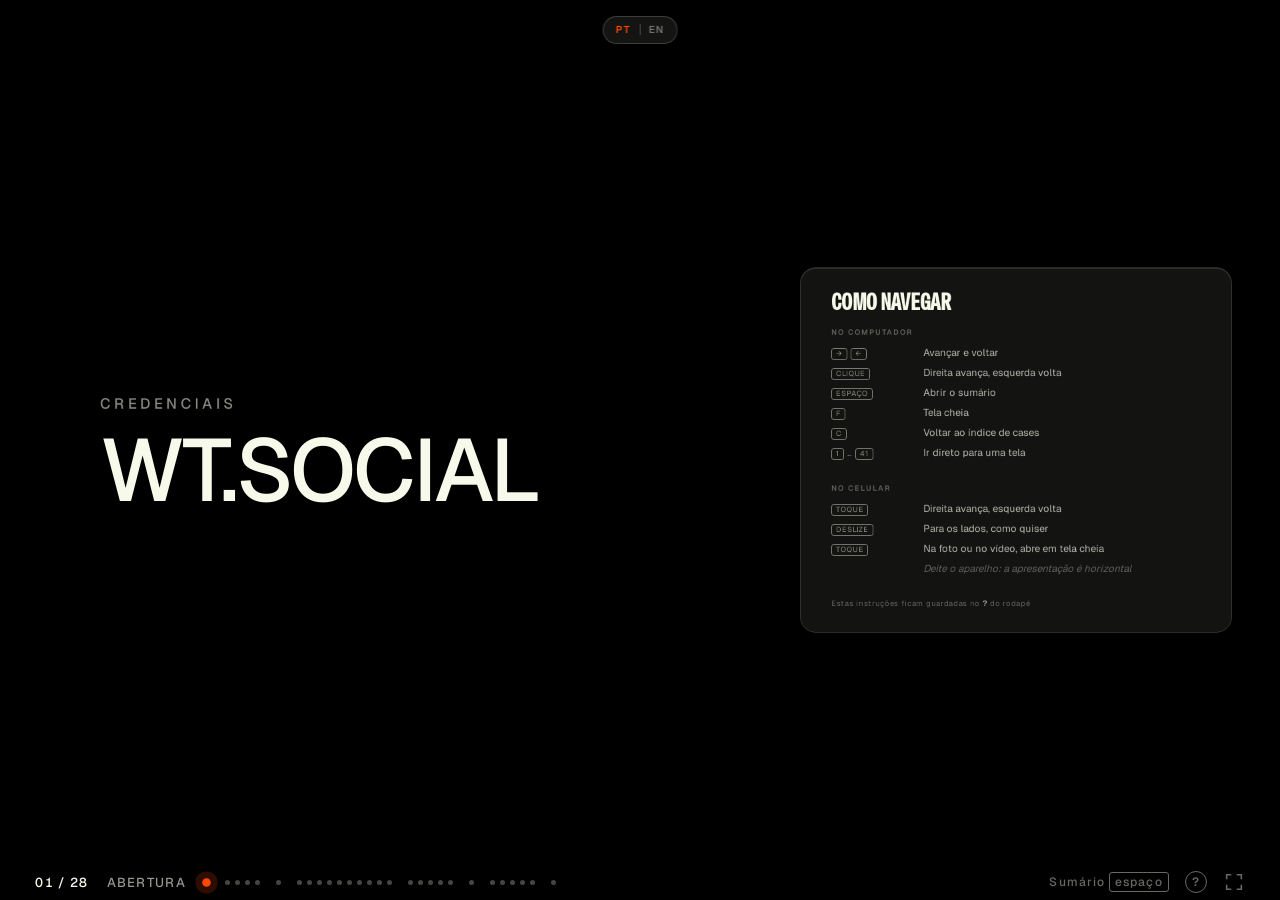
==== commit db6aed5a: "Cases com dados primeiro: Lake Baikal, Odontoprev Mães e Pais; depois Famosa e Núcleo Índice de case" ====
--- a/index.html
+++ b/index.html
@@ -5,7 +5,7 @@
 <meta name="viewport" content="width=device-width,initial-scale=1">
 <title>WT.AG — Credenciais 2026</title>
 <meta name="description" content="Credenciais WT.AG 2026 — Social First Agency. Apresentação de slides.">
-<link rel="stylesheet" href="css/deck.css?v=306">
+<link rel="stylesheet" href="css/deck.css?v=310">
 </head>
 <body>
 
@@ -1117,17 +1117,17 @@
       <button class="cases-idx__b" type="button" data-ir="s-golden-lake" data-nonav data-enter="up">Lake Baikal</button>
     </div>
     <div class="cases-idx__col">
+      <button class="cases-idx__cli" type="button" data-ir="s-odontoprev-maes" data-nonav data-enter="up" title="Odontoprev"><img data-lazy="assets/img/logos-capas/odontoprev.png" data-lazy-m="assets/img/logos-capas/odontoprev-m.png" alt="Odontoprev" style="width:140.8px;height:23.4px"></button>
+      <button class="cases-idx__b" type="button" data-ir="s-odontoprev-maes" data-nonav data-enter="up">Dia das Mães</button>
+      <button class="cases-idx__b" type="button" data-ir="s-odontoprev-pais" data-nonav data-enter="up">Dia dos Pais</button>
+    </div>
+    <div class="cases-idx__col">
       <button class="cases-idx__cli" type="button" data-ir="s-famosa" data-nonav data-enter="up" title="Agrícola Famosa"><img data-lazy="assets/img/logos-capas/agricola-famosa.png" data-lazy-m="assets/img/logos-capas/agricola-famosa-m.png" alt="Agrícola Famosa" style="width:94px;height:34.7px"></button>
       <button class="cases-idx__b" type="button" data-ir="s-famosa" data-nonav data-enter="up">Melão Famosa</button>
     </div>
     <div class="cases-idx__col">
       <button class="cases-idx__cli cases-idx__cli--txt" type="button" data-ir="s-nucleo" data-nonav data-enter="up" title="Núcleo de Marcas">Núcleo de Marcas</button>
       <button class="cases-idx__b" type="button" data-ir="s-nucleo" data-nonav data-enter="up">IA no Always On</button>
-    </div>
-    <div class="cases-idx__col">
-      <button class="cases-idx__cli" type="button" data-ir="s-odontoprev-maes" data-nonav data-enter="up" title="Odontoprev"><img data-lazy="assets/img/logos-capas/odontoprev.png" data-lazy-m="assets/img/logos-capas/odontoprev-m.png" alt="Odontoprev" style="width:140.8px;height:23.4px"></button>
-      <button class="cases-idx__b" type="button" data-ir="s-odontoprev-maes" data-nonav data-enter="up">Dia das Mães</button>
-      <button class="cases-idx__b" type="button" data-ir="s-odontoprev-pais" data-nonav data-enter="up">Dia dos Pais</button>
     </div>
   </div>
 
@@ -1210,6 +1210,142 @@
   <div class="marca-logo l-marcas" data-enter="fade" data-delay="700"><img src="assets/logo/wtag-branco.svg" alt="WT.AG"></div>
 </section>
 
+<!-- 39 ─ Odontoprev · Dia das Mães -->
+<section id="s-odontoprev-maes" class="slide case case--sem-reperc" style="--acento:#C67A54" data-ato="cases" data-tom="escuro" data-titulo="Odontoprev · Dia das Mães">
+  <div class="case__fundo"><img data-lazy="assets/img/cases/odontoprev-fundo.jpg" data-lazy-m="assets/img/cases/odontoprev-fundo-m.jpg" alt=""></div>
+  <div class="case__scrim"></div>
+  <div class="marca marca--tl l-marcas sobre-escuro" data-enter="fade" data-delay="0"><button class="pilula-nav" type="button" data-ir="s-divisor-cases" data-nonav title="Voltar ao índice de cases">Cases</button></div>
+  <div class="marca marca--tr l-marcas sobre-escuro" data-enter="fade" data-delay="0">2026</div>
+
+  <!-- logo do cliente + "apresenta" + selo da campanha. O selo entra como
+       placeholder até o arquivo chegar; é só trocar o .ph por <img>. -->
+  <div class="case__marca case__marca--credito" style="left:72px;top:148px;width:528px;height:34px" data-delay="67">
+    <img data-lazy="assets/img/logos-cases/odontoprev.png" alt="Odontoprev">
+    <em>apresenta</em>
+  </div>
+  <!-- selo da campanha, de _Assets/Cases/Selos das Campanhas -->
+  <div class="abs l-chamada case__selo" style="left:72px;top:210px" data-enter="up" data-delay="153">
+    <img data-lazy="assets/img/logos-cases/selo-dia-das-maes.png" data-lazy-m="assets/img/logos-cases/selo-dia-das-maes-m.png" alt="Dia das Mães">
+      <span class="selo__nota">Dia das Mães</span>
+    </div>
+
+  <div class="case__col" data-stagger="110" data-delay="260">
+    <div class="case__blk" data-enter="up"><h3>Desafio</h3>
+      <p data-texto="Transmitir toda a emoção da data, criando uma conexão com a Odontoprev, além de construir um filme criativo, que contasse uma história com a qual o público se identificasse, usando inteligência artificial e superando a limitação de torná-la emocional, fugindo de um resultado que pudesse parecer engessado e sem vida, dentro de um contexto de baixo custo de produção.">Transmitir a emoção da data e construir um filme com o qual o público se identificasse, usando inteligência artificial sem cair num resultado engessado e sem vida, com baixo custo de produção.</p></div>
+    <div class="case__blk" data-enter="up"><h3>Insight</h3>
+      <p data-texto="A ideia foi ilustrar o conceito &quot;Toda mãe nasce no dia mais feliz da sua vida&quot; em um filme em que uma mãe e um filho brincam com massinha de modelar e a realidade se mistura com o imaginário. As cenas ganham vida enquanto a narração da mãe conduz a história com emoção, revelando que o dia mais feliz da sua vida foi o nascimento do filho, o dia em que ela também nasceu como mãe.">Ilustrar o conceito “Toda mãe nasce no dia mais feliz da sua vida”: mãe e filho brincam com massinha e a realidade se mistura com o imaginário, conduzida pela narração dela.</p></div>
+    <div class="case__blk" data-enter="up"><h3>Execução</h3>
+      <p data-texto="O filme foi inteiramente produzido com ferramentas de inteligência artificial generativa de imagem e vídeo. A direção de arte definiu a estética de massinha de modelar para trazer o calor do que é feito à mão e fugir do visual frio e robótico; a partir dela, mãe e filho foram desenvolvidos como personagens consistentes ao longo de todas as cenas, em que a realidade se mistura com o imaginário. Com a narração da mãe conduzindo a história, o filme ficou pronto em apenas uma semana, com baixo custo de produção.">Filme feito inteiramente com ferramentas de IA generativa: direção de arte em estética de massinha 3D e personagens consistentes cena a cena — pronto em uma semana.</p></div>
+  </div>
+  <button class="case__mais" type="button">＋ Texto completo</button>
+
+  <div class="case__media" data-stagger="180" data-delay="378" data-foco style="--realce:1.035;--recuo:.968">
+    <div class="case__video" data-enter="expande" data-foco-item data-paralaxe="22" data-video="assets/video/case-odontoprev.mp4" data-poster="assets/img/cases/odontoprev-hero.jpg" data-legenda="Odontoprev · Dia das Mães — videocase">
+      <div class="px"><img data-lazy="assets/img/cases/odontoprev-hero.jpg" data-lazy-m="assets/img/cases/odontoprev-hero-m.jpg" alt="Cena em massinha de modelar entre mãe e filho"></div>
+      <button class="play-btn" type="button" aria-label="Assistir ao videocase"></button>
+      <span class="case__tag">Assistir ao videocase</span>
+    </div>
+    <div class="case__stack">
+    <div class="case__img" data-enter="expande" data-foco-item data-paralaxe="16"
+         data-full="assets/img/cases/odontoprev-full1.jpg" data-legenda="Odontoprev · imagem 1">
+      <div class="px"><img data-lazy="assets/img/cases/odontoprev-img1.jpg" data-lazy-m="assets/img/cases/odontoprev-img1-m.jpg" alt="Cena do filme Dia das Mães"></div><span class="case__tag">Ampliar</span></div>
+    <div class="case__img" data-enter="expande" data-foco-item data-paralaxe="16"
+         data-full="assets/img/cases/odontoprev-full2.jpg" data-legenda="Odontoprev · imagem 2">
+      <div class="px"><img data-lazy="assets/img/cases/odontoprev-img2.jpg" data-lazy-m="assets/img/cases/odontoprev-img2-m.jpg" alt="Cena do filme Dia das Mães"></div><span class="case__tag">Ampliar</span></div>
+    <div class="case__img" data-enter="expande" data-foco-item data-paralaxe="16"
+         data-full="assets/img/cases/odontoprev-full3.jpg" data-legenda="Odontoprev · imagem 3">
+      <div class="px"><img data-lazy="assets/img/cases/odontoprev-img3.jpg" data-lazy-m="assets/img/cases/odontoprev-img3-m.jpg" alt="Cena do filme Dia das Mães"></div><span class="case__tag">Ampliar</span></div>
+    </div>
+  </div>
+
+  <!-- Os seis números, FIXOS, na faixa da direita. O box tem exatamente a
+       altura do bloco de mídia (120→882): a camada externa define a caixa e o
+       vidro a preenche inteira. Cada número tem flex:1, então os seis dividem
+       a altura em partes iguais e os fios caem em intervalos idênticos. -->
+  <div class="case__kpis case__kpis--vert" data-enter="up" data-delay="560"
+       data-foco style="--realce:1.1;--recuo:.94">
+    <div class="kpi-cx">
+      <div class="case__kpi" data-foco-item data-enter="up"><b data-count-to="50143" data-count-sep="1" data-delay="655">0</b><span>Visualizações</span></div>
+      <div class="case__kpi" data-foco-item data-enter="up"><b data-count-to="27507" data-count-sep="1" data-delay="689">0</b><span>Alcance</span></div>
+      <div class="case__kpi" data-foco-item data-enter="up"><b data-count-to="5860" data-count-sep="1" data-delay="722">0</b><span>Interações</span></div>
+      <div class="case__kpi" data-foco-item data-enter="up"><b data-count-to="1" data-count-pos=" sem" data-delay="756">0</b><span>De produção</span></div>
+      <div class="case__kpi" data-foco-item data-enter="up"><b>I.A</b><span>Como ferramenta</span></div>
+      <div class="case__kpi" data-foco-item data-enter="up"><b>Stop<br>motion</b><span>Massinha 3D</span></div>
+    </div>
+  </div>
+  <!-- Repercussão no rodapé, correndo de lado a lado nos 1776 inteiros —
+       logo de 58px, o maior que o layout permite. SÓ LOGOS: o nome do prêmio
+       e do veículo já está no desenho de cada um.
+       Os 6 logos são PROVISÓRIOS e iguais nos 5 cases; quando chegar a
+       indicação de quais pertencem a cada campanha, é filtrar esta lista.
+       Faltam os logos dos CANAIS de veiculação — por isso eles não aparecem. -->
+  <!-- Marcação 26 da revisão: "como não teve repercussão, retire essa barra
+       debaixo, aí pode aumentar verticalmente as mídias e a barra dos dados".
+       Sem o rodapé, a faixa 904→1020 fica livre e a mídia e a coluna de números
+       crescem de 762 para 870 (+14%). O logo da WT.AG vinha dentro do rodapé,
+       então voltou para a posição padrão do deck. Ver .case--sem-reperc no CSS. -->
+  <div class="marca marca--bl marca--sm l-marcas sobre-escuro" data-enter="fade" data-delay="700">Case</div>
+  <div class="marca-logo l-marcas" data-enter="fade" data-delay="700"><img src="assets/logo/wtag-branco.svg" alt="WT.AG"></div>
+</section>
+
+<!-- 40 ─ Odontoprev · Dia dos Pais -->
+<section id="s-odontoprev-pais" class="slide case case--sem-reperc case--vert-pilha" style="--acento:#6AE8FF" data-ato="cases" data-tom="escuro" data-titulo="Odontoprev · Dia dos Pais">
+  <div class="case__fundo"><img data-lazy="assets/img/cases/odontoprev-pais-fundo.jpg" data-lazy-m="assets/img/cases/odontoprev-pais-fundo-m.jpg" alt=""></div>
+  <div class="case__scrim"></div>
+  <div class="marca marca--tl l-marcas sobre-escuro" data-enter="fade" data-delay="0"><button class="pilula-nav" type="button" data-ir="s-divisor-cases" data-nonav title="Voltar ao índice de cases">Cases</button></div>
+  <div class="marca marca--tr l-marcas sobre-escuro" data-enter="fade" data-delay="0">2026</div>
+
+  <div class="case__marca case__marca--credito" style="left:72px;top:148px;width:528px;height:34px" data-delay="67">
+    <img data-lazy="assets/img/logos-cases/odontoprev.png" alt="Odontoprev">
+    <em>apresenta</em>
+  </div>
+  <div class="abs l-chamada case__selo" style="left:72px;top:210px" data-enter="up" data-delay="153">
+    <img data-lazy="assets/img/logos-cases/selo-odontoprev-pais.png" data-lazy-m="assets/img/logos-cases/selo-odontoprev-pais-m.png" alt="Cuidar é mágico">
+    <span class="selo__nota">Cuidar é mágico</span>
+  </div>
+
+  <div class="case__col" data-stagger="110" data-delay="260">
+    <div class="case__blk" data-enter="up"><h3>Contexto</h3>
+      <p data-texto="Criação de uma campanha focada na data comemorativa do Dia dos Pais, que fosse emotiva e valorizasse a figura paterna nas primeiras descobertas e momentos da vida. A verdadeira magia de um pai não está em salvar o mundo com atos extraordinários, mas na presença constante do dia a dia: “Nem todo pai salva o mundo, mas todo pai transforma a vida de alguém.”">Um Dia dos Pais emotivo, a partir de uma verdade: “Nem todo pai salva o mundo, mas todo pai transforma a vida de alguém.”</p></div>
+    <div class="case__blk" data-enter="up"><h3>Ideia</h3>
+      <p data-texto="Romper com o clichê do “pai super-herói” para posicionar o pai como o verdadeiro protagonista do cuidado no dia a dia, fortalecendo a conexão emocional da Odontoprev com o público através do conceito “Cuidar é Mágico” e transformando a figura do pai em o Fado do Dente.">Romper com o clichê do pai super-herói: no conceito “Cuidar é Mágico”, o pai vira o protagonista do cuidado no dia a dia — e o Fado do Dente.</p></div>
+    <div class="case__blk" data-enter="up"><h3>Execução</h3>
+      <p data-texto="O filme foi produzido com ferramentas de inteligência artificial generativa de imagem e vídeo. O pai e o universo mágico do Fado do Dente foram desenvolvidos como personagem e cenários consistentes, e a IA deu vida a cenas de fantasia — a troca do dente, a surpresa, a magia do cuidado — que exigiriam efeitos e recursos de alto custo numa produção tradicional.">Filme produzido com IA generativa: o pai e o universo do Fado do Dente ganharam vida em cenas de fantasia que custariam caro numa produção tradicional.</p></div>
+  </div>
+  <button class="case__mais" type="button">＋ Texto completo</button>
+
+  <div class="case__media" data-stagger="180" data-delay="378" data-foco style="--realce:1.035;--recuo:.968">
+    <div class="case__video" data-enter="expande" data-foco-item data-paralaxe="22" data-video="assets/video/case-odontoprev-pais.mp4" data-poster="assets/img/cases/odontoprev-pais-hero.jpg" data-legenda="Odontoprev · Dia dos Pais — filme">
+      <div class="px"><img data-lazy="assets/img/cases/odontoprev-pais-hero.jpg" data-lazy-m="assets/img/cases/odontoprev-pais-hero-m.jpg" alt="Cena do filme Cuidar é Mágico"></div>
+      <button class="play-btn" type="button" aria-label="Assistir ao filme"></button>
+      <span class="case__tag">Assistir ao filme</span>
+    </div>
+    <div class="case__stack">
+    <div class="case__img" data-enter="expande" data-foco-item data-paralaxe="16"
+         data-full="assets/img/cases/odontoprev-pais-full1.jpg" data-legenda="Odontoprev · Dia dos Pais · imagem 1">
+      <div class="px"><img data-lazy="assets/img/cases/odontoprev-pais-img1.jpg" data-lazy-m="assets/img/cases/odontoprev-pais-img1-m.jpg" alt="Estudo da personagem da campanha"></div><span class="case__tag">Ampliar</span></div>
+    <div class="case__img" data-enter="expande" data-foco-item data-paralaxe="16"
+         data-full="assets/img/cases/odontoprev-pais-full2.jpg" data-legenda="Odontoprev · Dia dos Pais · imagem 2">
+      <div class="px"><img data-lazy="assets/img/cases/odontoprev-pais-img2.jpg" data-lazy-m="assets/img/cases/odontoprev-pais-img2-m.jpg" alt="O pai troca o dente pela surpresa"></div><span class="case__tag">Ampliar</span></div>
+    <div class="case__img" data-enter="expande" data-foco-item data-paralaxe="16"
+         data-full="assets/img/cases/odontoprev-pais-full3.jpg" data-legenda="Odontoprev · Dia dos Pais · imagem 3">
+      <div class="px"><img data-lazy="assets/img/cases/odontoprev-pais-img3.jpg" data-lazy-m="assets/img/cases/odontoprev-pais-img3-m.jpg" alt="O pai como Fado do Dente"></div><span class="case__tag">Ampliar</span></div>
+    </div>
+  </div>
+
+  <div class="case__kpis case__kpis--vert" data-enter="up" data-delay="560"
+       data-foco style="--realce:1.1;--recuo:.94">
+    <div class="kpi-cx">
+      <div class="case__kpi" data-foco-item data-enter="up"><b data-count-to="5271" data-count-sep="1" data-delay="655">0</b><span>Interações</span></div>
+      <div class="case__kpi" data-foco-item data-enter="up"><b data-count-to="58110" data-count-sep="1" data-delay="689">0</b><span>Visualizações</span></div>
+      <div class="case__kpi" data-foco-item data-enter="up"><b data-count-to="5482" data-count-sep="1" data-delay="722">0</b><span>Alcance</span></div>
+      <div class="case__kpi" data-foco-item data-enter="up"><b>I.A</b><span>Como ferramenta</span></div>
+    </div>
+  </div>
+  <div class="marca marca--bl marca--sm l-marcas sobre-escuro" data-enter="fade" data-delay="700">Case</div>
+  <div class="marca-logo l-marcas" data-enter="fade" data-delay="700"><img src="assets/logo/wtag-branco.svg" alt="WT.AG"></div>
+</section>
+
 <!-- AGRÍCOLA FAMOSA ─ Melão Famosa ─────────────────────────────────────────
      Tudo vertical e sem números: .case--sem-kpis libera a régua da direita e
      .case--mural espalha as nove peças em duas linhas de altura única — os cinco
@@ -1218,7 +1354,11 @@
      Carrossel = só a capa na tela; o clique abre a galeria do lightbox
      (data-galeria, URLs separadas por |), com setas e ← →. -->
 <section id="s-famosa" class="slide case case--sem-reperc case--sem-kpis case--mural" style="--acento:#8CD000" data-ato="cases" data-tom="escuro" data-titulo="Agrícola Famosa · Melão Famosa">
-  <div class="case__fundo"><img data-lazy="assets/img/cases/famosa-fundo.jpg" data-lazy-m="assets/img/cases/famosa-fundo-m.jpg" alt=""></div>
+  <div class="case__fundo"><img data-lazy="assets/img/cases/famosa-fundo.jpg" data-lazy-m="assets/img/cases/famosa-fundo-m.jpg" alt="">
+    <!-- Fundo em vídeo (melões caindo no campo), mudo e em loop. Só baixa ao
+         entrar no slide (data-src) e solta o buffer ao sair. A <img> fica por
+         baixo: segura a tela até o vídeo tocar e é o fundo do mobile. -->
+    <video class="case__fundo-vid" data-src="assets/video/case-famosa-fundo.mp4" data-autoloop muted loop playsinline preload="none" aria-hidden="true"></video></div>
   <div class="case__scrim"></div>
   <div class="marca marca--tl l-marcas sobre-escuro" data-enter="fade" data-delay="0"><button class="pilula-nav" type="button" data-ir="s-divisor-cases" data-nonav title="Voltar ao índice de cases">Cases</button></div>
   <div class="marca marca--tr l-marcas sobre-escuro" data-enter="fade" data-delay="0">2026</div>
@@ -1311,40 +1451,7 @@
     <img class="nucleo__logo nucleo__logo--mercedes" data-lazy="assets/img/logos-cases/nucleo/mercedes.png" alt="Mercedes-Benz" data-enter="up">
   </div>
 
-  <div class="case__media nucleo__media" data-stagger="80" data-delay="300" data-foco style="--realce:1.03;--recuo:.97">
-    <div class="case__img case__img--video" data-enter="expande" data-foco-item data-paralaxe="10"
-         data-video="assets/video/case-nucleo-v1.mp4" data-poster="assets/img/cases/nucleo-v1.jpg" data-legenda="Núcleo de Marcas — conteúdo 1">
-      <div class="px"><img data-lazy="assets/img/cases/nucleo-v1.jpg" data-lazy-m="assets/img/cases/nucleo-v1-m.jpg" alt="Núcleo de Marcas — conteúdo 1"></div>
-      <button class="play-btn play-btn--mini" type="button" aria-label="Assistir"></button>
-      <span class="case__tag">Assistir</span></div>
-    <div class="case__img case__img--video" data-enter="expande" data-foco-item data-paralaxe="10"
-         data-video="assets/video/case-nucleo-v2.mp4" data-poster="assets/img/cases/nucleo-v2.jpg" data-legenda="Núcleo de Marcas — conteúdo 2">
-      <div class="px"><img data-lazy="assets/img/cases/nucleo-v2.jpg" data-lazy-m="assets/img/cases/nucleo-v2-m.jpg" alt="Núcleo de Marcas — conteúdo 2"></div>
-      <button class="play-btn play-btn--mini" type="button" aria-label="Assistir"></button>
-      <span class="case__tag">Assistir</span></div>
-    <div class="case__img case__img--video" data-enter="expande" data-foco-item data-paralaxe="10"
-         data-video="assets/video/case-nucleo-v3.mp4" data-poster="assets/img/cases/nucleo-v3.jpg" data-legenda="Núcleo de Marcas — conteúdo 3">
-      <div class="px"><img data-lazy="assets/img/cases/nucleo-v3.jpg" data-lazy-m="assets/img/cases/nucleo-v3-m.jpg" alt="Núcleo de Marcas — conteúdo 3"></div>
-      <button class="play-btn play-btn--mini" type="button" aria-label="Assistir"></button>
-      <span class="case__tag">Assistir</span></div>
-    <div class="case__img case__img--video" data-enter="expande" data-foco-item data-paralaxe="10"
-         data-video="assets/video/case-nucleo-v4.mp4" data-poster="assets/img/cases/nucleo-v4.jpg" data-legenda="Núcleo de Marcas — conteúdo 4">
-      <div class="px"><img data-lazy="assets/img/cases/nucleo-v4.jpg" data-lazy-m="assets/img/cases/nucleo-v4-m.jpg" alt="Núcleo de Marcas — conteúdo 4"></div>
-      <button class="play-btn play-btn--mini" type="button" aria-label="Assistir"></button>
-      <span class="case__tag">Assistir</span></div>
-    <div class="case__img case__img--video" data-enter="expande" data-foco-item data-paralaxe="10"
-         data-video="assets/video/case-nucleo-v5.mp4" data-poster="assets/img/cases/nucleo-v5.jpg" data-legenda="Núcleo de Marcas — conteúdo 5">
-      <div class="px"><img data-lazy="assets/img/cases/nucleo-v5.jpg" data-lazy-m="assets/img/cases/nucleo-v5-m.jpg" alt="Núcleo de Marcas — conteúdo 5"></div>
-      <button class="play-btn play-btn--mini" type="button" aria-label="Assistir"></button>
-      <span class="case__tag">Assistir</span></div>
-    <div class="case__img case__img--video" data-enter="expande" data-foco-item data-paralaxe="10"
-         data-video="assets/video/case-nucleo-v6.mp4" data-poster="assets/img/cases/nucleo-v6.jpg" data-legenda="Núcleo de Marcas — conteúdo 6">
-      <div class="px"><img data-lazy="assets/img/cases/nucleo-v6.jpg" data-lazy-m="assets/img/cases/nucleo-v6-m.jpg" alt="Núcleo de Marcas — conteúdo 6"></div>
-      <button class="play-btn play-btn--mini" type="button" aria-label="Assistir"></button>
-      <span class="case__tag">Assistir</span></div>
-  </div>
-
-  <div class="case__col nucleo__col" data-stagger="110" data-delay="620">
+  <div class="case__col nucleo__col" data-stagger="110" data-delay="260">
     <div class="case__blk" data-enter="up"><h3>Contexto</h3>
       <p data-texto="A crescente demanda dos clientes por agilidade, celeridade e dinamismo na entrega dos cronogramas mensais de redes sociais trouxe a necessidade de repensar processos e buscar novas soluções. O desafio era ganhar velocidade na produção sem comprometer a qualidade, a originalidade e a consistência criativa da entrega.">A crescente demanda dos clientes por agilidade, celeridade e dinamismo na entrega dos cronogramas mensais de redes sociais trouxe a necessidade de repensar processos e buscar novas soluções. O desafio era ganhar velocidade na produção sem comprometer a qualidade, a originalidade e a consistência criativa da entrega.</p></div>
     <div class="case__blk" data-enter="up"><h3>Insight</h3>
@@ -1353,142 +1460,39 @@
       <p data-texto="Fizemos da IA uma aliada do talento, somando inteligências. Por meio de um processo colaborativo entre direção de arte, repertório criativo e tecnologia, desenvolvemos conteúdos primorosos, originais e alinhados à essência de cada marca. Uma parceria em que a IA potencializa a criatividade e transforma agilidade em entregas de alto valor.">Fizemos da IA uma aliada do talento, somando inteligências. Por meio de um processo colaborativo entre direção de arte, repertório criativo e tecnologia, desenvolvemos conteúdos primorosos, originais e alinhados à essência de cada marca. Uma parceria em que a IA potencializa a criatividade e transforma agilidade em entregas de alto valor.</p></div>
   </div>
 
-  <div class="marca marca--bl marca--sm l-marcas sobre-escuro" data-enter="fade" data-delay="700">Case</div>
-  <div class="marca-logo l-marcas" data-enter="fade" data-delay="700"><img src="assets/logo/wtag-branco.svg" alt="WT.AG"></div>
-</section>
-
-<!-- 39 ─ Odontoprev · Dia das Mães -->
-<section id="s-odontoprev-maes" class="slide case case--sem-reperc" style="--acento:#C67A54" data-ato="cases" data-tom="escuro" data-titulo="Odontoprev · Dia das Mães">
-  <div class="case__fundo"><img data-lazy="assets/img/cases/odontoprev-fundo.jpg" data-lazy-m="assets/img/cases/odontoprev-fundo-m.jpg" alt=""></div>
-  <div class="case__scrim"></div>
-  <div class="marca marca--tl l-marcas sobre-escuro" data-enter="fade" data-delay="0"><button class="pilula-nav" type="button" data-ir="s-divisor-cases" data-nonav title="Voltar ao índice de cases">Cases</button></div>
-  <div class="marca marca--tr l-marcas sobre-escuro" data-enter="fade" data-delay="0">2026</div>
-
-  <!-- logo do cliente + "apresenta" + selo da campanha. O selo entra como
-       placeholder até o arquivo chegar; é só trocar o .ph por <img>. -->
-  <div class="case__marca case__marca--credito" style="left:72px;top:148px;width:528px;height:34px" data-delay="67">
-    <img data-lazy="assets/img/logos-cases/odontoprev.png" alt="Odontoprev">
-    <em>apresenta</em>
-  </div>
-  <!-- selo da campanha, de _Assets/Cases/Selos das Campanhas -->
-  <div class="abs l-chamada case__selo" style="left:72px;top:210px" data-enter="up" data-delay="153">
-    <img data-lazy="assets/img/logos-cases/selo-dia-das-maes.png" data-lazy-m="assets/img/logos-cases/selo-dia-das-maes-m.png" alt="Dia das Mães">
-      <span class="selo__nota">Dia das Mães</span>
-    </div>
-
-  <div class="case__col" data-stagger="110" data-delay="260">
-    <div class="case__blk" data-enter="up"><h3>Desafio</h3>
-      <p data-texto="Transmitir toda a emoção da data, criando uma conexão com a Odontoprev, além de construir um filme criativo, que contasse uma história com a qual o público se identificasse, usando inteligência artificial e superando a limitação de torná-la emocional, fugindo de um resultado que pudesse parecer engessado e sem vida, dentro de um contexto de baixo custo de produção.">Transmitir a emoção da data e construir um filme com o qual o público se identificasse, usando inteligência artificial sem cair num resultado engessado e sem vida, com baixo custo de produção.</p></div>
-    <div class="case__blk" data-enter="up"><h3>Insight</h3>
-      <p data-texto="A ideia foi ilustrar o conceito &quot;Toda mãe nasce no dia mais feliz da sua vida&quot; em um filme em que uma mãe e um filho brincam com massinha de modelar e a realidade se mistura com o imaginário. As cenas ganham vida enquanto a narração da mãe conduz a história com emoção, revelando que o dia mais feliz da sua vida foi o nascimento do filho, o dia em que ela também nasceu como mãe.">Ilustrar o conceito “Toda mãe nasce no dia mais feliz da sua vida”: mãe e filho brincam com massinha e a realidade se mistura com o imaginário, conduzida pela narração dela.</p></div>
-    <div class="case__blk" data-enter="up"><h3>Execução</h3>
-      <p data-texto="O filme foi inteiramente produzido com ferramentas de inteligência artificial generativa de imagem e vídeo. A direção de arte definiu a estética de massinha de modelar para trazer o calor do que é feito à mão e fugir do visual frio e robótico; a partir dela, mãe e filho foram desenvolvidos como personagens consistentes ao longo de todas as cenas, em que a realidade se mistura com o imaginário. Com a narração da mãe conduzindo a história, o filme ficou pronto em apenas uma semana, com baixo custo de produção.">Filme feito inteiramente com ferramentas de IA generativa: direção de arte em estética de massinha 3D e personagens consistentes cena a cena — pronto em uma semana.</p></div>
-  </div>
-  <button class="case__mais" type="button">＋ Texto completo</button>
-
-  <div class="case__media" data-stagger="180" data-delay="378" data-foco style="--realce:1.035;--recuo:.968">
-    <div class="case__video" data-enter="expande" data-foco-item data-paralaxe="22" data-video="assets/video/case-odontoprev.mp4" data-poster="assets/img/cases/odontoprev-hero.jpg" data-legenda="Odontoprev · Dia das Mães — videocase">
-      <div class="px"><img data-lazy="assets/img/cases/odontoprev-hero.jpg" data-lazy-m="assets/img/cases/odontoprev-hero-m.jpg" alt="Cena em massinha de modelar entre mãe e filho"></div>
-      <button class="play-btn" type="button" aria-label="Assistir ao videocase"></button>
-      <span class="case__tag">Assistir ao videocase</span>
-    </div>
-    <div class="case__stack">
-    <div class="case__img" data-enter="expande" data-foco-item data-paralaxe="16"
-         data-full="assets/img/cases/odontoprev-full1.jpg" data-legenda="Odontoprev · imagem 1">
-      <div class="px"><img data-lazy="assets/img/cases/odontoprev-img1.jpg" data-lazy-m="assets/img/cases/odontoprev-img1-m.jpg" alt="Cena do filme Dia das Mães"></div><span class="case__tag">Ampliar</span></div>
-    <div class="case__img" data-enter="expande" data-foco-item data-paralaxe="16"
-         data-full="assets/img/cases/odontoprev-full2.jpg" data-legenda="Odontoprev · imagem 2">
-      <div class="px"><img data-lazy="assets/img/cases/odontoprev-img2.jpg" data-lazy-m="assets/img/cases/odontoprev-img2-m.jpg" alt="Cena do filme Dia das Mães"></div><span class="case__tag">Ampliar</span></div>
-    <div class="case__img" data-enter="expande" data-foco-item data-paralaxe="16"
-         data-full="assets/img/cases/odontoprev-full3.jpg" data-legenda="Odontoprev · imagem 3">
-      <div class="px"><img data-lazy="assets/img/cases/odontoprev-img3.jpg" data-lazy-m="assets/img/cases/odontoprev-img3-m.jpg" alt="Cena do filme Dia das Mães"></div><span class="case__tag">Ampliar</span></div>
-    </div>
-  </div>
-
-  <!-- Os seis números, FIXOS, na faixa da direita. O box tem exatamente a
-       altura do bloco de mídia (120→882): a camada externa define a caixa e o
-       vidro a preenche inteira. Cada número tem flex:1, então os seis dividem
-       a altura em partes iguais e os fios caem em intervalos idênticos. -->
-  <div class="case__kpis case__kpis--vert" data-enter="up" data-delay="560"
-       data-foco style="--realce:1.1;--recuo:.94">
-    <div class="kpi-cx">
-      <div class="case__kpi" data-foco-item data-enter="up"><b data-count-to="50143" data-count-sep="1" data-delay="655">0</b><span>Visualizações</span></div>
-      <div class="case__kpi" data-foco-item data-enter="up"><b data-count-to="27507" data-count-sep="1" data-delay="689">0</b><span>Alcance</span></div>
-      <div class="case__kpi" data-foco-item data-enter="up"><b data-count-to="5860" data-count-sep="1" data-delay="722">0</b><span>Interações</span></div>
-      <div class="case__kpi" data-foco-item data-enter="up"><b data-count-to="1" data-count-pos=" sem" data-delay="756">0</b><span>De produção</span></div>
-      <div class="case__kpi" data-foco-item data-enter="up"><b>I.A</b><span>Como ferramenta</span></div>
-      <div class="case__kpi" data-foco-item data-enter="up"><b>Stop<br>motion</b><span>Massinha 3D</span></div>
-    </div>
-  </div>
-  <!-- Repercussão no rodapé, correndo de lado a lado nos 1776 inteiros —
-       logo de 58px, o maior que o layout permite. SÓ LOGOS: o nome do prêmio
-       e do veículo já está no desenho de cada um.
-       Os 6 logos são PROVISÓRIOS e iguais nos 5 cases; quando chegar a
-       indicação de quais pertencem a cada campanha, é filtrar esta lista.
-       Faltam os logos dos CANAIS de veiculação — por isso eles não aparecem. -->
-  <!-- Marcação 26 da revisão: "como não teve repercussão, retire essa barra
-       debaixo, aí pode aumentar verticalmente as mídias e a barra dos dados".
-       Sem o rodapé, a faixa 904→1020 fica livre e a mídia e a coluna de números
-       crescem de 762 para 870 (+14%). O logo da WT.AG vinha dentro do rodapé,
-       então voltou para a posição padrão do deck. Ver .case--sem-reperc no CSS. -->
-  <div class="marca marca--bl marca--sm l-marcas sobre-escuro" data-enter="fade" data-delay="700">Case</div>
-  <div class="marca-logo l-marcas" data-enter="fade" data-delay="700"><img src="assets/logo/wtag-branco.svg" alt="WT.AG"></div>
-</section>
-
-<!-- 40 ─ Odontoprev · Dia dos Pais -->
-<section id="s-odontoprev-pais" class="slide case case--sem-reperc case--vert-pilha" style="--acento:#6AE8FF" data-ato="cases" data-tom="escuro" data-titulo="Odontoprev · Dia dos Pais">
-  <div class="case__fundo"><img data-lazy="assets/img/cases/odontoprev-pais-fundo.jpg" data-lazy-m="assets/img/cases/odontoprev-pais-fundo-m.jpg" alt=""></div>
-  <div class="case__scrim"></div>
-  <div class="marca marca--tl l-marcas sobre-escuro" data-enter="fade" data-delay="0"><button class="pilula-nav" type="button" data-ir="s-divisor-cases" data-nonav title="Voltar ao índice de cases">Cases</button></div>
-  <div class="marca marca--tr l-marcas sobre-escuro" data-enter="fade" data-delay="0">2026</div>
-
-  <div class="case__marca case__marca--credito" style="left:72px;top:148px;width:528px;height:34px" data-delay="67">
-    <img data-lazy="assets/img/logos-cases/odontoprev.png" alt="Odontoprev">
-    <em>apresenta</em>
-  </div>
-  <div class="abs l-chamada case__selo" style="left:72px;top:210px" data-enter="up" data-delay="153">
-    <img data-lazy="assets/img/logos-cases/selo-odontoprev-pais.png" data-lazy-m="assets/img/logos-cases/selo-odontoprev-pais-m.png" alt="Cuidar é mágico">
-    <span class="selo__nota">Cuidar é mágico</span>
-  </div>
-
-  <div class="case__col" data-stagger="110" data-delay="260">
-    <div class="case__blk" data-enter="up"><h3>Contexto</h3>
-      <p data-texto="Criação de uma campanha focada na data comemorativa do Dia dos Pais, que fosse emotiva e valorizasse a figura paterna nas primeiras descobertas e momentos da vida. A verdadeira magia de um pai não está em salvar o mundo com atos extraordinários, mas na presença constante do dia a dia: “Nem todo pai salva o mundo, mas todo pai transforma a vida de alguém.”">Um Dia dos Pais emotivo, a partir de uma verdade: “Nem todo pai salva o mundo, mas todo pai transforma a vida de alguém.”</p></div>
-    <div class="case__blk" data-enter="up"><h3>Ideia</h3>
-      <p data-texto="Romper com o clichê do “pai super-herói” para posicionar o pai como o verdadeiro protagonista do cuidado no dia a dia, fortalecendo a conexão emocional da Odontoprev com o público através do conceito “Cuidar é Mágico” e transformando a figura do pai em o Fado do Dente.">Romper com o clichê do pai super-herói: no conceito “Cuidar é Mágico”, o pai vira o protagonista do cuidado no dia a dia — e o Fado do Dente.</p></div>
-    <div class="case__blk" data-enter="up"><h3>Execução</h3>
-      <p data-texto="O filme foi produzido com ferramentas de inteligência artificial generativa de imagem e vídeo. O pai e o universo mágico do Fado do Dente foram desenvolvidos como personagem e cenários consistentes, e a IA deu vida a cenas de fantasia — a troca do dente, a surpresa, a magia do cuidado — que exigiriam efeitos e recursos de alto custo numa produção tradicional.">Filme produzido com IA generativa: o pai e o universo do Fado do Dente ganharam vida em cenas de fantasia que custariam caro numa produção tradicional.</p></div>
-  </div>
-  <button class="case__mais" type="button">＋ Texto completo</button>
-
-  <div class="case__media" data-stagger="180" data-delay="378" data-foco style="--realce:1.035;--recuo:.968">
-    <div class="case__video" data-enter="expande" data-foco-item data-paralaxe="22" data-video="assets/video/case-odontoprev-pais.mp4" data-poster="assets/img/cases/odontoprev-pais-hero.jpg" data-legenda="Odontoprev · Dia dos Pais — filme">
-      <div class="px"><img data-lazy="assets/img/cases/odontoprev-pais-hero.jpg" data-lazy-m="assets/img/cases/odontoprev-pais-hero-m.jpg" alt="Cena do filme Cuidar é Mágico"></div>
-      <button class="play-btn" type="button" aria-label="Assistir ao filme"></button>
-      <span class="case__tag">Assistir ao filme</span>
-    </div>
-    <div class="case__stack">
-    <div class="case__img" data-enter="expande" data-foco-item data-paralaxe="16"
-         data-full="assets/img/cases/odontoprev-pais-full1.jpg" data-legenda="Odontoprev · Dia dos Pais · imagem 1">
-      <div class="px"><img data-lazy="assets/img/cases/odontoprev-pais-img1.jpg" data-lazy-m="assets/img/cases/odontoprev-pais-img1-m.jpg" alt="Estudo da personagem da campanha"></div><span class="case__tag">Ampliar</span></div>
-    <div class="case__img" data-enter="expande" data-foco-item data-paralaxe="16"
-         data-full="assets/img/cases/odontoprev-pais-full2.jpg" data-legenda="Odontoprev · Dia dos Pais · imagem 2">
-      <div class="px"><img data-lazy="assets/img/cases/odontoprev-pais-img2.jpg" data-lazy-m="assets/img/cases/odontoprev-pais-img2-m.jpg" alt="O pai troca o dente pela surpresa"></div><span class="case__tag">Ampliar</span></div>
-    <div class="case__img" data-enter="expande" data-foco-item data-paralaxe="16"
-         data-full="assets/img/cases/odontoprev-pais-full3.jpg" data-legenda="Odontoprev · Dia dos Pais · imagem 3">
-      <div class="px"><img data-lazy="assets/img/cases/odontoprev-pais-img3.jpg" data-lazy-m="assets/img/cases/odontoprev-pais-img3-m.jpg" alt="O pai como Fado do Dente"></div><span class="case__tag">Ampliar</span></div>
-    </div>
-  </div>
-
-  <div class="case__kpis case__kpis--vert" data-enter="up" data-delay="560"
-       data-foco style="--realce:1.1;--recuo:.94">
-    <div class="kpi-cx">
-      <div class="case__kpi" data-foco-item data-enter="up"><b data-count-to="5271" data-count-sep="1" data-delay="655">0</b><span>Interações</span></div>
-      <div class="case__kpi" data-foco-item data-enter="up"><b data-count-to="58110" data-count-sep="1" data-delay="689">0</b><span>Visualizações</span></div>
-      <div class="case__kpi" data-foco-item data-enter="up"><b data-count-to="5482" data-count-sep="1" data-delay="722">0</b><span>Alcance</span></div>
-      <div class="case__kpi" data-foco-item data-enter="up"><b>I.A</b><span>Como ferramenta</span></div>
-    </div>
-  </div>
+  <div class="case__media nucleo__media" data-stagger="120" data-delay="378" data-foco style="--realce:1.03;--recuo:.97">
+    <div class="case__video" data-enter="expande" data-foco-item data-paralaxe="22" data-video="assets/video/case-nucleo-v1.mp4" data-poster="assets/img/cases/nucleo-v1.jpg" data-legenda="Núcleo de Marcas — conteúdo 1">
+      <div class="px"><img data-lazy="assets/img/cases/nucleo-v1.jpg" data-lazy-m="assets/img/cases/nucleo-v1-m.jpg" alt="Núcleo de Marcas — conteúdo 1"></div>
+      <button class="play-btn" type="button" aria-label="Assistir"></button>
+      <span class="case__tag">Assistir</span>
+    </div>
+    <div class="case__img case__img--video" data-enter="expande" data-foco-item data-paralaxe="14"
+         data-video="assets/video/case-nucleo-v2.mp4" data-poster="assets/img/cases/nucleo-v2.jpg" data-legenda="Núcleo de Marcas — conteúdo 2">
+      <div class="px"><img data-lazy="assets/img/cases/nucleo-v2.jpg" data-lazy-m="assets/img/cases/nucleo-v2-m.jpg" alt="Núcleo de Marcas — conteúdo 2"></div>
+      <button class="play-btn play-btn--mini" type="button" aria-label="Assistir"></button>
+      <span class="case__tag">Assistir</span></div>
+    <div class="case__img case__img--video" data-enter="expande" data-foco-item data-paralaxe="14"
+         data-video="assets/video/case-nucleo-v6.mp4" data-poster="assets/img/cases/nucleo-v6.jpg" data-legenda="Núcleo de Marcas — conteúdo 6">
+      <div class="px"><img data-lazy="assets/img/cases/nucleo-v6.jpg" data-lazy-m="assets/img/cases/nucleo-v6-m.jpg" alt="Núcleo de Marcas — conteúdo 6"></div>
+      <button class="play-btn play-btn--mini" type="button" aria-label="Assistir"></button>
+      <span class="case__tag">Assistir</span></div>
+    <div class="case__img case__img--video" data-enter="expande" data-foco-item data-paralaxe="14"
+         data-video="assets/video/case-nucleo-v3.mp4" data-poster="assets/img/cases/nucleo-v3.jpg" data-legenda="Núcleo de Marcas — conteúdo 3">
+      <div class="px"><img data-lazy="assets/img/cases/nucleo-v3.jpg" data-lazy-m="assets/img/cases/nucleo-v3-m.jpg" alt="Núcleo de Marcas — conteúdo 3"></div>
+      <button class="play-btn play-btn--mini" type="button" aria-label="Assistir"></button>
+      <span class="case__tag">Assistir</span></div>
+    <div class="case__img case__img--video" data-enter="expande" data-foco-item data-paralaxe="14"
+         data-video="assets/video/case-nucleo-v4.mp4" data-poster="assets/img/cases/nucleo-v4.jpg" data-legenda="Núcleo de Marcas — conteúdo 4">
+      <div class="px"><img data-lazy="assets/img/cases/nucleo-v4.jpg" data-lazy-m="assets/img/cases/nucleo-v4-m.jpg" alt="Núcleo de Marcas — conteúdo 4"></div>
+      <button class="play-btn play-btn--mini" type="button" aria-label="Assistir"></button>
+      <span class="case__tag">Assistir</span></div>
+    <div class="case__img case__img--video" data-enter="expande" data-foco-item data-paralaxe="14"
+         data-video="assets/video/case-nucleo-v5.mp4" data-poster="assets/img/cases/nucleo-v5.jpg" data-legenda="Núcleo de Marcas — conteúdo 5">
+      <div class="px"><img data-lazy="assets/img/cases/nucleo-v5.jpg" data-lazy-m="assets/img/cases/nucleo-v5-m.jpg" alt="Núcleo de Marcas — conteúdo 5"></div>
+      <button class="play-btn play-btn--mini" type="button" aria-label="Assistir"></button>
+      <span class="case__tag">Assistir</span></div>
+  </div>
+
   <div class="marca marca--bl marca--sm l-marcas sobre-escuro" data-enter="fade" data-delay="700">Case</div>
   <div class="marca-logo l-marcas" data-enter="fade" data-delay="700"><img src="assets/logo/wtag-branco.svg" alt="WT.AG"></div>
 </section>
@@ -1515,6 +1519,14 @@
 </div><!-- /#stage -->
 
 <!-- ─────────────────────────────────────────────────────────── UI -->
+<!-- Bordas de navegação: cobrem a faixa preta lateral (quando a janela é mais
+     larga que 16:9) e a margem do slide. Nos cases quase tudo perto da borda é
+     clicável (texto abre o painel, mídia abre o player), e quem clicava na
+     borda para voltar abria o "Texto completo" sem querer. Aqui o clique
+     SEMPRE navega. -->
+<button class="borda borda--ant" type="button" aria-label="Slide anterior"><span></span></button>
+<button class="borda borda--prox" type="button" aria-label="Próximo slide"><span></span></button>
+
 <div id="ui" class="ui--escuro">
   <div class="hud">
     <span class="hud__n">01 / 26</span>
@@ -1616,8 +1628,8 @@
 
 </div><!-- /#viewport -->
 
-<script src="js/deck.js?v=306"></script>
-<script src="js/i18n-dic.js?v=306"></script>
-<script src="js/i18n.js?v=306"></script>
+<script src="js/deck.js?v=310"></script>
+<script src="js/i18n-dic.js?v=310"></script>
+<script src="js/i18n.js?v=310"></script>
 </body>
 </html>
--- a/css/deck.css
+++ b/css/deck.css
@@ -2149,32 +2149,40 @@
 .case__qtd::before{content:"";width:11px;height:11px;border:1.6px solid currentColor;border-radius:2px;
   box-shadow:3px -3px 0 -1.6px rgba(0,0,0,.55),3px -3px 0 0 currentColor}
 
-/* ── Núcleo de Marcas · logos no topo, conteúdos de ponta a ponta ────────────
-   O texto (literal do doc) vai em três colunas abaixo. Fundo mais escuro que
-   o padrão de case: os conteúdos são coloridos e o fundo competia com eles. */
-.nucleo__logos{position:absolute;left:72px;top:124px;width:1776px;height:92px;z-index:5;
-  display:flex;align-items:center;justify-content:center;gap:72px}
-/* Equalização ÓPTICA: wordmarks largos precisam de menos altura que emblemas
-   quadrados. Ponto de partida foi a área de tinta (fração × largura × altura)
-   igual para todos; nos emblemas (Citroën, Mercedes) isso pedia 105–127 de
-   altura, então a régua foi amaciada até os seis pesarem o mesmo no olho. */
-.nucleo__logo{display:block;width:auto;object-fit:contain;opacity:.94}
-.nucleo__logo--nestle{height:42px}
+/* ── Núcleo de Marcas · estrutura padrão de case ─────────────────────────────
+   Logos das marcas no lugar do selo, em duas linhas; texto literal do doc na
+   coluna da esquerda (inteiro, sem resumo — por isso começa mais alto que o
+   padrão e sem o clamp de 4 linhas). Fundo mais escuro que o padrão.
+   Mídia nos 1192 de 656→1848 × 870 de 120→990, sem régua de números:
+     herói 9:16 · 489,4 × 870
+     direita (679 de largura):
+       linha 1 · 9:16 + 4:5 na altura 471,3 → 265,1 e 393,9 (a 4:5 corta 4%)
+       linha 2 · três 9:16 → (679−40)/3 = 213 × 378,7 */
+/* Grade 3×2: cada logo centrado na sua coluna, então os da linha 2 ficam
+   alinhados pelo centro com os da linha 1. Tamanhos no olho: wordmarks
+   largos mais baixos, emblemas (Citroën, Mercedes) bem mais altos. */
+.nucleo__logos{position:absolute;left:72px;top:138px;width:528px;z-index:5;
+  display:grid;grid-template-columns:repeat(3,1fr);grid-auto-rows:100px;gap:26px 24px;
+  justify-items:center;align-items:center}
+.nucleo__logo{display:block;width:auto;max-width:100%;object-fit:contain;opacity:.94}
+.nucleo__logo--nestle{height:35px}
 .nucleo__logo--chamyto{height:39px}
-.nucleo__logo--chambinho{height:44px}
-.nucleo__logo--chandelle{height:54px}
-.nucleo__logo--citroen{height:78px}
-.nucleo__logo--mercedes{height:68px}
-/* Seis peças em 72→1848 (1776): cinco 9:16 e uma 4:5 na mesma altura h:
-     5×0,5625h + 0,8h + 5×20 = 1776 → h = 463,9 → 260,9 e 371,1 de largura. */
-.case.case--nucleo .case__media{left:72px;top:244px;width:1776px;height:464px;
-  flex-direction:row;gap:20px}
-.case--nucleo .nucleo__media > .case__img{flex:none;width:260.9px;height:463.9px;border-radius:24px;--r:24px}
-.case--nucleo .nucleo__media > .case__img:nth-child(6){width:371.1px}
+.nucleo__logo--chambinho{height:41px}
+.nucleo__logo--chandelle{height:51px}
+.nucleo__logo--citroen{height:88px}
+.nucleo__logo--mercedes{height:86px}
+.case__col.nucleo__col{top:448px;gap:24px;cursor:default}
+.nucleo__col .case__blk p{display:block;-webkit-line-clamp:none;overflow:visible;text-wrap:pretty}
+.case.case--nucleo .case__media{left:656px;top:120px;width:1192px;height:870px;display:block}
+.case--nucleo .case__media > *{position:absolute}
+.case--nucleo .case__media > .case__video{left:0;top:0;width:489.4px;height:870px}
+.case--nucleo .case__media > .case__img{border-radius:24px;--r:24px}
+.case--nucleo .case__media > :nth-child(2){left:513px;top:0;width:265.1px;height:471.3px}
+.case--nucleo .case__media > :nth-child(3){left:798.1px;top:0;width:393.9px;height:471.3px}
+.case--nucleo .case__media > :nth-child(4){left:513px;top:491.3px;width:213px;height:378.7px}
+.case--nucleo .case__media > :nth-child(5){left:746px;top:491.3px;width:213px;height:378.7px}
+.case--nucleo .case__media > :nth-child(6){left:979px;top:491.3px;width:213px;height:378.7px}
 .case--nucleo .case__fundo img{filter:blur(2px) brightness(.5)}
-.case__col.nucleo__col{left:72px;top:768px;width:1776px;flex-direction:row;gap:56px;cursor:default}
-.nucleo__col .case__blk{flex:1 1 0;min-width:0}
-.nucleo__col .case__blk p{font-size:15px;line-height:1.6;display:block;-webkit-line-clamp:none;overflow:visible;text-wrap:pretty}
 
 /* ── lightbox · galeria dos carrosséis ─────────────────────────────────────── */
 #lb .lb__seta,#lb .lb__cont{display:none}
@@ -2189,3 +2197,32 @@
 #lb .lb__seta--prox{right:56px}
 #lb.is-galeria .lb__cont{display:block;position:absolute;right:56px;bottom:44px;z-index:4;
   font-family:var(--font-sans);font-weight:500;font-size:13px;letter-spacing:.08em;color:var(--creme-wt)}
+
+/* fundo de case em vídeo (Famosa): o vídeo já vem em câmera lenta (2,5×,
+   interpolado no encode). Desfoque mais forte que o das fotos de fundo para o
+   movimento virar textura; o scale esconde a borda clara que o blur cria. */
+.case__fundo-vid{position:absolute;inset:0;width:100%;height:100%;object-fit:cover;
+  transform:scale(1.14);filter:blur(9px) brightness(.72)}
+.case--mural .case__fundo img{filter:blur(9px) brightness(.72)}
+
+/* ── bordas de navegação ────────────────────────────────────────────────────
+   Faixa lateral (letterbox) + 64px de margem do slide, na escala do palco.
+   Acima do palco (z 1) e abaixo do HUD (z 40), sumário, painel e player. */
+.borda{position:absolute;top:0;bottom:0;z-index:30;padding:0;margin:0;border:0;background:none;
+  width:max(44px, calc((100% - 1920px * var(--escala, 1)) / 2 + 64px * var(--escala, 1)));
+  -webkit-tap-highlight-color:transparent}
+.borda--ant{left:0;cursor:w-resize}
+.borda--prox{right:0;cursor:e-resize}
+.borda.is-off{display:none}
+.borda span{position:absolute;top:50%;width:44px;height:44px;margin-top:-22px;border-radius:50%;
+  background:rgba(0,0,0,.38);border:1px solid rgba(247,249,234,.3);
+  -webkit-backdrop-filter:blur(6px);backdrop-filter:blur(6px);
+  opacity:0;transition:opacity 180ms ease,transform 180ms ease;pointer-events:none}
+.borda--ant span{right:10px;transform:translateX(6px)}
+.borda--prox span{left:10px;transform:translateX(-6px)}
+.borda span::before{content:"";position:absolute;left:50%;top:50%;width:10px;height:10px;
+  border:solid var(--creme-wt);border-width:0 0 2px 2px}
+.borda--ant span::before{transform:translate(-35%,-50%) rotate(45deg)}
+.borda--prox span::before{transform:translate(-65%,-50%) rotate(-135deg)}
+.borda:hover span,.borda:focus-visible span{opacity:1;transform:none}
+.borda:focus{outline:none}
